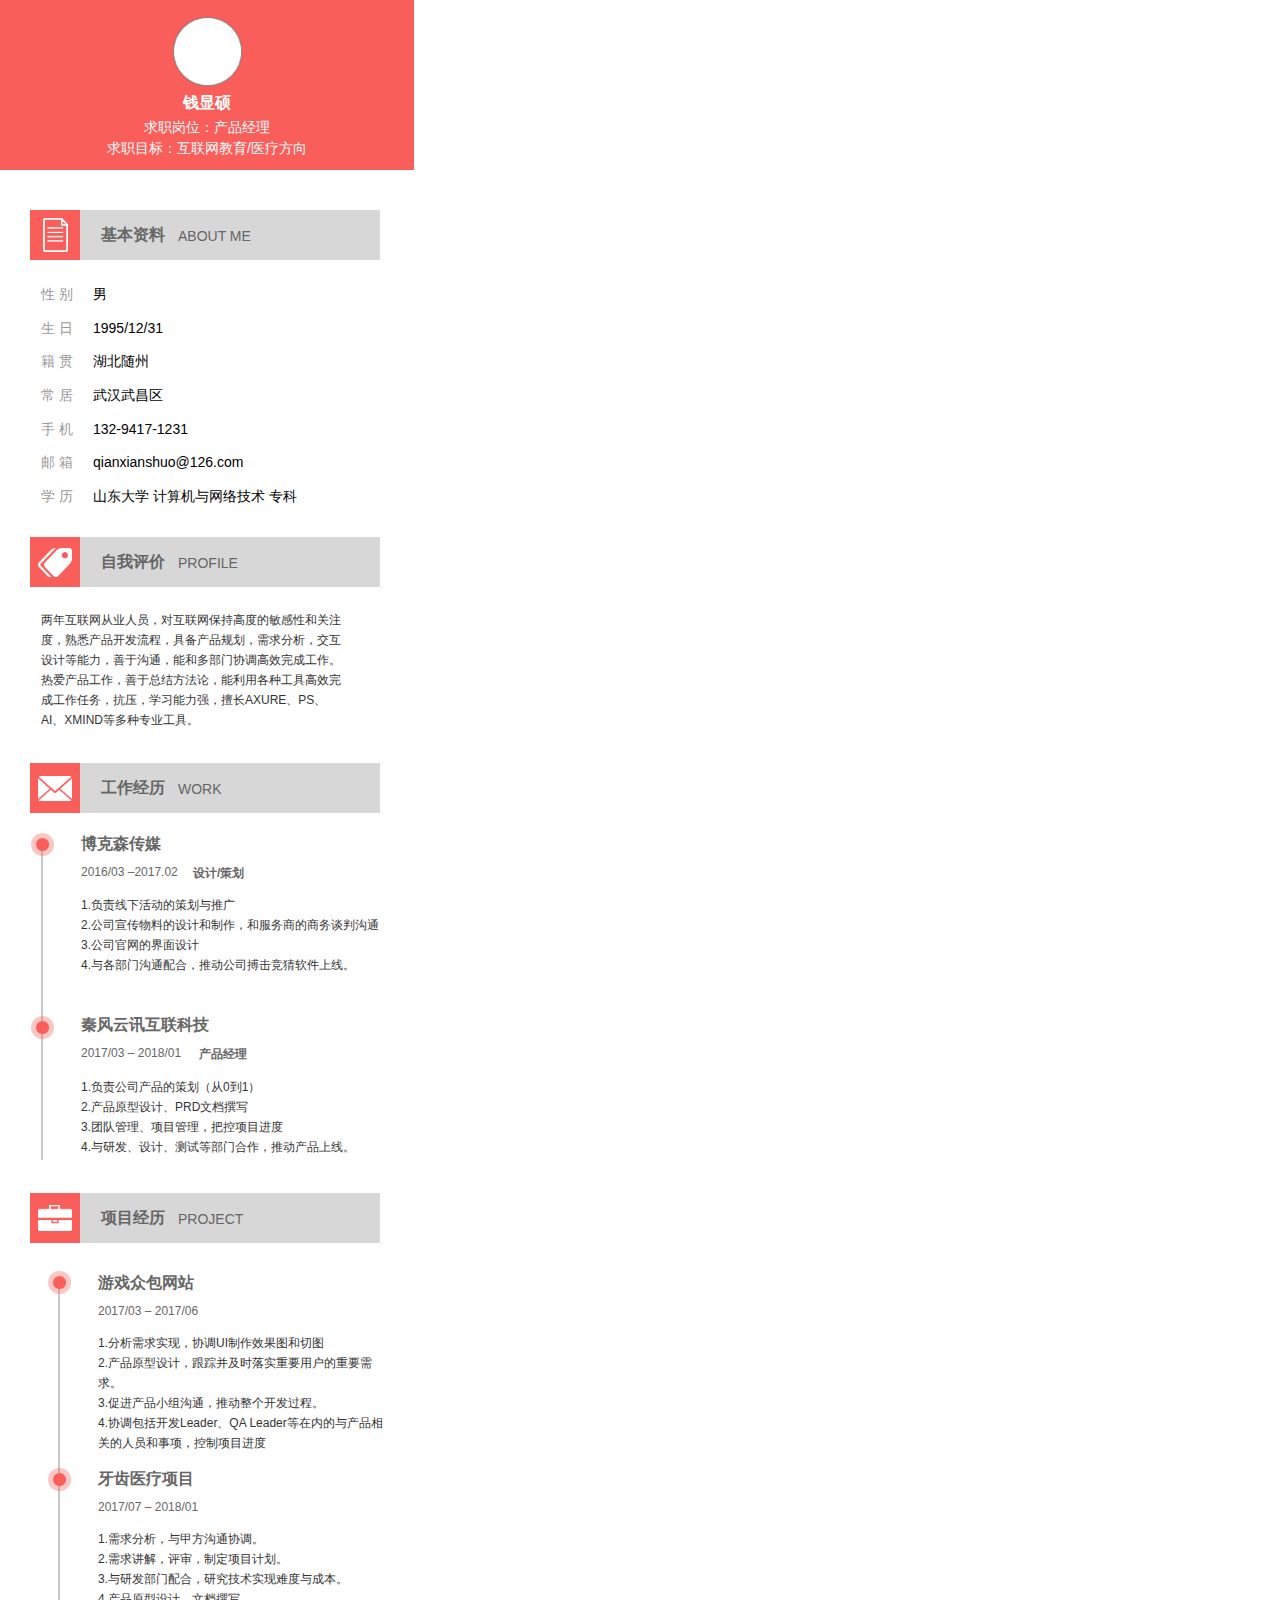
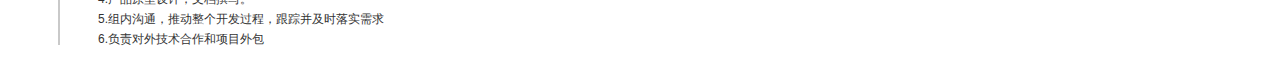
==== project.html @ e6182495 "wu" ====
﻿<!DOCTYPE html>
<html>
  <head>
    <title>project</title>
    <meta http-equiv="X-UA-Compatible" content="IE=edge"/>
    <meta http-equiv="content-type" content="text/html; charset=utf-8"/>
    <meta name="apple-mobile-web-app-capable" content="yes"/>
    <link href="resources/css/jquery-ui-themes.css" type="text/css" rel="stylesheet"/>
    <link href="resources/css/axure_rp_page.css" type="text/css" rel="stylesheet"/>
    <link href="data/styles.css" type="text/css" rel="stylesheet"/>
    <link href="files/project/styles.css" type="text/css" rel="stylesheet"/>
    <script src="resources/scripts/jquery-1.7.1.min.js"></script>
    <script src="resources/scripts/jquery-ui-1.8.10.custom.min.js"></script>
    <script src="resources/scripts/prototypePre.js"></script>
    <script src="data/document.js"></script>
    <script src="resources/scripts/prototypePost.js"></script>
    <script src="files/project/data.js"></script>
    <script type="text/javascript">
      $axure.utils.getTransparentGifPath = function() { return 'resources/images/transparent.gif'; };
      $axure.utils.getOtherPath = function() { return 'resources/Other.html'; };
      $axure.utils.getReloadPath = function() { return 'resources/reload.html'; };
    </script>
  </head>
  <body>
    <div id="base" class="">

      <!-- Unnamed (矩形) -->
      <div id="u0" class="ax_default box_3">
        <div id="u0_div" class=""></div>
        <!-- Unnamed () -->
        <div id="u1" class="text" style="display:none; visibility: hidden">
          <p><span></span></p>
        </div>
      </div>

      <!-- Unnamed (图片) -->
      <div id="u2" class="ax_default _图片">
        <img id="u2_img" class="img " src="images/project/u2.png"/>
        <!-- Unnamed () -->
        <div id="u3" class="text" style="display:none; visibility: hidden">
          <p><span></span></p>
        </div>
      </div>

      <!-- Unnamed (矩形) -->
      <div id="u4" class="ax_default label">
        <div id="u4_div" class=""></div>
        <!-- Unnamed () -->
        <div id="u5" class="text">
          <p><span>钱显硕</span></p>
        </div>
      </div>

      <!-- Unnamed (矩形) -->
      <div id="u6" class="ax_default label">
        <div id="u6_div" class=""></div>
        <!-- Unnamed () -->
        <div id="u7" class="text">
          <p><span>求职岗位：产品经理</span></p>
        </div>
      </div>

      <!-- Unnamed (矩形) -->
      <div id="u8" class="ax_default label">
        <div id="u8_div" class=""></div>
        <!-- Unnamed () -->
        <div id="u9" class="text">
          <p><span>求职目标：互联网教育/医疗方向</span></p>
        </div>
      </div>

      <!-- Unnamed (矩形) -->
      <div id="u10" class="ax_default box_3">
        <div id="u10_div" class=""></div>
        <!-- Unnamed () -->
        <div id="u11" class="text" style="display:none; visibility: hidden">
          <p><span></span></p>
        </div>
      </div>

      <!-- Unnamed (矩形) -->
      <div id="u12" class="ax_default box_3">
        <div id="u12_div" class=""></div>
        <!-- Unnamed () -->
        <div id="u13" class="text" style="display:none; visibility: hidden">
          <p><span></span></p>
        </div>
      </div>

      <!-- Unnamed (图片) -->
      <div id="u14" class="ax_default _图片">
        <img id="u14_img" class="img " src="images/project/u14.png"/>
        <!-- Unnamed () -->
        <div id="u15" class="text" style="display:none; visibility: hidden">
          <p><span></span></p>
        </div>
      </div>

      <!-- Unnamed (矩形) -->
      <div id="u16" class="ax_default _三级标题">
        <div id="u16_div" class=""></div>
        <!-- Unnamed () -->
        <div id="u17" class="text">
          <p><span>基本资料</span></p>
        </div>
      </div>

      <!-- Unnamed (矩形) -->
      <div id="u18" class="ax_default _三级标题">
        <div id="u18_div" class=""></div>
        <!-- Unnamed () -->
        <div id="u19" class="text">
          <p><span>ABOUT ME</span></p>
        </div>
      </div>

      <!-- Unnamed (组合) -->
      <div id="u20" class="ax_default" data-width="67" data-height="16">

        <!-- Unnamed (矩形) -->
        <div id="u21" class="ax_default label">
          <div id="u21_div" class=""></div>
          <!-- Unnamed () -->
          <div id="u22" class="text">
            <p><span>性 别</span></p>
          </div>
        </div>

        <!-- Unnamed (矩形) -->
        <div id="u23" class="ax_default label">
          <div id="u23_div" class=""></div>
          <!-- Unnamed () -->
          <div id="u24" class="text">
            <p><span>男</span></p>
          </div>
        </div>
      </div>

      <!-- Unnamed (组合) -->
      <div id="u25" class="ax_default" data-width="125" data-height="16">

        <!-- Unnamed (矩形) -->
        <div id="u26" class="ax_default label">
          <div id="u26_div" class=""></div>
          <!-- Unnamed () -->
          <div id="u27" class="text">
            <p><span>生 日</span></p>
          </div>
        </div>

        <!-- Unnamed (矩形) -->
        <div id="u28" class="ax_default label">
          <div id="u28_div" class=""></div>
          <!-- Unnamed () -->
          <div id="u29" class="text">
            <p><span>1995/12/31</span></p>
          </div>
        </div>
      </div>

      <!-- Unnamed (组合) -->
      <div id="u30" class="ax_default" data-width="109" data-height="16">

        <!-- Unnamed (矩形) -->
        <div id="u31" class="ax_default label">
          <div id="u31_div" class=""></div>
          <!-- Unnamed () -->
          <div id="u32" class="text">
            <p><span>籍 贯</span></p>
          </div>
        </div>

        <!-- Unnamed (矩形) -->
        <div id="u33" class="ax_default label">
          <div id="u33_div" class=""></div>
          <!-- Unnamed () -->
          <div id="u34" class="text">
            <p><span>湖北随州</span></p>
          </div>
        </div>
      </div>

      <!-- Unnamed (组合) -->
      <div id="u35" class="ax_default" data-width="123" data-height="16">

        <!-- Unnamed (矩形) -->
        <div id="u36" class="ax_default label">
          <div id="u36_div" class=""></div>
          <!-- Unnamed () -->
          <div id="u37" class="text">
            <p><span>常 居</span></p>
          </div>
        </div>

        <!-- Unnamed (矩形) -->
        <div id="u38" class="ax_default label">
          <div id="u38_div" class=""></div>
          <!-- Unnamed () -->
          <div id="u39" class="text">
            <p><span>武汉武昌区</span></p>
          </div>
        </div>
      </div>

      <!-- Unnamed (组合) -->
      <div id="u40" class="ax_default" data-width="151" data-height="16">

        <!-- Unnamed (矩形) -->
        <div id="u41" class="ax_default label">
          <div id="u41_div" class=""></div>
          <!-- Unnamed () -->
          <div id="u42" class="text">
            <p><span>手 机</span></p>
          </div>
        </div>

        <!-- Unnamed (矩形) -->
        <div id="u43" class="ax_default label">
          <div id="u43_div" class=""></div>
          <!-- Unnamed () -->
          <div id="u44" class="text">
            <p><span>132-9417-1231</span></p>
          </div>
        </div>
      </div>

      <!-- Unnamed (组合) -->
      <div id="u45" class="ax_default" data-width="204" data-height="16">

        <!-- Unnamed (矩形) -->
        <div id="u46" class="ax_default label">
          <div id="u46_div" class=""></div>
          <!-- Unnamed () -->
          <div id="u47" class="text">
            <p><span>邮 箱</span></p>
          </div>
        </div>

        <!-- Unnamed (矩形) -->
        <div id="u48" class="ax_default label">
          <div id="u48_div" class=""></div>
          <!-- Unnamed () -->
          <div id="u49" class="text">
            <p><span>qianxianshuo@126.com</span></p>
          </div>
        </div>
      </div>

      <!-- Unnamed (矩形) -->
      <div id="u50" class="ax_default box_3">
        <div id="u50_div" class=""></div>
        <!-- Unnamed () -->
        <div id="u51" class="text" style="display:none; visibility: hidden">
          <p><span></span></p>
        </div>
      </div>

      <!-- Unnamed (矩形) -->
      <div id="u52" class="ax_default box_3">
        <div id="u52_div" class=""></div>
        <!-- Unnamed () -->
        <div id="u53" class="text" style="display:none; visibility: hidden">
          <p><span></span></p>
        </div>
      </div>

      <!-- Unnamed (矩形) -->
      <div id="u54" class="ax_default _三级标题">
        <div id="u54_div" class=""></div>
        <!-- Unnamed () -->
        <div id="u55" class="text">
          <p><span>自我评价</span></p>
        </div>
      </div>

      <!-- Unnamed (矩形) -->
      <div id="u56" class="ax_default _三级标题">
        <div id="u56_div" class=""></div>
        <!-- Unnamed () -->
        <div id="u57" class="text">
          <p><span>PROFILE</span></p>
        </div>
      </div>

      <!-- Unnamed (组合) -->
      <div id="u58" class="ax_default" data-width="257" data-height="16">

        <!-- Unnamed (矩形) -->
        <div id="u59" class="ax_default label">
          <div id="u59_div" class=""></div>
          <!-- Unnamed () -->
          <div id="u60" class="text">
            <p><span>学 历 </span></p>
          </div>
        </div>

        <!-- Unnamed (矩形) -->
        <div id="u61" class="ax_default label">
          <div id="u61_div" class=""></div>
          <!-- Unnamed () -->
          <div id="u62" class="text">
            <p><span>山东大学 计算机与网络技术 专科</span></p>
          </div>
        </div>
      </div>

      <!-- Unnamed (图片) -->
      <div id="u63" class="ax_default _图片">
        <img id="u63_img" class="img " src="images/project/u63.png"/>
        <!-- Unnamed () -->
        <div id="u64" class="text" style="display:none; visibility: hidden">
          <p><span></span></p>
        </div>
      </div>

      <!-- Unnamed (矩形) -->
      <div id="u65" class="ax_default _文本段落">
        <div id="u65_div" class=""></div>
        <!-- Unnamed () -->
        <div id="u66" class="text">
          <p><span>两年互联网从业人员，对互联网保持高度的敏感性和关注度，熟悉产品开发流程，具备产品规划，需求分析，交互设计等能力，善于沟通，能和多部门协调高效完成工作。</span></p><p><span>热爱产品工作，善于总结方法论，能利用各种工具高效完成工作任务，抗压，学习能力强，擅长AXURE、PS、AI、XMIND等多种专业工具。</span></p>
        </div>
      </div>

      <!-- Unnamed (矩形) -->
      <div id="u67" class="ax_default box_3">
        <div id="u67_div" class=""></div>
        <!-- Unnamed () -->
        <div id="u68" class="text" style="display:none; visibility: hidden">
          <p><span></span></p>
        </div>
      </div>

      <!-- Unnamed (矩形) -->
      <div id="u69" class="ax_default box_3">
        <div id="u69_div" class=""></div>
        <!-- Unnamed () -->
        <div id="u70" class="text" style="display:none; visibility: hidden">
          <p><span></span></p>
        </div>
      </div>

      <!-- Unnamed (矩形) -->
      <div id="u71" class="ax_default _三级标题">
        <div id="u71_div" class=""></div>
        <!-- Unnamed () -->
        <div id="u72" class="text">
          <p><span>工作经历</span></p>
        </div>
      </div>

      <!-- Unnamed (矩形) -->
      <div id="u73" class="ax_default _三级标题">
        <div id="u73_div" class=""></div>
        <!-- Unnamed () -->
        <div id="u74" class="text">
          <p><span>WORK</span></p>
        </div>
      </div>

      <!-- Unnamed (图片) -->
      <div id="u75" class="ax_default _图片">
        <img id="u75_img" class="img " src="images/project/u75.png"/>
        <!-- Unnamed () -->
        <div id="u76" class="text" style="display:none; visibility: hidden">
          <p><span></span></p>
        </div>
      </div>

      <!-- Unnamed (垂直线) -->
      <div id="u77" class="ax_default line">
        <img id="u77_img" class="img " src="images/project/u77.png"/>
        <!-- Unnamed () -->
        <div id="u78" class="text" style="display:none; visibility: hidden">
          <p><span></span></p>
        </div>
      </div>

      <!-- Unnamed (椭圆形) -->
      <div id="u79" class="ax_default ellipse">
        <img id="u79_img" class="img " src="images/project/u79.png"/>
        <!-- Unnamed () -->
        <div id="u80" class="text" style="display:none; visibility: hidden">
          <p><span></span></p>
        </div>
      </div>

      <!-- Unnamed (椭圆形) -->
      <div id="u81" class="ax_default ellipse">
        <img id="u81_img" class="img " src="images/project/u81.png"/>
        <!-- Unnamed () -->
        <div id="u82" class="text" style="display:none; visibility: hidden">
          <p><span></span></p>
        </div>
      </div>

      <!-- Unnamed (矩形) -->
      <div id="u83" class="ax_default _三级标题">
        <div id="u83_div" class=""></div>
        <!-- Unnamed () -->
        <div id="u84" class="text">
          <p><span>博克森传媒</span></p>
        </div>
      </div>

      <!-- Unnamed (矩形) -->
      <div id="u85" class="ax_default _三级标题">
        <div id="u85_div" class=""></div>
        <!-- Unnamed () -->
        <div id="u86" class="text">
          <p><span>2016/03 –2017.02</span></p>
        </div>
      </div>

      <!-- Unnamed (矩形) -->
      <div id="u87" class="ax_default _三级标题">
        <div id="u87_div" class=""></div>
        <!-- Unnamed () -->
        <div id="u88" class="text">
          <p><span>设计/策划</span></p>
        </div>
      </div>

      <!-- Unnamed (矩形) -->
      <div id="u89" class="ax_default _文本段落">
        <div id="u89_div" class=""></div>
        <!-- Unnamed () -->
        <div id="u90" class="text">
          <p><span>1.负责线下活动的策划与推广</span></p><p><span>2.公司宣传物料的设计和制作，和服务商的商务谈判沟通</span></p><p><span>3.公司官网的界面设计</span></p><p><span>4.与各部门沟通配合，推动公司搏击竞猜软件上线。</span></p>
        </div>
      </div>

      <!-- Unnamed (椭圆形) -->
      <div id="u91" class="ax_default ellipse">
        <img id="u91_img" class="img " src="images/project/u79.png"/>
        <!-- Unnamed () -->
        <div id="u92" class="text" style="display:none; visibility: hidden">
          <p><span></span></p>
        </div>
      </div>

      <!-- Unnamed (椭圆形) -->
      <div id="u93" class="ax_default ellipse">
        <img id="u93_img" class="img " src="images/project/u81.png"/>
        <!-- Unnamed () -->
        <div id="u94" class="text" style="display:none; visibility: hidden">
          <p><span></span></p>
        </div>
      </div>

      <!-- Unnamed (矩形) -->
      <div id="u95" class="ax_default _三级标题">
        <div id="u95_div" class=""></div>
        <!-- Unnamed () -->
        <div id="u96" class="text">
          <p><span>秦风云讯互联科技</span></p>
        </div>
      </div>

      <!-- Unnamed (矩形) -->
      <div id="u97" class="ax_default _三级标题">
        <div id="u97_div" class=""></div>
        <!-- Unnamed () -->
        <div id="u98" class="text">
          <p><span>2017/03 – 2018/01 </span></p>
        </div>
      </div>

      <!-- Unnamed (矩形) -->
      <div id="u99" class="ax_default _三级标题">
        <div id="u99_div" class=""></div>
        <!-- Unnamed () -->
        <div id="u100" class="text">
          <p><span>产品经理</span></p>
        </div>
      </div>

      <!-- Unnamed (矩形) -->
      <div id="u101" class="ax_default _文本段落">
        <div id="u101_div" class=""></div>
        <!-- Unnamed () -->
        <div id="u102" class="text">
          <p><span>1.负责公司产品的策划（从0到1）</span></p><p><span>2.产品原型设计、PRD文档撰写</span></p><p><span>3.团队管理、项目管理，把控项目进度</span></p><p><span>4.与研发、设计、测试等部门合作，推动产品上线。</span></p>
        </div>
      </div>

      <!-- Unnamed (矩形) -->
      <div id="u103" class="ax_default box_3">
        <div id="u103_div" class=""></div>
        <!-- Unnamed () -->
        <div id="u104" class="text" style="display:none; visibility: hidden">
          <p><span></span></p>
        </div>
      </div>

      <!-- Unnamed (矩形) -->
      <div id="u105" class="ax_default box_3">
        <div id="u105_div" class=""></div>
        <!-- Unnamed () -->
        <div id="u106" class="text" style="display:none; visibility: hidden">
          <p><span></span></p>
        </div>
      </div>

      <!-- Unnamed (矩形) -->
      <div id="u107" class="ax_default _三级标题">
        <div id="u107_div" class=""></div>
        <!-- Unnamed () -->
        <div id="u108" class="text">
          <p><span>项目经历</span></p>
        </div>
      </div>

      <!-- Unnamed (矩形) -->
      <div id="u109" class="ax_default _三级标题">
        <div id="u109_div" class=""></div>
        <!-- Unnamed () -->
        <div id="u110" class="text">
          <p><span>PROJECT</span></p>
        </div>
      </div>

      <!-- Unnamed (图片) -->
      <div id="u111" class="ax_default _图片">
        <img id="u111_img" class="img " src="images/project/u111.png"/>
        <!-- Unnamed () -->
        <div id="u112" class="text" style="display:none; visibility: hidden">
          <p><span></span></p>
        </div>
      </div>

      <!-- Unnamed (垂直线) -->
      <div id="u113" class="ax_default line">
        <img id="u113_img" class="img " src="images/project/u113.png"/>
        <!-- Unnamed () -->
        <div id="u114" class="text" style="display:none; visibility: hidden">
          <p><span></span></p>
        </div>
      </div>

      <!-- Unnamed (椭圆形) -->
      <div id="u115" class="ax_default ellipse">
        <img id="u115_img" class="img " src="images/project/u79.png"/>
        <!-- Unnamed () -->
        <div id="u116" class="text" style="display:none; visibility: hidden">
          <p><span></span></p>
        </div>
      </div>

      <!-- Unnamed (椭圆形) -->
      <div id="u117" class="ax_default ellipse">
        <img id="u117_img" class="img " src="images/project/u79.png"/>
        <!-- Unnamed () -->
        <div id="u118" class="text" style="display:none; visibility: hidden">
          <p><span></span></p>
        </div>
      </div>

      <!-- Unnamed (椭圆形) -->
      <div id="u119" class="ax_default ellipse">
        <img id="u119_img" class="img " src="images/project/u81.png"/>
        <!-- Unnamed () -->
        <div id="u120" class="text" style="display:none; visibility: hidden">
          <p><span></span></p>
        </div>
      </div>

      <!-- Unnamed (矩形) -->
      <div id="u121" class="ax_default _三级标题">
        <div id="u121_div" class=""></div>
        <!-- Unnamed () -->
        <div id="u122" class="text">
          <p><span>游戏众包网站</span></p>
        </div>
      </div>

      <!-- Unnamed (矩形) -->
      <div id="u123" class="ax_default _三级标题">
        <div id="u123_div" class=""></div>
        <!-- Unnamed () -->
        <div id="u124" class="text">
          <p><span>2017/03 – 2017/06</span></p>
        </div>
      </div>

      <!-- Unnamed (矩形) -->
      <div id="u125" class="ax_default _文本段落">
        <div id="u125_div" class=""></div>
        <!-- Unnamed () -->
        <div id="u126" class="text">
          <p><span>1.分析需求实现，协调UI制作效果图和切图</span></p><p><span>2.产品原型设计，跟踪并及时落实重要用户的重要需求。</span></p><p><span>3.促进产品小组沟通，推动整个开发过程。</span></p><p><span>4.协调包括开发Leader、QA Leader等在内的与产品相关的人员和事项，控制项目进度</span></p>
        </div>
      </div>

      <!-- Unnamed (矩形) -->
      <div id="u127" class="ax_default _三级标题">
        <div id="u127_div" class=""></div>
        <!-- Unnamed () -->
        <div id="u128" class="text">
          <p><span>牙齿医疗项目</span></p>
        </div>
      </div>

      <!-- Unnamed (矩形) -->
      <div id="u129" class="ax_default _三级标题">
        <div id="u129_div" class=""></div>
        <!-- Unnamed () -->
        <div id="u130" class="text">
          <p><span>2017/07 – 2018/01</span></p>
        </div>
      </div>

      <!-- Unnamed (矩形) -->
      <div id="u131" class="ax_default _文本段落">
        <div id="u131_div" class=""></div>
        <!-- Unnamed () -->
        <div id="u132" class="text">
          <p><span>1.需求分析，与甲方沟通协调。</span></p><p><span>2.需求讲解，评审，制定项目计划。</span></p><p><span>3.与研发部门配合，研究技术实现难度与成本。</span></p><p><span>4.产品原型设计，文档撰写。</span></p><p><span>5.组内沟通，推动整个开发过程，跟踪并及时落实需求</span></p><p><span>6.负责对外技术合作和项目外包</span></p>
        </div>
      </div>

      <!-- Unnamed (椭圆形) -->
      <div id="u133" class="ax_default ellipse ax_default_unplaced" style="display:none; visibility: hidden">
        <img id="u133_img" class="img " src="resources/images/transparent.gif"/>
        <!-- Unnamed () -->
        <div id="u134" class="text" style="display:none; visibility: hidden">
          <p><span></span></p>
        </div>
      </div>

      <!-- Unnamed (椭圆形) -->
      <div id="u135" class="ax_default ellipse">
        <img id="u135_img" class="img " src="images/project/u81.png"/>
        <!-- Unnamed () -->
        <div id="u136" class="text" style="display:none; visibility: hidden">
          <p><span></span></p>
        </div>
      </div>
    </div>
  </body>
</html>
---- resources/css/axure_rp_page.css ----
﻿/* so the window resize fires within a frame in IE7 */
html, body {
    height: 100%;
}

a {
    color: inherit;
}

p {
    margin: 0px;
    text-rendering: optimizeLegibility;
    font-feature-settings: "kern" 1;
    -webkit-font-feature-settings: "kern";
    -moz-font-feature-settings: "kern";
    -moz-font-feature-settings: "kern=1";
    font-kerning: normal;
}

iframe {
    background: #FFFFFF;
}

/* to match IE with C, FF */
input {
    padding: 1px 0px 1px 0px;
    box-sizing: border-box;
    -moz-box-sizing: border-box;
}

textarea {
    margin: 0px;
    box-sizing: border-box;
    -moz-box-sizing: border-box;
}

div.intcases {
    font-family: arial; 
    font-size: 12px;
    text-align:left; 
    border:1px solid #AAA; 
    background:#FFF none repeat scroll 0% 0%; 
    z-index:9999; 
    visibility:hidden; 
    position:absolute;
    padding: 0px;
    border-radius: 3px;
    white-space: nowrap;
}

div.intcaselink {
    cursor: pointer;
    padding: 3px 8px 3px 8px;
    margin: 5px;
    background:#EEE none repeat scroll 0% 0%; 
    border:1px solid #AAA;
    border-radius: 3px;
}

div.refpageimage {
    position: absolute;
    left: 0px;
    top: 0px;
    font-size: 0px;
    width: 16px;
    height: 16px;
    cursor: pointer;
    background-image: url(images/newwindow.gif);
    background-repeat: no-repeat;
}

div.annnoteimage {
    position: absolute;
    left: 0px;
    top: 0px;
    font-size: 0px;
    /*width: 16px;
    height: 12px;*/
    cursor: help;
    /*background-image: url(images/note.gif);*/
    /*background-repeat: no-repeat;*/
    width: 13px;
    height: 12px;
    padding-top: 1px;
    text-align: center;
    background-color: #138CDD;
    -moz-box-shadow: 1px 1px 3px #aaa;
    -webkit-box-shadow: 1px 1px 3px #aaa;
    box-shadow: 1px 1px 3px #aaa;
}

div.annnoteline {
    display: inline-block;
    width: 9px;
    height: 1px;
    border-bottom: 1px solid white;
    margin-top: 1px;
}

div.annnotelabel {
    position: absolute;
    left: 0px;
    top: 0px;
    font-family: Helvetica,Arial;
    font-size: 10px;
    /*border: 1px solid rgb(166,221,242);*/
    cursor: help;
    /*background:rgb(0,157,217) none repeat scroll 0% 0%;*/ 
    padding: 1px 3px 1px 3px;
    white-space: nowrap;
    color: white;
    
    background-color: #138CDD;
    -moz-box-shadow: 1px 1px 3px #aaa;
    -webkit-box-shadow: 1px 1px 3px #aaa;
    box-shadow: 1px 1px 3px #aaa;
}

.annotation {
    font-size: 12px;
    padding-left: 2px;
    margin-bottom: 5px;
}

.annotationName {
    /*font-size: 13px;
    font-weight: bold;
    margin-bottom: 3px;
    white-space: nowrap;*/

    font-family: 'Trebuchet MS';
    font-size: 14px;
    font-weight: bold;
    margin-bottom: 5px;
    white-space: nowrap;
}

.annotationValue {
    font-family: Arial, Helvetica, Sans-Serif;
    font-size: 12px;
    color: #4a4a4a;
    line-height: 21px;
    margin-bottom: 20px;
}

.noteLink {
    text-decoration: inherit;
    color: inherit;
}

.noteLink:hover {
    background-color: white;
}

/* this is a fix for the issue where dialogs jump around and takes the text-align from the body */
.dialogFix {
    position:absolute;
    text-align:left;
    border: 1px solid #8f949a;
}


@keyframes pulsate {
  from {
    box-shadow: 0 0 10px #15d6ba;
  }
  to {
    box-shadow: 0 0 20px #15d6ba;
  }
}

@-webkit-keyframes pulsate {
  from {
    -webkit-box-shadow: 0 0 10px #15d6ba;
    box-shadow: 0 0 10px #15d6ba;
  }
  to {
    -webkit-box-shadow: 0 0 20px #15d6ba;
    box-shadow: 0 0 20px #15d6ba;
  }
}
 
@-moz-keyframes pulsate {
  from {
    -moz-box-shadow: 0 0 10px #15d6ba;
    box-shadow: 0 0 10px #15d6ba;
  }
  to {
    -moz-box-shadow: 0 0 20px #15d6ba;
    box-shadow: 0 0 20px #15d6ba;
  }
}

.legacyPulsateBorder {
    /*border: 5px solid #15d6ba;
    margin: -5px;*/
    -moz-box-shadow: 0 0 10px 3px #15d6ba;
    box-shadow: 0 0 10px 3px #15d6ba;
}

.pulsateBorder {
  animation-name: pulsate;
  animation-timing-function: ease-in-out;
  animation-duration: 0.9s;
  animation-iteration-count: infinite;
  animation-direction: alternate;
  
  -webkit-animation-name: pulsate;
  -webkit-animation-timing-function: ease-in-out;
  -webkit-animation-duration: 0.9s;
  -webkit-animation-iteration-count: infinite;
  -webkit-animation-direction: alternate;

  -moz-animation-name: pulsate;
  -moz-animation-timing-function: ease-in-out;
  -moz-animation-duration: 0.9s;
  -moz-animation-iteration-count: infinite;
  -moz-animation-direction: alternate;
}

.ax_default_hidden, .ax_default_unplaced{
    display: none;
    visibility: hidden;
}

.widgetNoteSelected {
    -moz-box-shadow: 0 0 10px 3px #138CDD;
    box-shadow: 0 0 10px 3px #138CDD;
    /*-moz-box-shadow: 0 0 20px #3915d6;
    box-shadow: 0 0 20px #3915d6;*/
    /*border: 3px solid #3915d6;*/
    /*margin: -3px;*/
}


.singleImg {
    display: none;
    visibility: hidden;
}
---- data/styles.css ----
﻿.ax_default {
  font-family:'Arial Normal', 'Arial';
  font-weight:400;
  font-style:normal;
  font-size:13px;
  color:#333333;
  text-align:center;
  line-height:normal;
}
.box_1 {
}
.box_2 {
}
.box_3 {
}
.ellipse {
}
._图片 {
}
.link_button {
  color:#169BD5;
}
._一级标题 {
  font-family:'Arial Normal', 'Arial';
  font-weight:bold;
  font-style:normal;
  font-size:32px;
  text-align:left;
}
._二级标题 {
  font-family:'Arial Normal', 'Arial';
  font-weight:bold;
  font-style:normal;
  font-size:24px;
  text-align:left;
}
._三级标题 {
  font-family:'Arial Normal', 'Arial';
  font-weight:bold;
  font-style:normal;
  font-size:18px;
  text-align:left;
}
._四级标题 {
  font-family:'Arial Normal', 'Arial';
  font-weight:bold;
  font-style:normal;
  font-size:14px;
  text-align:left;
}
._五级标题 {
  font-family:'Arial Normal', 'Arial';
  font-weight:bold;
  font-style:normal;
  text-align:left;
}
._六级标题 {
  font-family:'Arial Normal', 'Arial';
  font-weight:bold;
  font-style:normal;
  font-size:10px;
  text-align:left;
}
.label {
  font-size:14px;
  text-align:left;
}
._文本段落 {
  text-align:left;
}
.line {
}
---- files/project/styles.css ----
﻿body {
  margin:0px;
  background-image:none;
  position:static;
  left:auto;
  width:414px;
  margin-left:0;
  margin-right:0;
  text-align:left;
}
#base {
  position:absolute;
  z-index:0;
}
#u0_div {
  border-width:0px;
  position:absolute;
  left:0px;
  top:0px;
  width:414px;
  height:170px;
  background:inherit;
  background-color:rgba(249, 94, 90, 1);
  border:none;
  border-radius:0px;
  -moz-box-shadow:none;
  -webkit-box-shadow:none;
  box-shadow:none;
}
#u0 {
  border-width:0px;
  position:absolute;
  left:0px;
  top:0px;
  width:414px;
  height:170px;
}
#u1 {
  border-width:0px;
  position:absolute;
  left:2px;
  top:77px;
  width:410px;
  visibility:hidden;
  word-wrap:break-word;
}
#u2_img {
  border-width:0px;
  position:absolute;
  left:0px;
  top:0px;
  width:69px;
  height:69px;
}
#u2 {
  border-width:0px;
  position:absolute;
  left:173px;
  top:17px;
  width:69px;
  height:69px;
}
#u3 {
  border-width:0px;
  position:absolute;
  left:2px;
  top:26px;
  width:65px;
  visibility:hidden;
  word-wrap:break-word;
}
#u4_div {
  border-width:0px;
  position:absolute;
  left:0px;
  top:0px;
  width:49px;
  height:19px;
  background:inherit;
  background-color:rgba(255, 255, 255, 0);
  border:none;
  border-radius:0px;
  -moz-box-shadow:none;
  -webkit-box-shadow:none;
  box-shadow:none;
  font-family:'Arial Negreta', 'Arial Normal', 'Arial';
  font-weight:700;
  font-style:normal;
  font-size:16px;
  color:#FFFFFF;
}
#u4 {
  border-width:0px;
  position:absolute;
  left:183px;
  top:93px;
  width:49px;
  height:19px;
  font-family:'Arial Negreta', 'Arial Normal', 'Arial';
  font-weight:700;
  font-style:normal;
  font-size:16px;
  color:#FFFFFF;
}
#u5 {
  border-width:0px;
  position:absolute;
  left:0px;
  top:0px;
  width:49px;
  white-space:nowrap;
}
#u6_div {
  border-width:0px;
  position:absolute;
  left:0px;
  top:0px;
  width:127px;
  height:16px;
  background:inherit;
  background-color:rgba(255, 255, 255, 0);
  border:none;
  border-radius:0px;
  -moz-box-shadow:none;
  -webkit-box-shadow:none;
  box-shadow:none;
  color:#FFFFFF;
}
#u6 {
  border-width:0px;
  position:absolute;
  left:144px;
  top:119px;
  width:127px;
  height:16px;
  color:#FFFFFF;
}
#u7 {
  border-width:0px;
  position:absolute;
  left:0px;
  top:0px;
  width:127px;
  white-space:nowrap;
}
#u8_div {
  border-width:0px;
  position:absolute;
  left:0px;
  top:0px;
  width:201px;
  height:16px;
  background:inherit;
  background-color:rgba(255, 255, 255, 0);
  border:none;
  border-radius:0px;
  -moz-box-shadow:none;
  -webkit-box-shadow:none;
  box-shadow:none;
  color:#FFFFFF;
}
#u8 {
  border-width:0px;
  position:absolute;
  left:107px;
  top:140px;
  width:201px;
  height:16px;
  color:#FFFFFF;
}
#u9 {
  border-width:0px;
  position:absolute;
  left:0px;
  top:0px;
  width:201px;
  white-space:nowrap;
}
#u10_div {
  border-width:0px;
  position:absolute;
  left:0px;
  top:0px;
  width:350px;
  height:50px;
  background:inherit;
  background-color:rgba(215, 215, 215, 1);
  border:none;
  border-radius:0px;
  -moz-box-shadow:none;
  -webkit-box-shadow:none;
  box-shadow:none;
}
#u10 {
  border-width:0px;
  position:absolute;
  left:30px;
  top:210px;
  width:350px;
  height:50px;
}
#u11 {
  border-width:0px;
  position:absolute;
  left:2px;
  top:17px;
  width:346px;
  visibility:hidden;
  word-wrap:break-word;
}
#u12_div {
  border-width:0px;
  position:absolute;
  left:0px;
  top:0px;
  width:50px;
  height:50px;
  background:inherit;
  background-color:rgba(249, 94, 90, 1);
  border:none;
  border-radius:0px;
  -moz-box-shadow:none;
  -webkit-box-shadow:none;
  box-shadow:none;
}
#u12 {
  border-width:0px;
  position:absolute;
  left:30px;
  top:210px;
  width:50px;
  height:50px;
}
#u13 {
  border-width:0px;
  position:absolute;
  left:2px;
  top:17px;
  width:46px;
  visibility:hidden;
  word-wrap:break-word;
}
#u14_img {
  border-width:0px;
  position:absolute;
  left:0px;
  top:0px;
  width:25px;
  height:34px;
}
#u14 {
  border-width:0px;
  position:absolute;
  left:43px;
  top:218px;
  width:25px;
  height:34px;
}
#u15 {
  border-width:0px;
  position:absolute;
  left:2px;
  top:9px;
  width:21px;
  visibility:hidden;
  word-wrap:break-word;
}
#u16_div {
  border-width:0px;
  position:absolute;
  left:0px;
  top:0px;
  width:65px;
  height:21px;
  background:inherit;
  background-color:rgba(255, 255, 255, 0);
  border:none;
  border-radius:0px;
  -moz-box-shadow:none;
  -webkit-box-shadow:none;
  box-shadow:none;
  font-family:'微软雅黑 Bold', '微软雅黑 Regular', '微软雅黑';
  font-weight:700;
  font-style:normal;
  font-size:16px;
  color:#666666;
}
#u16 {
  border-width:0px;
  position:absolute;
  left:101px;
  top:225px;
  width:65px;
  height:21px;
  font-family:'微软雅黑 Bold', '微软雅黑 Regular', '微软雅黑';
  font-weight:700;
  font-style:normal;
  font-size:16px;
  color:#666666;
}
#u17 {
  border-width:0px;
  position:absolute;
  left:0px;
  top:0px;
  width:65px;
  white-space:nowrap;
}
#u18_div {
  border-width:0px;
  position:absolute;
  left:0px;
  top:0px;
  width:72px;
  height:16px;
  background:inherit;
  background-color:rgba(255, 255, 255, 0);
  border:none;
  border-radius:0px;
  -moz-box-shadow:none;
  -webkit-box-shadow:none;
  box-shadow:none;
  font-family:'Arial Normal', 'Arial';
  font-weight:400;
  font-style:normal;
  font-size:14px;
  color:#666666;
}
#u18 {
  border-width:0px;
  position:absolute;
  left:178px;
  top:228px;
  width:72px;
  height:16px;
  font-family:'Arial Normal', 'Arial';
  font-weight:400;
  font-style:normal;
  font-size:14px;
  color:#666666;
}
#u19 {
  border-width:0px;
  position:absolute;
  left:0px;
  top:0px;
  width:72px;
  white-space:nowrap;
}
#u20 {
  border-width:0px;
  position:absolute;
  left:0px;
  top:0px;
  width:0px;
  height:0px;
}
#u21_div {
  border-width:0px;
  position:absolute;
  left:0px;
  top:0px;
  width:33px;
  height:16px;
  background:inherit;
  background-color:rgba(255, 255, 255, 0);
  border:none;
  border-radius:0px;
  -moz-box-shadow:none;
  -webkit-box-shadow:none;
  box-shadow:none;
  color:#999999;
}
#u21 {
  border-width:0px;
  position:absolute;
  left:41px;
  top:286px;
  width:33px;
  height:16px;
  color:#999999;
}
#u22 {
  border-width:0px;
  position:absolute;
  left:0px;
  top:0px;
  width:33px;
  white-space:nowrap;
}
#u23_div {
  border-width:0px;
  position:absolute;
  left:0px;
  top:0px;
  width:15px;
  height:16px;
  background:inherit;
  background-color:rgba(255, 255, 255, 0);
  border:none;
  border-radius:0px;
  -moz-box-shadow:none;
  -webkit-box-shadow:none;
  box-shadow:none;
  color:#000000;
}
#u23 {
  border-width:0px;
  position:absolute;
  left:93px;
  top:286px;
  width:15px;
  height:16px;
  color:#000000;
}
#u24 {
  border-width:0px;
  position:absolute;
  left:0px;
  top:0px;
  width:15px;
  white-space:nowrap;
}
#u25 {
  border-width:0px;
  position:absolute;
  left:0px;
  top:0px;
  width:0px;
  height:0px;
}
#u26_div {
  border-width:0px;
  position:absolute;
  left:0px;
  top:0px;
  width:33px;
  height:16px;
  background:inherit;
  background-color:rgba(255, 255, 255, 0);
  border:none;
  border-radius:0px;
  -moz-box-shadow:none;
  -webkit-box-shadow:none;
  box-shadow:none;
  color:#999999;
}
#u26 {
  border-width:0px;
  position:absolute;
  left:41px;
  top:320px;
  width:33px;
  height:16px;
  color:#999999;
}
#u27 {
  border-width:0px;
  position:absolute;
  left:0px;
  top:0px;
  width:33px;
  white-space:nowrap;
}
#u28_div {
  border-width:0px;
  position:absolute;
  left:0px;
  top:0px;
  width:73px;
  height:16px;
  background:inherit;
  background-color:rgba(255, 255, 255, 0);
  border:none;
  border-radius:0px;
  -moz-box-shadow:none;
  -webkit-box-shadow:none;
  box-shadow:none;
  color:#000000;
}
#u28 {
  border-width:0px;
  position:absolute;
  left:93px;
  top:320px;
  width:73px;
  height:16px;
  color:#000000;
}
#u29 {
  border-width:0px;
  position:absolute;
  left:0px;
  top:0px;
  width:73px;
  white-space:nowrap;
}
#u30 {
  border-width:0px;
  position:absolute;
  left:0px;
  top:0px;
  width:0px;
  height:0px;
}
#u31_div {
  border-width:0px;
  position:absolute;
  left:0px;
  top:0px;
  width:33px;
  height:16px;
  background:inherit;
  background-color:rgba(255, 255, 255, 0);
  border:none;
  border-radius:0px;
  -moz-box-shadow:none;
  -webkit-box-shadow:none;
  box-shadow:none;
  color:#999999;
}
#u31 {
  border-width:0px;
  position:absolute;
  left:41px;
  top:353px;
  width:33px;
  height:16px;
  color:#999999;
}
#u32 {
  border-width:0px;
  position:absolute;
  left:0px;
  top:0px;
  width:33px;
  white-space:nowrap;
}
#u33_div {
  border-width:0px;
  position:absolute;
  left:0px;
  top:0px;
  width:57px;
  height:16px;
  background:inherit;
  background-color:rgba(255, 255, 255, 0);
  border:none;
  border-radius:0px;
  -moz-box-shadow:none;
  -webkit-box-shadow:none;
  box-shadow:none;
  color:#000000;
}
#u33 {
  border-width:0px;
  position:absolute;
  left:93px;
  top:353px;
  width:57px;
  height:16px;
  color:#000000;
}
#u34 {
  border-width:0px;
  position:absolute;
  left:0px;
  top:0px;
  width:57px;
  white-space:nowrap;
}
#u35 {
  border-width:0px;
  position:absolute;
  left:0px;
  top:0px;
  width:0px;
  height:0px;
}
#u36_div {
  border-width:0px;
  position:absolute;
  left:0px;
  top:0px;
  width:33px;
  height:16px;
  background:inherit;
  background-color:rgba(255, 255, 255, 0);
  border:none;
  border-radius:0px;
  -moz-box-shadow:none;
  -webkit-box-shadow:none;
  box-shadow:none;
  color:#999999;
}
#u36 {
  border-width:0px;
  position:absolute;
  left:41px;
  top:387px;
  width:33px;
  height:16px;
  color:#999999;
}
#u37 {
  border-width:0px;
  position:absolute;
  left:0px;
  top:0px;
  width:33px;
  white-space:nowrap;
}
#u38_div {
  border-width:0px;
  position:absolute;
  left:0px;
  top:0px;
  width:71px;
  height:16px;
  background:inherit;
  background-color:rgba(255, 255, 255, 0);
  border:none;
  border-radius:0px;
  -moz-box-shadow:none;
  -webkit-box-shadow:none;
  box-shadow:none;
  color:#000000;
}
#u38 {
  border-width:0px;
  position:absolute;
  left:93px;
  top:387px;
  width:71px;
  height:16px;
  color:#000000;
}
#u39 {
  border-width:0px;
  position:absolute;
  left:0px;
  top:0px;
  width:71px;
  white-space:nowrap;
}
#u40 {
  border-width:0px;
  position:absolute;
  left:0px;
  top:0px;
  width:0px;
  height:0px;
}
#u41_div {
  border-width:0px;
  position:absolute;
  left:0px;
  top:0px;
  width:33px;
  height:16px;
  background:inherit;
  background-color:rgba(255, 255, 255, 0);
  border:none;
  border-radius:0px;
  -moz-box-shadow:none;
  -webkit-box-shadow:none;
  box-shadow:none;
  color:#999999;
}
#u41 {
  border-width:0px;
  position:absolute;
  left:41px;
  top:421px;
  width:33px;
  height:16px;
  color:#999999;
}
#u42 {
  border-width:0px;
  position:absolute;
  left:0px;
  top:0px;
  width:33px;
  white-space:nowrap;
}
#u43_div {
  border-width:0px;
  position:absolute;
  left:0px;
  top:0px;
  width:99px;
  height:16px;
  background:inherit;
  background-color:rgba(255, 255, 255, 0);
  border:none;
  border-radius:0px;
  -moz-box-shadow:none;
  -webkit-box-shadow:none;
  box-shadow:none;
  color:#000000;
}
#u43 {
  border-width:0px;
  position:absolute;
  left:93px;
  top:421px;
  width:99px;
  height:16px;
  color:#000000;
}
#u44 {
  border-width:0px;
  position:absolute;
  left:0px;
  top:0px;
  width:99px;
  white-space:nowrap;
}
#u45 {
  border-width:0px;
  position:absolute;
  left:0px;
  top:0px;
  width:0px;
  height:0px;
}
#u46_div {
  border-width:0px;
  position:absolute;
  left:0px;
  top:0px;
  width:33px;
  height:16px;
  background:inherit;
  background-color:rgba(255, 255, 255, 0);
  border:none;
  border-radius:0px;
  -moz-box-shadow:none;
  -webkit-box-shadow:none;
  box-shadow:none;
  color:#999999;
}
#u46 {
  border-width:0px;
  position:absolute;
  left:41px;
  top:454px;
  width:33px;
  height:16px;
  color:#999999;
}
#u47 {
  border-width:0px;
  position:absolute;
  left:0px;
  top:0px;
  width:33px;
  white-space:nowrap;
}
#u48_div {
  border-width:0px;
  position:absolute;
  left:0px;
  top:0px;
  width:152px;
  height:16px;
  background:inherit;
  background-color:rgba(255, 255, 255, 0);
  border:none;
  border-radius:0px;
  -moz-box-shadow:none;
  -webkit-box-shadow:none;
  box-shadow:none;
  color:#000000;
}
#u48 {
  border-width:0px;
  position:absolute;
  left:93px;
  top:454px;
  width:152px;
  height:16px;
  color:#000000;
}
#u49 {
  border-width:0px;
  position:absolute;
  left:0px;
  top:0px;
  width:152px;
  white-space:nowrap;
}
#u50_div {
  border-width:0px;
  position:absolute;
  left:0px;
  top:0px;
  width:350px;
  height:50px;
  background:inherit;
  background-color:rgba(215, 215, 215, 1);
  border:none;
  border-radius:0px;
  -moz-box-shadow:none;
  -webkit-box-shadow:none;
  box-shadow:none;
}
#u50 {
  border-width:0px;
  position:absolute;
  left:30px;
  top:537px;
  width:350px;
  height:50px;
}
#u51 {
  border-width:0px;
  position:absolute;
  left:2px;
  top:17px;
  width:346px;
  visibility:hidden;
  word-wrap:break-word;
}
#u52_div {
  border-width:0px;
  position:absolute;
  left:0px;
  top:0px;
  width:50px;
  height:50px;
  background:inherit;
  background-color:rgba(249, 94, 90, 1);
  border:none;
  border-radius:0px;
  -moz-box-shadow:none;
  -webkit-box-shadow:none;
  box-shadow:none;
}
#u52 {
  border-width:0px;
  position:absolute;
  left:30px;
  top:537px;
  width:50px;
  height:50px;
}
#u53 {
  border-width:0px;
  position:absolute;
  left:2px;
  top:17px;
  width:46px;
  visibility:hidden;
  word-wrap:break-word;
}
#u54_div {
  border-width:0px;
  position:absolute;
  left:0px;
  top:0px;
  width:65px;
  height:21px;
  background:inherit;
  background-color:rgba(255, 255, 255, 0);
  border:none;
  border-radius:0px;
  -moz-box-shadow:none;
  -webkit-box-shadow:none;
  box-shadow:none;
  font-family:'微软雅黑 Bold', '微软雅黑 Regular', '微软雅黑';
  font-weight:700;
  font-style:normal;
  font-size:16px;
  color:#666666;
}
#u54 {
  border-width:0px;
  position:absolute;
  left:101px;
  top:552px;
  width:65px;
  height:21px;
  font-family:'微软雅黑 Bold', '微软雅黑 Regular', '微软雅黑';
  font-weight:700;
  font-style:normal;
  font-size:16px;
  color:#666666;
}
#u55 {
  border-width:0px;
  position:absolute;
  left:0px;
  top:0px;
  width:65px;
  white-space:nowrap;
}
#u56_div {
  border-width:0px;
  position:absolute;
  left:0px;
  top:0px;
  width:60px;
  height:16px;
  background:inherit;
  background-color:rgba(255, 255, 255, 0);
  border:none;
  border-radius:0px;
  -moz-box-shadow:none;
  -webkit-box-shadow:none;
  box-shadow:none;
  font-family:'Arial Normal', 'Arial';
  font-weight:400;
  font-style:normal;
  font-size:14px;
  color:#666666;
}
#u56 {
  border-width:0px;
  position:absolute;
  left:178px;
  top:555px;
  width:60px;
  height:16px;
  font-family:'Arial Normal', 'Arial';
  font-weight:400;
  font-style:normal;
  font-size:14px;
  color:#666666;
}
#u57 {
  border-width:0px;
  position:absolute;
  left:0px;
  top:0px;
  width:60px;
  white-space:nowrap;
}
#u58 {
  border-width:0px;
  position:absolute;
  left:0px;
  top:0px;
  width:0px;
  height:0px;
}
#u59_div {
  border-width:0px;
  position:absolute;
  left:0px;
  top:0px;
  width:33px;
  height:16px;
  background:inherit;
  background-color:rgba(255, 255, 255, 0);
  border:none;
  border-radius:0px;
  -moz-box-shadow:none;
  -webkit-box-shadow:none;
  box-shadow:none;
  color:#999999;
}
#u59 {
  border-width:0px;
  position:absolute;
  left:41px;
  top:488px;
  width:33px;
  height:16px;
  color:#999999;
}
#u60 {
  border-width:0px;
  position:absolute;
  left:0px;
  top:0px;
  width:33px;
  white-space:nowrap;
}
#u61_div {
  border-width:0px;
  position:absolute;
  left:0px;
  top:0px;
  width:205px;
  height:16px;
  background:inherit;
  background-color:rgba(255, 255, 255, 0);
  border:none;
  border-radius:0px;
  -moz-box-shadow:none;
  -webkit-box-shadow:none;
  box-shadow:none;
  color:#000000;
}
#u61 {
  border-width:0px;
  position:absolute;
  left:93px;
  top:488px;
  width:205px;
  height:16px;
  color:#000000;
}
#u62 {
  border-width:0px;
  position:absolute;
  left:0px;
  top:0px;
  width:205px;
  white-space:nowrap;
}
#u63_img {
  border-width:0px;
  position:absolute;
  left:0px;
  top:0px;
  width:34px;
  height:29px;
}
#u63 {
  border-width:0px;
  position:absolute;
  left:38px;
  top:548px;
  width:34px;
  height:29px;
}
#u64 {
  border-width:0px;
  position:absolute;
  left:2px;
  top:6px;
  width:30px;
  visibility:hidden;
  word-wrap:break-word;
}
#u65_div {
  border-width:0px;
  position:absolute;
  left:0px;
  top:0px;
  width:300px;
  height:120px;
  background:inherit;
  background-color:rgba(255, 255, 255, 0);
  border:none;
  border-radius:0px;
  -moz-box-shadow:none;
  -webkit-box-shadow:none;
  box-shadow:none;
  font-size:12px;
  line-height:20px;
}
#u65 {
  border-width:0px;
  position:absolute;
  left:41px;
  top:610px;
  width:300px;
  height:120px;
  font-size:12px;
  line-height:20px;
}
#u66 {
  border-width:0px;
  position:absolute;
  left:0px;
  top:0px;
  width:300px;
  word-wrap:break-word;
}
#u67_div {
  border-width:0px;
  position:absolute;
  left:0px;
  top:0px;
  width:350px;
  height:50px;
  background:inherit;
  background-color:rgba(215, 215, 215, 1);
  border:none;
  border-radius:0px;
  -moz-box-shadow:none;
  -webkit-box-shadow:none;
  box-shadow:none;
}
#u67 {
  border-width:0px;
  position:absolute;
  left:30px;
  top:763px;
  width:350px;
  height:50px;
}
#u68 {
  border-width:0px;
  position:absolute;
  left:2px;
  top:17px;
  width:346px;
  visibility:hidden;
  word-wrap:break-word;
}
#u69_div {
  border-width:0px;
  position:absolute;
  left:0px;
  top:0px;
  width:50px;
  height:50px;
  background:inherit;
  background-color:rgba(249, 94, 90, 1);
  border:none;
  border-radius:0px;
  -moz-box-shadow:none;
  -webkit-box-shadow:none;
  box-shadow:none;
}
#u69 {
  border-width:0px;
  position:absolute;
  left:30px;
  top:763px;
  width:50px;
  height:50px;
}
#u70 {
  border-width:0px;
  position:absolute;
  left:2px;
  top:17px;
  width:46px;
  visibility:hidden;
  word-wrap:break-word;
}
#u71_div {
  border-width:0px;
  position:absolute;
  left:0px;
  top:0px;
  width:65px;
  height:21px;
  background:inherit;
  background-color:rgba(255, 255, 255, 0);
  border:none;
  border-radius:0px;
  -moz-box-shadow:none;
  -webkit-box-shadow:none;
  box-shadow:none;
  font-family:'微软雅黑 Bold', '微软雅黑 Regular', '微软雅黑';
  font-weight:700;
  font-style:normal;
  font-size:16px;
  color:#666666;
}
#u71 {
  border-width:0px;
  position:absolute;
  left:101px;
  top:778px;
  width:65px;
  height:21px;
  font-family:'微软雅黑 Bold', '微软雅黑 Regular', '微软雅黑';
  font-weight:700;
  font-style:normal;
  font-size:16px;
  color:#666666;
}
#u72 {
  border-width:0px;
  position:absolute;
  left:0px;
  top:0px;
  width:65px;
  white-space:nowrap;
}
#u73_div {
  border-width:0px;
  position:absolute;
  left:0px;
  top:0px;
  width:44px;
  height:16px;
  background:inherit;
  background-color:rgba(255, 255, 255, 0);
  border:none;
  border-radius:0px;
  -moz-box-shadow:none;
  -webkit-box-shadow:none;
  box-shadow:none;
  font-family:'Arial Normal', 'Arial';
  font-weight:400;
  font-style:normal;
  font-size:14px;
  color:#666666;
}
#u73 {
  border-width:0px;
  position:absolute;
  left:178px;
  top:781px;
  width:44px;
  height:16px;
  font-family:'Arial Normal', 'Arial';
  font-weight:400;
  font-style:normal;
  font-size:14px;
  color:#666666;
}
#u74 {
  border-width:0px;
  position:absolute;
  left:0px;
  top:0px;
  width:44px;
  white-space:nowrap;
}
#u75_img {
  border-width:0px;
  position:absolute;
  left:0px;
  top:0px;
  width:34px;
  height:25px;
}
#u75 {
  border-width:0px;
  position:absolute;
  left:38px;
  top:776px;
  width:34px;
  height:25px;
}
#u76 {
  border-width:0px;
  position:absolute;
  left:2px;
  top:4px;
  width:30px;
  visibility:hidden;
  word-wrap:break-word;
}
#u77_img {
  border-width:0px;
  position:absolute;
  left:-1px;
  top:-1px;
  width:5px;
  height:317px;
}
#u77 {
  border-width:0px;
  position:absolute;
  left:41px;
  top:846px;
  width:2px;
  height:314px;
}
#u78 {
  border-width:0px;
  position:absolute;
  left:2px;
  top:149px;
  width:1px;
  visibility:hidden;
  word-wrap:break-word;
}
#u79_img {
  border-width:0px;
  position:absolute;
  left:0px;
  top:0px;
  width:25px;
  height:25px;
}
#u79 {
  border-width:0px;
  position:absolute;
  left:30px;
  top:832px;
  width:25px;
  height:25px;
  opacity:0.35;
}
#u80 {
  border-width:0px;
  position:absolute;
  left:2px;
  top:4px;
  width:21px;
  visibility:hidden;
  word-wrap:break-word;
}
#u81_img {
  border-width:0px;
  position:absolute;
  left:0px;
  top:0px;
  width:15px;
  height:15px;
}
#u81 {
  border-width:0px;
  position:absolute;
  left:35px;
  top:837px;
  width:15px;
  height:15px;
}
#u82 {
  border-width:0px;
  position:absolute;
  left:2px;
  top:0px;
  width:11px;
  visibility:hidden;
  word-wrap:break-word;
}
#u83_div {
  border-width:0px;
  position:absolute;
  left:0px;
  top:0px;
  width:81px;
  height:21px;
  background:inherit;
  background-color:rgba(255, 255, 255, 0);
  border:none;
  border-radius:0px;
  -moz-box-shadow:none;
  -webkit-box-shadow:none;
  box-shadow:none;
  font-family:'微软雅黑 Bold', '微软雅黑 Regular', '微软雅黑';
  font-weight:700;
  font-style:normal;
  font-size:16px;
  color:#666666;
}
#u83 {
  border-width:0px;
  position:absolute;
  left:81px;
  top:834px;
  width:81px;
  height:21px;
  font-family:'微软雅黑 Bold', '微软雅黑 Regular', '微软雅黑';
  font-weight:700;
  font-style:normal;
  font-size:16px;
  color:#666666;
}
#u84 {
  border-width:0px;
  position:absolute;
  left:0px;
  top:0px;
  width:81px;
  white-space:nowrap;
}
#u85_div {
  border-width:0px;
  position:absolute;
  left:0px;
  top:0px;
  width:101px;
  height:15px;
  background:inherit;
  background-color:rgba(255, 255, 255, 0);
  border:none;
  border-radius:0px;
  -moz-box-shadow:none;
  -webkit-box-shadow:none;
  box-shadow:none;
  font-family:'Arial Normal', 'Arial';
  font-weight:400;
  font-style:normal;
  font-size:12px;
  color:#666666;
}
#u85 {
  border-width:0px;
  position:absolute;
  left:81px;
  top:865px;
  width:101px;
  height:15px;
  font-family:'Arial Normal', 'Arial';
  font-weight:400;
  font-style:normal;
  font-size:12px;
  color:#666666;
}
#u86 {
  border-width:0px;
  position:absolute;
  left:0px;
  top:0px;
  width:101px;
  white-space:nowrap;
}
#u87_div {
  border-width:0px;
  position:absolute;
  left:0px;
  top:0px;
  width:52px;
  height:15px;
  background:inherit;
  background-color:rgba(255, 255, 255, 0);
  border:none;
  border-radius:0px;
  -moz-box-shadow:none;
  -webkit-box-shadow:none;
  box-shadow:none;
  font-family:'Arial Negreta', 'Arial Normal', 'Arial';
  font-weight:700;
  font-style:normal;
  font-size:12px;
  color:#666666;
}
#u87 {
  border-width:0px;
  position:absolute;
  left:193px;
  top:865px;
  width:52px;
  height:15px;
  font-family:'Arial Negreta', 'Arial Normal', 'Arial';
  font-weight:700;
  font-style:normal;
  font-size:12px;
  color:#666666;
}
#u88 {
  border-width:0px;
  position:absolute;
  left:0px;
  top:0px;
  width:52px;
  white-space:nowrap;
}
#u89_div {
  border-width:0px;
  position:absolute;
  left:0px;
  top:0px;
  width:299px;
  height:97px;
  background:inherit;
  background-color:rgba(255, 255, 255, 0);
  border:none;
  border-radius:0px;
  -moz-box-shadow:none;
  -webkit-box-shadow:none;
  box-shadow:none;
  font-size:12px;
  line-height:20px;
}
#u89 {
  border-width:0px;
  position:absolute;
  left:81px;
  top:895px;
  width:299px;
  height:97px;
  font-size:12px;
  line-height:20px;
}
#u90 {
  border-width:0px;
  position:absolute;
  left:0px;
  top:0px;
  width:299px;
  word-wrap:break-word;
}
#u91_img {
  border-width:0px;
  position:absolute;
  left:0px;
  top:0px;
  width:25px;
  height:25px;
}
#u91 {
  border-width:0px;
  position:absolute;
  left:30px;
  top:1015px;
  width:25px;
  height:25px;
  opacity:0.35;
}
#u92 {
  border-width:0px;
  position:absolute;
  left:2px;
  top:4px;
  width:21px;
  visibility:hidden;
  word-wrap:break-word;
}
#u93_img {
  border-width:0px;
  position:absolute;
  left:0px;
  top:0px;
  width:15px;
  height:15px;
}
#u93 {
  border-width:0px;
  position:absolute;
  left:35px;
  top:1020px;
  width:15px;
  height:15px;
}
#u94 {
  border-width:0px;
  position:absolute;
  left:2px;
  top:0px;
  width:11px;
  visibility:hidden;
  word-wrap:break-word;
}
#u95_div {
  border-width:0px;
  position:absolute;
  left:0px;
  top:0px;
  width:129px;
  height:21px;
  background:inherit;
  background-color:rgba(255, 255, 255, 0);
  border:none;
  border-radius:0px;
  -moz-box-shadow:none;
  -webkit-box-shadow:none;
  box-shadow:none;
  font-family:'微软雅黑 Bold', '微软雅黑 Regular', '微软雅黑';
  font-weight:700;
  font-style:normal;
  font-size:16px;
  color:#666666;
}
#u95 {
  border-width:0px;
  position:absolute;
  left:81px;
  top:1015px;
  width:129px;
  height:21px;
  font-family:'微软雅黑 Bold', '微软雅黑 Regular', '微软雅黑';
  font-weight:700;
  font-style:normal;
  font-size:16px;
  color:#666666;
}
#u96 {
  border-width:0px;
  position:absolute;
  left:0px;
  top:0px;
  width:129px;
  white-space:nowrap;
}
#u97_div {
  border-width:0px;
  position:absolute;
  left:0px;
  top:0px;
  width:104px;
  height:15px;
  background:inherit;
  background-color:rgba(255, 255, 255, 0);
  border:none;
  border-radius:0px;
  -moz-box-shadow:none;
  -webkit-box-shadow:none;
  box-shadow:none;
  font-family:'Arial Normal', 'Arial';
  font-weight:400;
  font-style:normal;
  font-size:12px;
  color:#666666;
}
#u97 {
  border-width:0px;
  position:absolute;
  left:81px;
  top:1046px;
  width:104px;
  height:15px;
  font-family:'Arial Normal', 'Arial';
  font-weight:400;
  font-style:normal;
  font-size:12px;
  color:#666666;
}
#u98 {
  border-width:0px;
  position:absolute;
  left:0px;
  top:0px;
  width:104px;
  white-space:nowrap;
}
#u99_div {
  border-width:0px;
  position:absolute;
  left:0px;
  top:0px;
  width:49px;
  height:15px;
  background:inherit;
  background-color:rgba(255, 255, 255, 0);
  border:none;
  border-radius:0px;
  -moz-box-shadow:none;
  -webkit-box-shadow:none;
  box-shadow:none;
  font-family:'Arial Negreta', 'Arial Normal', 'Arial';
  font-weight:700;
  font-style:normal;
  font-size:12px;
  color:#666666;
}
#u99 {
  border-width:0px;
  position:absolute;
  left:199px;
  top:1046px;
  width:49px;
  height:15px;
  font-family:'Arial Negreta', 'Arial Normal', 'Arial';
  font-weight:700;
  font-style:normal;
  font-size:12px;
  color:#666666;
}
#u100 {
  border-width:0px;
  position:absolute;
  left:0px;
  top:0px;
  width:49px;
  white-space:nowrap;
}
#u101_div {
  border-width:0px;
  position:absolute;
  left:0px;
  top:0px;
  width:299px;
  height:83px;
  background:inherit;
  background-color:rgba(255, 255, 255, 0);
  border:none;
  border-radius:0px;
  -moz-box-shadow:none;
  -webkit-box-shadow:none;
  box-shadow:none;
  font-size:12px;
  line-height:20px;
}
#u101 {
  border-width:0px;
  position:absolute;
  left:81px;
  top:1077px;
  width:299px;
  height:83px;
  font-size:12px;
  line-height:20px;
}
#u102 {
  border-width:0px;
  position:absolute;
  left:0px;
  top:0px;
  width:299px;
  word-wrap:break-word;
}
#u103_div {
  border-width:0px;
  position:absolute;
  left:0px;
  top:0px;
  width:350px;
  height:50px;
  background:inherit;
  background-color:rgba(215, 215, 215, 1);
  border:none;
  border-radius:0px;
  -moz-box-shadow:none;
  -webkit-box-shadow:none;
  box-shadow:none;
}
#u103 {
  border-width:0px;
  position:absolute;
  left:30px;
  top:1193px;
  width:350px;
  height:50px;
}
#u104 {
  border-width:0px;
  position:absolute;
  left:2px;
  top:17px;
  width:346px;
  visibility:hidden;
  word-wrap:break-word;
}
#u105_div {
  border-width:0px;
  position:absolute;
  left:0px;
  top:0px;
  width:50px;
  height:50px;
  background:inherit;
  background-color:rgba(249, 94, 90, 1);
  border:none;
  border-radius:0px;
  -moz-box-shadow:none;
  -webkit-box-shadow:none;
  box-shadow:none;
}
#u105 {
  border-width:0px;
  position:absolute;
  left:30px;
  top:1193px;
  width:50px;
  height:50px;
}
#u106 {
  border-width:0px;
  position:absolute;
  left:2px;
  top:17px;
  width:46px;
  visibility:hidden;
  word-wrap:break-word;
}
#u107_div {
  border-width:0px;
  position:absolute;
  left:0px;
  top:0px;
  width:65px;
  height:21px;
  background:inherit;
  background-color:rgba(255, 255, 255, 0);
  border:none;
  border-radius:0px;
  -moz-box-shadow:none;
  -webkit-box-shadow:none;
  box-shadow:none;
  font-family:'微软雅黑 Bold', '微软雅黑 Regular', '微软雅黑';
  font-weight:700;
  font-style:normal;
  font-size:16px;
  color:#666666;
}
#u107 {
  border-width:0px;
  position:absolute;
  left:101px;
  top:1208px;
  width:65px;
  height:21px;
  font-family:'微软雅黑 Bold', '微软雅黑 Regular', '微软雅黑';
  font-weight:700;
  font-style:normal;
  font-size:16px;
  color:#666666;
}
#u108 {
  border-width:0px;
  position:absolute;
  left:0px;
  top:0px;
  width:65px;
  white-space:nowrap;
}
#u109_div {
  border-width:0px;
  position:absolute;
  left:0px;
  top:0px;
  width:65px;
  height:16px;
  background:inherit;
  background-color:rgba(255, 255, 255, 0);
  border:none;
  border-radius:0px;
  -moz-box-shadow:none;
  -webkit-box-shadow:none;
  box-shadow:none;
  font-family:'Arial Normal', 'Arial';
  font-weight:400;
  font-style:normal;
  font-size:14px;
  color:#666666;
}
#u109 {
  border-width:0px;
  position:absolute;
  left:178px;
  top:1211px;
  width:65px;
  height:16px;
  font-family:'Arial Normal', 'Arial';
  font-weight:400;
  font-style:normal;
  font-size:14px;
  color:#666666;
}
#u110 {
  border-width:0px;
  position:absolute;
  left:0px;
  top:0px;
  width:65px;
  white-space:nowrap;
}
#u111_img {
  border-width:0px;
  position:absolute;
  left:0px;
  top:0px;
  width:34px;
  height:26px;
}
#u111 {
  border-width:0px;
  position:absolute;
  left:38px;
  top:1205px;
  width:34px;
  height:26px;
}
#u112 {
  border-width:0px;
  position:absolute;
  left:2px;
  top:5px;
  width:30px;
  visibility:hidden;
  word-wrap:break-word;
}
#u113_img {
  border-width:0px;
  position:absolute;
  left:-1px;
  top:-1px;
  width:5px;
  height:364px;
}
#u113 {
  border-width:0px;
  position:absolute;
  left:58px;
  top:1284px;
  width:2px;
  height:361px;
}
#u114 {
  border-width:0px;
  position:absolute;
  left:2px;
  top:172px;
  width:1px;
  visibility:hidden;
  word-wrap:break-word;
}
#u115_img {
  border-width:0px;
  position:absolute;
  left:0px;
  top:0px;
  width:25px;
  height:25px;
}
#u115 {
  border-width:0px;
  position:absolute;
  left:47px;
  top:1270px;
  width:25px;
  height:25px;
  opacity:0.35;
}
#u116 {
  border-width:0px;
  position:absolute;
  left:2px;
  top:4px;
  width:21px;
  visibility:hidden;
  word-wrap:break-word;
}
#u117_img {
  border-width:0px;
  position:absolute;
  left:0px;
  top:0px;
  width:25px;
  height:25px;
}
#u117 {
  border-width:0px;
  position:absolute;
  left:47px;
  top:1467px;
  width:25px;
  height:25px;
  opacity:0.35;
}
#u118 {
  border-width:0px;
  position:absolute;
  left:2px;
  top:4px;
  width:21px;
  visibility:hidden;
  word-wrap:break-word;
}
#u119_img {
  border-width:0px;
  position:absolute;
  left:0px;
  top:0px;
  width:15px;
  height:15px;
}
#u119 {
  border-width:0px;
  position:absolute;
  left:52px;
  top:1472px;
  width:15px;
  height:15px;
}
#u120 {
  border-width:0px;
  position:absolute;
  left:2px;
  top:0px;
  width:11px;
  visibility:hidden;
  word-wrap:break-word;
}
#u121_div {
  border-width:0px;
  position:absolute;
  left:0px;
  top:0px;
  width:97px;
  height:21px;
  background:inherit;
  background-color:rgba(255, 255, 255, 0);
  border:none;
  border-radius:0px;
  -moz-box-shadow:none;
  -webkit-box-shadow:none;
  box-shadow:none;
  font-family:'微软雅黑 Bold', '微软雅黑 Regular', '微软雅黑';
  font-weight:700;
  font-style:normal;
  font-size:16px;
  color:#666666;
}
#u121 {
  border-width:0px;
  position:absolute;
  left:98px;
  top:1273px;
  width:97px;
  height:21px;
  font-family:'微软雅黑 Bold', '微软雅黑 Regular', '微软雅黑';
  font-weight:700;
  font-style:normal;
  font-size:16px;
  color:#666666;
}
#u122 {
  border-width:0px;
  position:absolute;
  left:0px;
  top:0px;
  width:97px;
  white-space:nowrap;
}
#u123_div {
  border-width:0px;
  position:absolute;
  left:0px;
  top:0px;
  width:104px;
  height:15px;
  background:inherit;
  background-color:rgba(255, 255, 255, 0);
  border:none;
  border-radius:0px;
  -moz-box-shadow:none;
  -webkit-box-shadow:none;
  box-shadow:none;
  font-family:'Arial Normal', 'Arial';
  font-weight:400;
  font-style:normal;
  font-size:12px;
  color:#666666;
}
#u123 {
  border-width:0px;
  position:absolute;
  left:98px;
  top:1304px;
  width:104px;
  height:15px;
  font-family:'Arial Normal', 'Arial';
  font-weight:400;
  font-style:normal;
  font-size:12px;
  color:#666666;
}
#u124 {
  border-width:0px;
  position:absolute;
  left:0px;
  top:0px;
  width:104px;
  white-space:nowrap;
}
#u125_div {
  border-width:0px;
  position:absolute;
  left:0px;
  top:0px;
  width:289px;
  height:121px;
  background:inherit;
  background-color:rgba(255, 255, 255, 0);
  border:none;
  border-radius:0px;
  -moz-box-shadow:none;
  -webkit-box-shadow:none;
  box-shadow:none;
  font-size:12px;
  line-height:20px;
}
#u125 {
  border-width:0px;
  position:absolute;
  left:98px;
  top:1333px;
  width:289px;
  height:121px;
  font-size:12px;
  line-height:20px;
}
#u126 {
  border-width:0px;
  position:absolute;
  left:0px;
  top:0px;
  width:289px;
  word-wrap:break-word;
}
#u127_div {
  border-width:0px;
  position:absolute;
  left:0px;
  top:0px;
  width:97px;
  height:21px;
  background:inherit;
  background-color:rgba(255, 255, 255, 0);
  border:none;
  border-radius:0px;
  -moz-box-shadow:none;
  -webkit-box-shadow:none;
  box-shadow:none;
  font-family:'微软雅黑 Bold', '微软雅黑 Regular', '微软雅黑';
  font-weight:700;
  font-style:normal;
  font-size:16px;
  color:#666666;
}
#u127 {
  border-width:0px;
  position:absolute;
  left:98px;
  top:1469px;
  width:97px;
  height:21px;
  font-family:'微软雅黑 Bold', '微软雅黑 Regular', '微软雅黑';
  font-weight:700;
  font-style:normal;
  font-size:16px;
  color:#666666;
}
#u128 {
  border-width:0px;
  position:absolute;
  left:0px;
  top:0px;
  width:97px;
  white-space:nowrap;
}
#u129_div {
  border-width:0px;
  position:absolute;
  left:0px;
  top:0px;
  width:104px;
  height:15px;
  background:inherit;
  background-color:rgba(255, 255, 255, 0);
  border:none;
  border-radius:0px;
  -moz-box-shadow:none;
  -webkit-box-shadow:none;
  box-shadow:none;
  font-family:'Arial Normal', 'Arial';
  font-weight:400;
  font-style:normal;
  font-size:12px;
  color:#666666;
}
#u129 {
  border-width:0px;
  position:absolute;
  left:98px;
  top:1500px;
  width:104px;
  height:15px;
  font-family:'Arial Normal', 'Arial';
  font-weight:400;
  font-style:normal;
  font-size:12px;
  color:#666666;
}
#u130 {
  border-width:0px;
  position:absolute;
  left:0px;
  top:0px;
  width:104px;
  white-space:nowrap;
}
#u131_div {
  border-width:0px;
  position:absolute;
  left:0px;
  top:0px;
  width:289px;
  height:152px;
  background:inherit;
  background-color:rgba(255, 255, 255, 0);
  border:none;
  border-radius:0px;
  -moz-box-shadow:none;
  -webkit-box-shadow:none;
  box-shadow:none;
  font-size:12px;
  line-height:20px;
}
#u131 {
  border-width:0px;
  position:absolute;
  left:98px;
  top:1529px;
  width:289px;
  height:152px;
  font-size:12px;
  line-height:20px;
}
#u132 {
  border-width:0px;
  position:absolute;
  left:0px;
  top:0px;
  width:289px;
  word-wrap:break-word;
}
#u133_img {
  border-width:0px;
  position:absolute;
  left:0px;
  top:0px;
  width:15px;
  height:15px;
}
#u133 {
  border-width:0px;
  position:absolute;
  left:45px;
  top:1482px;
  width:15px;
  height:15px;
}
#u134 {
  border-width:0px;
  position:absolute;
  left:2px;
  top:0px;
  width:11px;
  visibility:hidden;
  word-wrap:break-word;
}
#u135_img {
  border-width:0px;
  position:absolute;
  left:0px;
  top:0px;
  width:15px;
  height:15px;
}
#u135 {
  border-width:0px;
  position:absolute;
  left:52px;
  top:1275px;
  width:15px;
  height:15px;
}
#u136 {
  border-width:0px;
  position:absolute;
  left:2px;
  top:0px;
  width:11px;
  visibility:hidden;
  word-wrap:break-word;
}
body.a {  background-color:rgba(255, 255, 255, 1);
  background-image:none;
  position:static;
  left:auto;
  width:414px;
  margin-left:0;
  margin-right:0;
  text-align:left;
}
#u0.a {
}
#u0_div.a {
  border-width:0px;
  position:absolute;
  left:0px;
  top:0px;
  width:414px;
  height:170px;
  background:inherit;
  background-color:rgba(249, 94, 90, 1);
  border:none;
  border-radius:0px;
  -moz-box-shadow:none;
  -webkit-box-shadow:none;
  box-shadow:none;
}
#u1.a {
}
#u2.a {
}
#u2_img.a {
}
#u3.a {
}
#u4.a {
}
#u4_div.a {
  border-width:0px;
  position:absolute;
  left:0px;
  top:0px;
  width:49px;
  height:19px;
  background:inherit;
  background-color:rgba(255, 255, 255, 0);
  border:none;
  border-radius:0px;
  -moz-box-shadow:none;
  -webkit-box-shadow:none;
  box-shadow:none;
  font-family:'Arial Negreta', 'Arial Normal', 'Arial';
  font-weight:700;
  font-style:normal;
  font-size:16px;
  color:#FFFFFF;
}
#u5.a {
}
#u6.a {
}
#u6_div.a {
  border-width:0px;
  position:absolute;
  left:0px;
  top:0px;
  width:127px;
  height:16px;
  background:inherit;
  background-color:rgba(255, 255, 255, 0);
  border:none;
  border-radius:0px;
  -moz-box-shadow:none;
  -webkit-box-shadow:none;
  box-shadow:none;
  color:#FFFFFF;
}
#u7.a {
}
#u8.a {
}
#u8_div.a {
  border-width:0px;
  position:absolute;
  left:0px;
  top:0px;
  width:201px;
  height:16px;
  background:inherit;
  background-color:rgba(255, 255, 255, 0);
  border:none;
  border-radius:0px;
  -moz-box-shadow:none;
  -webkit-box-shadow:none;
  box-shadow:none;
  color:#FFFFFF;
}
#u9.a {
}
#u10.a {
}
#u10_div.a {
  border-width:0px;
  position:absolute;
  left:0px;
  top:0px;
  width:350px;
  height:50px;
  background:inherit;
  background-color:rgba(215, 215, 215, 1);
  border:none;
  border-radius:0px;
  -moz-box-shadow:none;
  -webkit-box-shadow:none;
  box-shadow:none;
}
#u11.a {
}
#u12.a {
}
#u12_div.a {
  border-width:0px;
  position:absolute;
  left:0px;
  top:0px;
  width:50px;
  height:50px;
  background:inherit;
  background-color:rgba(249, 94, 90, 1);
  border:none;
  border-radius:0px;
  -moz-box-shadow:none;
  -webkit-box-shadow:none;
  box-shadow:none;
}
#u13.a {
}
#u14.a {
}
#u14_img.a {
}
#u15.a {
}
#u16.a {
}
#u16_div.a {
  border-width:0px;
  position:absolute;
  left:0px;
  top:0px;
  width:65px;
  height:21px;
  background:inherit;
  background-color:rgba(255, 255, 255, 0);
  border:none;
  border-radius:0px;
  -moz-box-shadow:none;
  -webkit-box-shadow:none;
  box-shadow:none;
  font-family:'微软雅黑 Bold', '微软雅黑 Regular', '微软雅黑';
  font-weight:700;
  font-style:normal;
  font-size:16px;
  color:#666666;
}
#u17.a {
}
#u18.a {
}
#u18_div.a {
  border-width:0px;
  position:absolute;
  left:0px;
  top:0px;
  width:72px;
  height:16px;
  background:inherit;
  background-color:rgba(255, 255, 255, 0);
  border:none;
  border-radius:0px;
  -moz-box-shadow:none;
  -webkit-box-shadow:none;
  box-shadow:none;
  font-family:'Arial Normal', 'Arial';
  font-weight:400;
  font-style:normal;
  font-size:14px;
  color:#666666;
}
#u19.a {
}
#u21.a {
}
#u21_div.a {
  border-width:0px;
  position:absolute;
  left:0px;
  top:0px;
  width:33px;
  height:16px;
  background:inherit;
  background-color:rgba(255, 255, 255, 0);
  border:none;
  border-radius:0px;
  -moz-box-shadow:none;
  -webkit-box-shadow:none;
  box-shadow:none;
  color:#999999;
}
#u22.a {
}
#u23.a {
}
#u23_div.a {
  border-width:0px;
  position:absolute;
  left:0px;
  top:0px;
  width:15px;
  height:16px;
  background:inherit;
  background-color:rgba(255, 255, 255, 0);
  border:none;
  border-radius:0px;
  -moz-box-shadow:none;
  -webkit-box-shadow:none;
  box-shadow:none;
  color:#000000;
}
#u24.a {
}
#u26.a {
}
#u26_div.a {
  border-width:0px;
  position:absolute;
  left:0px;
  top:0px;
  width:33px;
  height:16px;
  background:inherit;
  background-color:rgba(255, 255, 255, 0);
  border:none;
  border-radius:0px;
  -moz-box-shadow:none;
  -webkit-box-shadow:none;
  box-shadow:none;
  color:#999999;
}
#u27.a {
}
#u28.a {
}
#u28_div.a {
  border-width:0px;
  position:absolute;
  left:0px;
  top:0px;
  width:73px;
  height:16px;
  background:inherit;
  background-color:rgba(255, 255, 255, 0);
  border:none;
  border-radius:0px;
  -moz-box-shadow:none;
  -webkit-box-shadow:none;
  box-shadow:none;
  color:#000000;
}
#u29.a {
}
#u31.a {
}
#u31_div.a {
  border-width:0px;
  position:absolute;
  left:0px;
  top:0px;
  width:33px;
  height:16px;
  background:inherit;
  background-color:rgba(255, 255, 255, 0);
  border:none;
  border-radius:0px;
  -moz-box-shadow:none;
  -webkit-box-shadow:none;
  box-shadow:none;
  color:#999999;
}
#u32.a {
}
#u33.a {
}
#u33_div.a {
  border-width:0px;
  position:absolute;
  left:0px;
  top:0px;
  width:57px;
  height:16px;
  background:inherit;
  background-color:rgba(255, 255, 255, 0);
  border:none;
  border-radius:0px;
  -moz-box-shadow:none;
  -webkit-box-shadow:none;
  box-shadow:none;
  color:#000000;
}
#u34.a {
}
#u36.a {
}
#u36_div.a {
  border-width:0px;
  position:absolute;
  left:0px;
  top:0px;
  width:33px;
  height:16px;
  background:inherit;
  background-color:rgba(255, 255, 255, 0);
  border:none;
  border-radius:0px;
  -moz-box-shadow:none;
  -webkit-box-shadow:none;
  box-shadow:none;
  color:#999999;
}
#u37.a {
}
#u38.a {
}
#u38_div.a {
  border-width:0px;
  position:absolute;
  left:0px;
  top:0px;
  width:71px;
  height:16px;
  background:inherit;
  background-color:rgba(255, 255, 255, 0);
  border:none;
  border-radius:0px;
  -moz-box-shadow:none;
  -webkit-box-shadow:none;
  box-shadow:none;
  color:#000000;
}
#u39.a {
}
#u41.a {
}
#u41_div.a {
  border-width:0px;
  position:absolute;
  left:0px;
  top:0px;
  width:33px;
  height:16px;
  background:inherit;
  background-color:rgba(255, 255, 255, 0);
  border:none;
  border-radius:0px;
  -moz-box-shadow:none;
  -webkit-box-shadow:none;
  box-shadow:none;
  color:#999999;
}
#u42.a {
}
#u43.a {
}
#u43_div.a {
  border-width:0px;
  position:absolute;
  left:0px;
  top:0px;
  width:99px;
  height:16px;
  background:inherit;
  background-color:rgba(255, 255, 255, 0);
  border:none;
  border-radius:0px;
  -moz-box-shadow:none;
  -webkit-box-shadow:none;
  box-shadow:none;
  color:#000000;
}
#u44.a {
}
#u46.a {
}
#u46_div.a {
  border-width:0px;
  position:absolute;
  left:0px;
  top:0px;
  width:33px;
  height:16px;
  background:inherit;
  background-color:rgba(255, 255, 255, 0);
  border:none;
  border-radius:0px;
  -moz-box-shadow:none;
  -webkit-box-shadow:none;
  box-shadow:none;
  color:#999999;
}
#u47.a {
}
#u48.a {
}
#u48_div.a {
  border-width:0px;
  position:absolute;
  left:0px;
  top:0px;
  width:152px;
  height:16px;
  background:inherit;
  background-color:rgba(255, 255, 255, 0);
  border:none;
  border-radius:0px;
  -moz-box-shadow:none;
  -webkit-box-shadow:none;
  box-shadow:none;
  color:#000000;
}
#u49.a {
}
#u50.a {
}
#u50_div.a {
  border-width:0px;
  position:absolute;
  left:0px;
  top:0px;
  width:350px;
  height:50px;
  background:inherit;
  background-color:rgba(215, 215, 215, 1);
  border:none;
  border-radius:0px;
  -moz-box-shadow:none;
  -webkit-box-shadow:none;
  box-shadow:none;
}
#u51.a {
}
#u52.a {
}
#u52_div.a {
  border-width:0px;
  position:absolute;
  left:0px;
  top:0px;
  width:50px;
  height:50px;
  background:inherit;
  background-color:rgba(249, 94, 90, 1);
  border:none;
  border-radius:0px;
  -moz-box-shadow:none;
  -webkit-box-shadow:none;
  box-shadow:none;
}
#u53.a {
}
#u54.a {
}
#u54_div.a {
  border-width:0px;
  position:absolute;
  left:0px;
  top:0px;
  width:65px;
  height:21px;
  background:inherit;
  background-color:rgba(255, 255, 255, 0);
  border:none;
  border-radius:0px;
  -moz-box-shadow:none;
  -webkit-box-shadow:none;
  box-shadow:none;
  font-family:'微软雅黑 Bold', '微软雅黑 Regular', '微软雅黑';
  font-weight:700;
  font-style:normal;
  font-size:16px;
  color:#666666;
}
#u55.a {
}
#u56.a {
}
#u56_div.a {
  border-width:0px;
  position:absolute;
  left:0px;
  top:0px;
  width:60px;
  height:16px;
  background:inherit;
  background-color:rgba(255, 255, 255, 0);
  border:none;
  border-radius:0px;
  -moz-box-shadow:none;
  -webkit-box-shadow:none;
  box-shadow:none;
  font-family:'Arial Normal', 'Arial';
  font-weight:400;
  font-style:normal;
  font-size:14px;
  color:#666666;
}
#u57.a {
}
#u59.a {
}
#u59_div.a {
  border-width:0px;
  position:absolute;
  left:0px;
  top:0px;
  width:33px;
  height:16px;
  background:inherit;
  background-color:rgba(255, 255, 255, 0);
  border:none;
  border-radius:0px;
  -moz-box-shadow:none;
  -webkit-box-shadow:none;
  box-shadow:none;
  color:#999999;
}
#u60.a {
}
#u61.a {
}
#u61_div.a {
  border-width:0px;
  position:absolute;
  left:0px;
  top:0px;
  width:205px;
  height:16px;
  background:inherit;
  background-color:rgba(255, 255, 255, 0);
  border:none;
  border-radius:0px;
  -moz-box-shadow:none;
  -webkit-box-shadow:none;
  box-shadow:none;
  color:#000000;
}
#u62.a {
}
#u63.a {
}
#u63_img.a {
}
#u64.a {
}
#u65.a {
}
#u65_div.a {
  border-width:0px;
  position:absolute;
  left:0px;
  top:0px;
  width:300px;
  height:120px;
  background:inherit;
  background-color:rgba(255, 255, 255, 0);
  border:none;
  border-radius:0px;
  -moz-box-shadow:none;
  -webkit-box-shadow:none;
  box-shadow:none;
  font-size:12px;
  line-height:20px;
}
#u66.a {
}
#u67.a {
}
#u67_div.a {
  border-width:0px;
  position:absolute;
  left:0px;
  top:0px;
  width:350px;
  height:50px;
  background:inherit;
  background-color:rgba(215, 215, 215, 1);
  border:none;
  border-radius:0px;
  -moz-box-shadow:none;
  -webkit-box-shadow:none;
  box-shadow:none;
}
#u68.a {
}
#u69.a {
}
#u69_div.a {
  border-width:0px;
  position:absolute;
  left:0px;
  top:0px;
  width:50px;
  height:50px;
  background:inherit;
  background-color:rgba(249, 94, 90, 1);
  border:none;
  border-radius:0px;
  -moz-box-shadow:none;
  -webkit-box-shadow:none;
  box-shadow:none;
}
#u70.a {
}
#u71.a {
}
#u71_div.a {
  border-width:0px;
  position:absolute;
  left:0px;
  top:0px;
  width:65px;
  height:21px;
  background:inherit;
  background-color:rgba(255, 255, 255, 0);
  border:none;
  border-radius:0px;
  -moz-box-shadow:none;
  -webkit-box-shadow:none;
  box-shadow:none;
  font-family:'微软雅黑 Bold', '微软雅黑 Regular', '微软雅黑';
  font-weight:700;
  font-style:normal;
  font-size:16px;
  color:#666666;
}
#u72.a {
}
#u73.a {
}
#u73_div.a {
  border-width:0px;
  position:absolute;
  left:0px;
  top:0px;
  width:44px;
  height:16px;
  background:inherit;
  background-color:rgba(255, 255, 255, 0);
  border:none;
  border-radius:0px;
  -moz-box-shadow:none;
  -webkit-box-shadow:none;
  box-shadow:none;
  font-family:'Arial Normal', 'Arial';
  font-weight:400;
  font-style:normal;
  font-size:14px;
  color:#666666;
}
#u74.a {
}
#u75.a {
}
#u75_img.a {
}
#u76.a {
}
#u77.a {
}
#u77_img.a {
}
#u78.a {
}
#u79.a {
}
#u79_img.a {
}
#u80.a {
}
#u81.a {
}
#u81_img.a {
}
#u82.a {
}
#u83.a {
}
#u83_div.a {
  border-width:0px;
  position:absolute;
  left:0px;
  top:0px;
  width:81px;
  height:21px;
  background:inherit;
  background-color:rgba(255, 255, 255, 0);
  border:none;
  border-radius:0px;
  -moz-box-shadow:none;
  -webkit-box-shadow:none;
  box-shadow:none;
  font-family:'微软雅黑 Bold', '微软雅黑 Regular', '微软雅黑';
  font-weight:700;
  font-style:normal;
  font-size:16px;
  color:#666666;
}
#u84.a {
}
#u85.a {
}
#u85_div.a {
  border-width:0px;
  position:absolute;
  left:0px;
  top:0px;
  width:101px;
  height:15px;
  background:inherit;
  background-color:rgba(255, 255, 255, 0);
  border:none;
  border-radius:0px;
  -moz-box-shadow:none;
  -webkit-box-shadow:none;
  box-shadow:none;
  font-family:'Arial Normal', 'Arial';
  font-weight:400;
  font-style:normal;
  font-size:12px;
  color:#666666;
}
#u86.a {
}
#u87.a {
}
#u87_div.a {
  border-width:0px;
  position:absolute;
  left:0px;
  top:0px;
  width:52px;
  height:15px;
  background:inherit;
  background-color:rgba(255, 255, 255, 0);
  border:none;
  border-radius:0px;
  -moz-box-shadow:none;
  -webkit-box-shadow:none;
  box-shadow:none;
  font-family:'Arial Negreta', 'Arial Normal', 'Arial';
  font-weight:700;
  font-style:normal;
  font-size:12px;
  color:#666666;
}
#u88.a {
}
#u89.a {
}
#u89_div.a {
  border-width:0px;
  position:absolute;
  left:0px;
  top:0px;
  width:299px;
  height:97px;
  background:inherit;
  background-color:rgba(255, 255, 255, 0);
  border:none;
  border-radius:0px;
  -moz-box-shadow:none;
  -webkit-box-shadow:none;
  box-shadow:none;
  font-size:12px;
  line-height:20px;
}
#u90.a {
}
#u91.a {
}
#u91_img.a {
}
#u92.a {
}
#u93.a {
}
#u93_img.a {
}
#u94.a {
}
#u95.a {
}
#u95_div.a {
  border-width:0px;
  position:absolute;
  left:0px;
  top:0px;
  width:129px;
  height:21px;
  background:inherit;
  background-color:rgba(255, 255, 255, 0);
  border:none;
  border-radius:0px;
  -moz-box-shadow:none;
  -webkit-box-shadow:none;
  box-shadow:none;
  font-family:'微软雅黑 Bold', '微软雅黑 Regular', '微软雅黑';
  font-weight:700;
  font-style:normal;
  font-size:16px;
  color:#666666;
}
#u96.a {
}
#u97.a {
}
#u97_div.a {
  border-width:0px;
  position:absolute;
  left:0px;
  top:0px;
  width:104px;
  height:15px;
  background:inherit;
  background-color:rgba(255, 255, 255, 0);
  border:none;
  border-radius:0px;
  -moz-box-shadow:none;
  -webkit-box-shadow:none;
  box-shadow:none;
  font-family:'Arial Normal', 'Arial';
  font-weight:400;
  font-style:normal;
  font-size:12px;
  color:#666666;
}
#u98.a {
}
#u99.a {
}
#u99_div.a {
  border-width:0px;
  position:absolute;
  left:0px;
  top:0px;
  width:49px;
  height:15px;
  background:inherit;
  background-color:rgba(255, 255, 255, 0);
  border:none;
  border-radius:0px;
  -moz-box-shadow:none;
  -webkit-box-shadow:none;
  box-shadow:none;
  font-family:'Arial Negreta', 'Arial Normal', 'Arial';
  font-weight:700;
  font-style:normal;
  font-size:12px;
  color:#666666;
}
#u100.a {
}
#u101.a {
}
#u101_div.a {
  border-width:0px;
  position:absolute;
  left:0px;
  top:0px;
  width:299px;
  height:83px;
  background:inherit;
  background-color:rgba(255, 255, 255, 0);
  border:none;
  border-radius:0px;
  -moz-box-shadow:none;
  -webkit-box-shadow:none;
  box-shadow:none;
  font-size:12px;
  line-height:20px;
}
#u102.a {
}
#u103.a {
}
#u103_div.a {
  border-width:0px;
  position:absolute;
  left:0px;
  top:0px;
  width:350px;
  height:50px;
  background:inherit;
  background-color:rgba(215, 215, 215, 1);
  border:none;
  border-radius:0px;
  -moz-box-shadow:none;
  -webkit-box-shadow:none;
  box-shadow:none;
}
#u104.a {
}
#u105.a {
}
#u105_div.a {
  border-width:0px;
  position:absolute;
  left:0px;
  top:0px;
  width:50px;
  height:50px;
  background:inherit;
  background-color:rgba(249, 94, 90, 1);
  border:none;
  border-radius:0px;
  -moz-box-shadow:none;
  -webkit-box-shadow:none;
  box-shadow:none;
}
#u106.a {
}
#u107.a {
}
#u107_div.a {
  border-width:0px;
  position:absolute;
  left:0px;
  top:0px;
  width:65px;
  height:21px;
  background:inherit;
  background-color:rgba(255, 255, 255, 0);
  border:none;
  border-radius:0px;
  -moz-box-shadow:none;
  -webkit-box-shadow:none;
  box-shadow:none;
  font-family:'微软雅黑 Bold', '微软雅黑 Regular', '微软雅黑';
  font-weight:700;
  font-style:normal;
  font-size:16px;
  color:#666666;
}
#u108.a {
}
#u109.a {
}
#u109_div.a {
  border-width:0px;
  position:absolute;
  left:0px;
  top:0px;
  width:65px;
  height:16px;
  background:inherit;
  background-color:rgba(255, 255, 255, 0);
  border:none;
  border-radius:0px;
  -moz-box-shadow:none;
  -webkit-box-shadow:none;
  box-shadow:none;
  font-family:'Arial Normal', 'Arial';
  font-weight:400;
  font-style:normal;
  font-size:14px;
  color:#666666;
}
#u110.a {
}
#u111.a {
}
#u111_img.a {
}
#u112.a {
}
#u113.a {
  left:41px;
}
#u113_img.a {
}
#u114.a {
}
#u115.a {
  left:30px;
}
#u115_img.a {
}
#u116.a {
}
#u117.a {
  left:30px;
}
#u117_img.a {
}
#u118.a {
}
#u119.a {
  left:35px;
}
#u119_img.a {
}
#u120.a {
}
#u121.a {
  left:81px;
}
#u121_div.a {
  border-width:0px;
  position:absolute;
  left:0px;
  top:0px;
  width:97px;
  height:21px;
  background:inherit;
  background-color:rgba(255, 255, 255, 0);
  border:none;
  border-radius:0px;
  -moz-box-shadow:none;
  -webkit-box-shadow:none;
  box-shadow:none;
  font-family:'微软雅黑 Bold', '微软雅黑 Regular', '微软雅黑';
  font-weight:700;
  font-style:normal;
  font-size:16px;
  color:#666666;
}
#u122.a {
}
#u123.a {
  left:81px;
}
#u123_div.a {
  border-width:0px;
  position:absolute;
  left:0px;
  top:0px;
  width:104px;
  height:15px;
  background:inherit;
  background-color:rgba(255, 255, 255, 0);
  border:none;
  border-radius:0px;
  -moz-box-shadow:none;
  -webkit-box-shadow:none;
  box-shadow:none;
  font-family:'Arial Normal', 'Arial';
  font-weight:400;
  font-style:normal;
  font-size:12px;
  color:#666666;
}
#u124.a {
}
#u125.a {
  left:81px;
}
#u125_div.a {
  border-width:0px;
  position:absolute;
  left:0px;
  top:0px;
  width:289px;
  height:121px;
  background:inherit;
  background-color:rgba(255, 255, 255, 0);
  border:none;
  border-radius:0px;
  -moz-box-shadow:none;
  -webkit-box-shadow:none;
  box-shadow:none;
  font-size:12px;
  line-height:20px;
}
#u126.a {
}
#u127.a {
  left:81px;
}
#u127_div.a {
  border-width:0px;
  position:absolute;
  left:0px;
  top:0px;
  width:97px;
  height:21px;
  background:inherit;
  background-color:rgba(255, 255, 255, 0);
  border:none;
  border-radius:0px;
  -moz-box-shadow:none;
  -webkit-box-shadow:none;
  box-shadow:none;
  font-family:'微软雅黑 Bold', '微软雅黑 Regular', '微软雅黑';
  font-weight:700;
  font-style:normal;
  font-size:16px;
  color:#666666;
}
#u128.a {
}
#u129.a {
  left:81px;
}
#u129_div.a {
  border-width:0px;
  position:absolute;
  left:0px;
  top:0px;
  width:104px;
  height:15px;
  background:inherit;
  background-color:rgba(255, 255, 255, 0);
  border:none;
  border-radius:0px;
  -moz-box-shadow:none;
  -webkit-box-shadow:none;
  box-shadow:none;
  font-family:'Arial Normal', 'Arial';
  font-weight:400;
  font-style:normal;
  font-size:12px;
  color:#666666;
}
#u130.a {
}
#u131.a {
  left:81px;
}
#u131_div.a {
  border-width:0px;
  position:absolute;
  left:0px;
  top:0px;
  width:289px;
  height:152px;
  background:inherit;
  background-color:rgba(255, 255, 255, 0);
  border:none;
  border-radius:0px;
  -moz-box-shadow:none;
  -webkit-box-shadow:none;
  box-shadow:none;
  font-size:12px;
  line-height:20px;
}
#u132.a {
}
#u133.a {
  left:35px;
  top:1275px;
}
#u133_img.a {
}
#u134.a {
}
#u135.a {
}
#u135_img.a {
}
#u136.a {
}
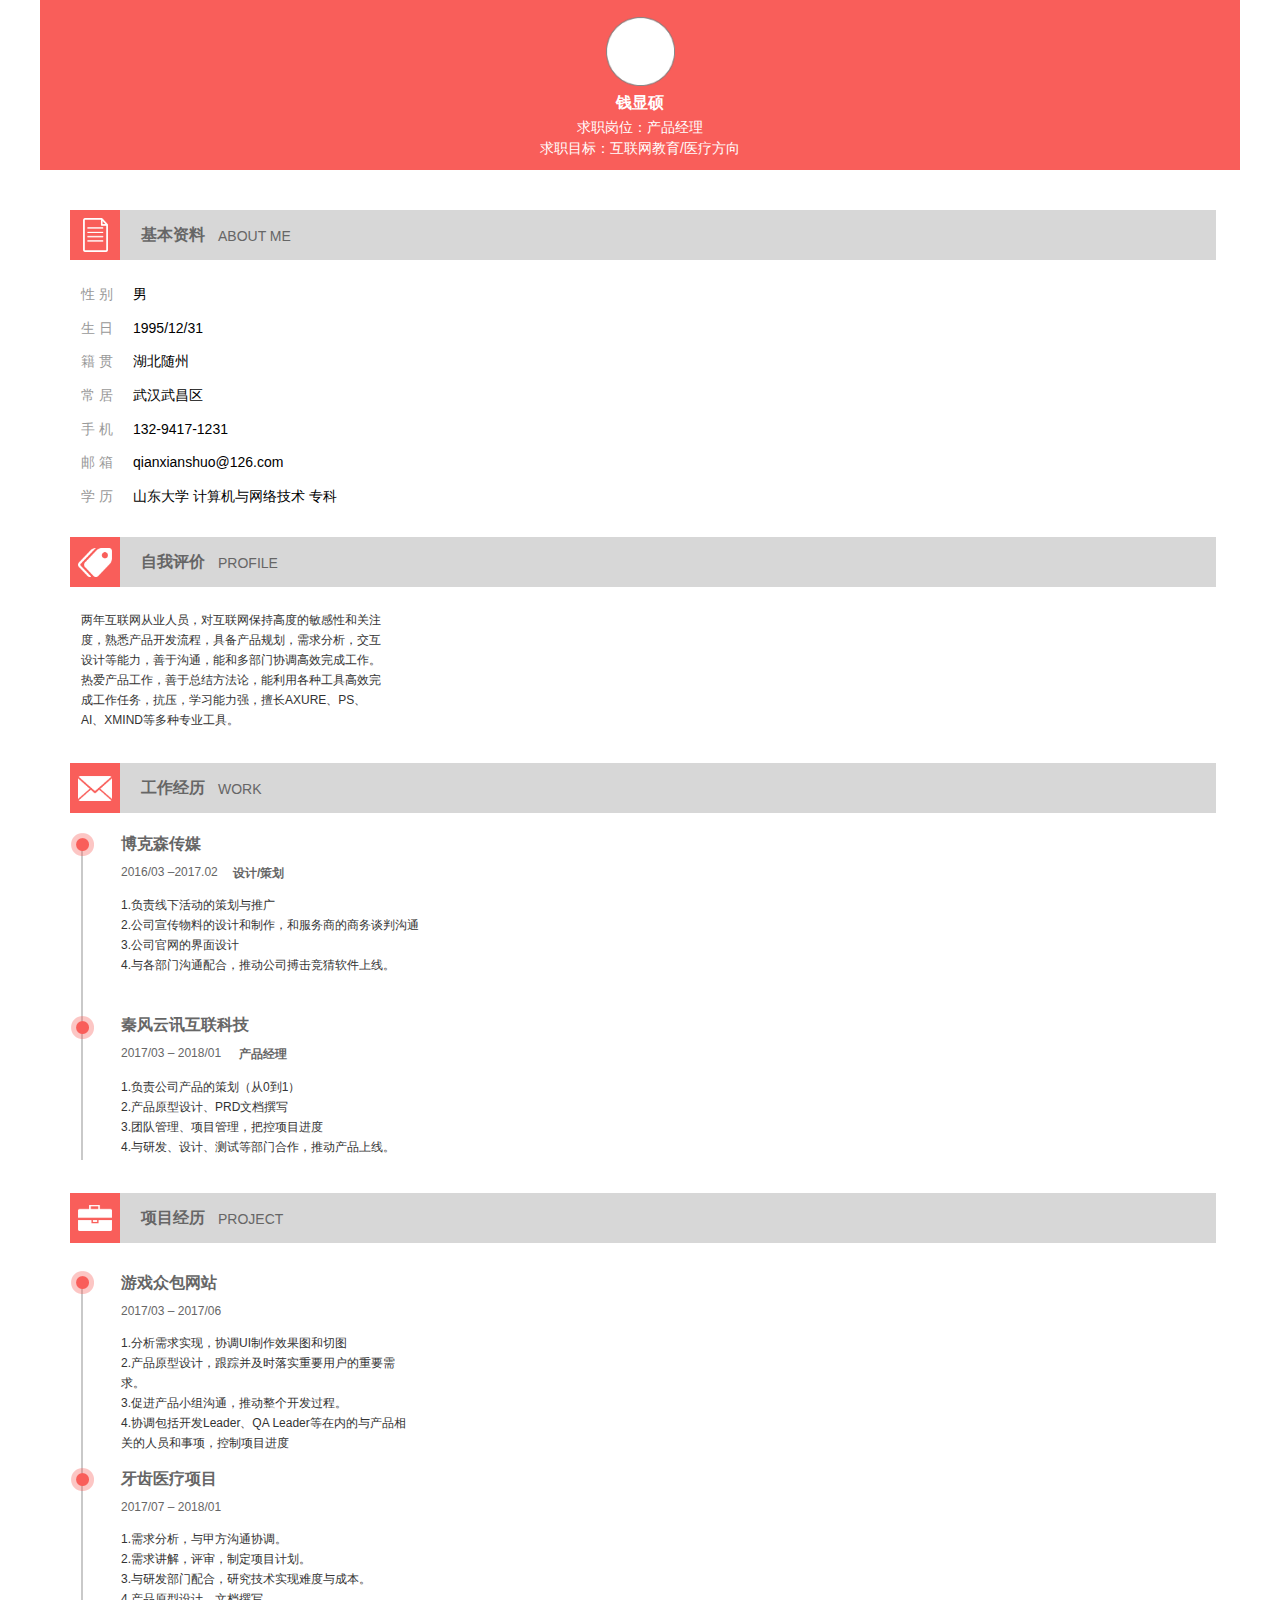
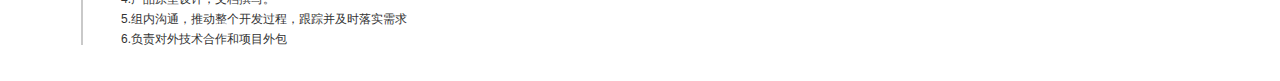
==== commit 25fa1b28: "02" ====
--- a/project.html
+++ b/project.html
@@ -33,606 +33,610 @@
         </div>
       </div>
 
+      <!-- Unnamed (组合) -->
+      <div id="u2" class="ax_default" data-width="201" data-height="139">
+
+        <!-- Unnamed (图片) -->
+        <div id="u3" class="ax_default _图片">
+          <img id="u3_img" class="img " src="images/project/u3.png"/>
+          <!-- Unnamed () -->
+          <div id="u4" class="text" style="display:none; visibility: hidden">
+            <p><span></span></p>
+          </div>
+        </div>
+
+        <!-- Unnamed (矩形) -->
+        <div id="u5" class="ax_default label">
+          <div id="u5_div" class=""></div>
+          <!-- Unnamed () -->
+          <div id="u6" class="text">
+            <p><span>钱显硕</span></p>
+          </div>
+        </div>
+
+        <!-- Unnamed (矩形) -->
+        <div id="u7" class="ax_default label">
+          <div id="u7_div" class=""></div>
+          <!-- Unnamed () -->
+          <div id="u8" class="text">
+            <p><span>求职岗位：产品经理</span></p>
+          </div>
+        </div>
+
+        <!-- Unnamed (矩形) -->
+        <div id="u9" class="ax_default label">
+          <div id="u9_div" class=""></div>
+          <!-- Unnamed () -->
+          <div id="u10" class="text">
+            <p><span>求职目标：互联网教育/医疗方向</span></p>
+          </div>
+        </div>
+      </div>
+
+      <!-- Unnamed (矩形) -->
+      <div id="u11" class="ax_default box_3">
+        <div id="u11_div" class=""></div>
+        <!-- Unnamed () -->
+        <div id="u12" class="text" style="display:none; visibility: hidden">
+          <p><span></span></p>
+        </div>
+      </div>
+
+      <!-- Unnamed (矩形) -->
+      <div id="u13" class="ax_default box_3">
+        <div id="u13_div" class=""></div>
+        <!-- Unnamed () -->
+        <div id="u14" class="text" style="display:none; visibility: hidden">
+          <p><span></span></p>
+        </div>
+      </div>
+
       <!-- Unnamed (图片) -->
-      <div id="u2" class="ax_default _图片">
-        <img id="u2_img" class="img " src="images/project/u2.png"/>
-        <!-- Unnamed () -->
-        <div id="u3" class="text" style="display:none; visibility: hidden">
-          <p><span></span></p>
-        </div>
-      </div>
-
-      <!-- Unnamed (矩形) -->
-      <div id="u4" class="ax_default label">
-        <div id="u4_div" class=""></div>
-        <!-- Unnamed () -->
-        <div id="u5" class="text">
-          <p><span>钱显硕</span></p>
-        </div>
-      </div>
-
-      <!-- Unnamed (矩形) -->
-      <div id="u6" class="ax_default label">
-        <div id="u6_div" class=""></div>
-        <!-- Unnamed () -->
-        <div id="u7" class="text">
-          <p><span>求职岗位：产品经理</span></p>
-        </div>
-      </div>
-
-      <!-- Unnamed (矩形) -->
-      <div id="u8" class="ax_default label">
-        <div id="u8_div" class=""></div>
-        <!-- Unnamed () -->
-        <div id="u9" class="text">
-          <p><span>求职目标：互联网教育/医疗方向</span></p>
-        </div>
-      </div>
-
-      <!-- Unnamed (矩形) -->
-      <div id="u10" class="ax_default box_3">
-        <div id="u10_div" class=""></div>
-        <!-- Unnamed () -->
-        <div id="u11" class="text" style="display:none; visibility: hidden">
-          <p><span></span></p>
-        </div>
-      </div>
-
-      <!-- Unnamed (矩形) -->
-      <div id="u12" class="ax_default box_3">
-        <div id="u12_div" class=""></div>
-        <!-- Unnamed () -->
-        <div id="u13" class="text" style="display:none; visibility: hidden">
-          <p><span></span></p>
+      <div id="u15" class="ax_default _图片">
+        <img id="u15_img" class="img " src="images/project/u15.png"/>
+        <!-- Unnamed () -->
+        <div id="u16" class="text" style="display:none; visibility: hidden">
+          <p><span></span></p>
+        </div>
+      </div>
+
+      <!-- Unnamed (矩形) -->
+      <div id="u17" class="ax_default _三级标题">
+        <div id="u17_div" class=""></div>
+        <!-- Unnamed () -->
+        <div id="u18" class="text">
+          <p><span>基本资料</span></p>
+        </div>
+      </div>
+
+      <!-- Unnamed (矩形) -->
+      <div id="u19" class="ax_default _三级标题">
+        <div id="u19_div" class=""></div>
+        <!-- Unnamed () -->
+        <div id="u20" class="text">
+          <p><span>ABOUT ME</span></p>
+        </div>
+      </div>
+
+      <!-- Unnamed (组合) -->
+      <div id="u21" class="ax_default" data-width="67" data-height="16">
+
+        <!-- Unnamed (矩形) -->
+        <div id="u22" class="ax_default label">
+          <div id="u22_div" class=""></div>
+          <!-- Unnamed () -->
+          <div id="u23" class="text">
+            <p><span>性 别</span></p>
+          </div>
+        </div>
+
+        <!-- Unnamed (矩形) -->
+        <div id="u24" class="ax_default label">
+          <div id="u24_div" class=""></div>
+          <!-- Unnamed () -->
+          <div id="u25" class="text">
+            <p><span>男</span></p>
+          </div>
+        </div>
+      </div>
+
+      <!-- Unnamed (组合) -->
+      <div id="u26" class="ax_default" data-width="125" data-height="16">
+
+        <!-- Unnamed (矩形) -->
+        <div id="u27" class="ax_default label">
+          <div id="u27_div" class=""></div>
+          <!-- Unnamed () -->
+          <div id="u28" class="text">
+            <p><span>生 日</span></p>
+          </div>
+        </div>
+
+        <!-- Unnamed (矩形) -->
+        <div id="u29" class="ax_default label">
+          <div id="u29_div" class=""></div>
+          <!-- Unnamed () -->
+          <div id="u30" class="text">
+            <p><span>1995/12/31</span></p>
+          </div>
+        </div>
+      </div>
+
+      <!-- Unnamed (组合) -->
+      <div id="u31" class="ax_default" data-width="109" data-height="16">
+
+        <!-- Unnamed (矩形) -->
+        <div id="u32" class="ax_default label">
+          <div id="u32_div" class=""></div>
+          <!-- Unnamed () -->
+          <div id="u33" class="text">
+            <p><span>籍 贯</span></p>
+          </div>
+        </div>
+
+        <!-- Unnamed (矩形) -->
+        <div id="u34" class="ax_default label">
+          <div id="u34_div" class=""></div>
+          <!-- Unnamed () -->
+          <div id="u35" class="text">
+            <p><span>湖北随州</span></p>
+          </div>
+        </div>
+      </div>
+
+      <!-- Unnamed (组合) -->
+      <div id="u36" class="ax_default" data-width="123" data-height="16">
+
+        <!-- Unnamed (矩形) -->
+        <div id="u37" class="ax_default label">
+          <div id="u37_div" class=""></div>
+          <!-- Unnamed () -->
+          <div id="u38" class="text">
+            <p><span>常 居</span></p>
+          </div>
+        </div>
+
+        <!-- Unnamed (矩形) -->
+        <div id="u39" class="ax_default label">
+          <div id="u39_div" class=""></div>
+          <!-- Unnamed () -->
+          <div id="u40" class="text">
+            <p><span>武汉武昌区</span></p>
+          </div>
+        </div>
+      </div>
+
+      <!-- Unnamed (组合) -->
+      <div id="u41" class="ax_default" data-width="151" data-height="16">
+
+        <!-- Unnamed (矩形) -->
+        <div id="u42" class="ax_default label">
+          <div id="u42_div" class=""></div>
+          <!-- Unnamed () -->
+          <div id="u43" class="text">
+            <p><span>手 机</span></p>
+          </div>
+        </div>
+
+        <!-- Unnamed (矩形) -->
+        <div id="u44" class="ax_default label">
+          <div id="u44_div" class=""></div>
+          <!-- Unnamed () -->
+          <div id="u45" class="text">
+            <p><span>132-9417-1231</span></p>
+          </div>
+        </div>
+      </div>
+
+      <!-- Unnamed (组合) -->
+      <div id="u46" class="ax_default" data-width="204" data-height="16">
+
+        <!-- Unnamed (矩形) -->
+        <div id="u47" class="ax_default label">
+          <div id="u47_div" class=""></div>
+          <!-- Unnamed () -->
+          <div id="u48" class="text">
+            <p><span>邮 箱</span></p>
+          </div>
+        </div>
+
+        <!-- Unnamed (矩形) -->
+        <div id="u49" class="ax_default label">
+          <div id="u49_div" class=""></div>
+          <!-- Unnamed () -->
+          <div id="u50" class="text">
+            <p><span>qianxianshuo@126.com</span></p>
+          </div>
+        </div>
+      </div>
+
+      <!-- Unnamed (矩形) -->
+      <div id="u51" class="ax_default box_3">
+        <div id="u51_div" class=""></div>
+        <!-- Unnamed () -->
+        <div id="u52" class="text" style="display:none; visibility: hidden">
+          <p><span></span></p>
+        </div>
+      </div>
+
+      <!-- Unnamed (矩形) -->
+      <div id="u53" class="ax_default box_3">
+        <div id="u53_div" class=""></div>
+        <!-- Unnamed () -->
+        <div id="u54" class="text" style="display:none; visibility: hidden">
+          <p><span></span></p>
+        </div>
+      </div>
+
+      <!-- Unnamed (矩形) -->
+      <div id="u55" class="ax_default _三级标题">
+        <div id="u55_div" class=""></div>
+        <!-- Unnamed () -->
+        <div id="u56" class="text">
+          <p><span>自我评价</span></p>
+        </div>
+      </div>
+
+      <!-- Unnamed (矩形) -->
+      <div id="u57" class="ax_default _三级标题">
+        <div id="u57_div" class=""></div>
+        <!-- Unnamed () -->
+        <div id="u58" class="text">
+          <p><span>PROFILE</span></p>
+        </div>
+      </div>
+
+      <!-- Unnamed (组合) -->
+      <div id="u59" class="ax_default" data-width="257" data-height="16">
+
+        <!-- Unnamed (矩形) -->
+        <div id="u60" class="ax_default label">
+          <div id="u60_div" class=""></div>
+          <!-- Unnamed () -->
+          <div id="u61" class="text">
+            <p><span>学 历 </span></p>
+          </div>
+        </div>
+
+        <!-- Unnamed (矩形) -->
+        <div id="u62" class="ax_default label">
+          <div id="u62_div" class=""></div>
+          <!-- Unnamed () -->
+          <div id="u63" class="text">
+            <p><span>山东大学 计算机与网络技术 专科</span></p>
+          </div>
         </div>
       </div>
 
       <!-- Unnamed (图片) -->
-      <div id="u14" class="ax_default _图片">
-        <img id="u14_img" class="img " src="images/project/u14.png"/>
-        <!-- Unnamed () -->
-        <div id="u15" class="text" style="display:none; visibility: hidden">
-          <p><span></span></p>
-        </div>
-      </div>
-
-      <!-- Unnamed (矩形) -->
-      <div id="u16" class="ax_default _三级标题">
-        <div id="u16_div" class=""></div>
-        <!-- Unnamed () -->
-        <div id="u17" class="text">
-          <p><span>基本资料</span></p>
-        </div>
-      </div>
-
-      <!-- Unnamed (矩形) -->
-      <div id="u18" class="ax_default _三级标题">
-        <div id="u18_div" class=""></div>
-        <!-- Unnamed () -->
-        <div id="u19" class="text">
-          <p><span>ABOUT ME</span></p>
-        </div>
-      </div>
-
-      <!-- Unnamed (组合) -->
-      <div id="u20" class="ax_default" data-width="67" data-height="16">
-
-        <!-- Unnamed (矩形) -->
-        <div id="u21" class="ax_default label">
-          <div id="u21_div" class=""></div>
-          <!-- Unnamed () -->
-          <div id="u22" class="text">
-            <p><span>性 别</span></p>
-          </div>
-        </div>
-
-        <!-- Unnamed (矩形) -->
-        <div id="u23" class="ax_default label">
-          <div id="u23_div" class=""></div>
-          <!-- Unnamed () -->
-          <div id="u24" class="text">
-            <p><span>男</span></p>
-          </div>
-        </div>
-      </div>
-
-      <!-- Unnamed (组合) -->
-      <div id="u25" class="ax_default" data-width="125" data-height="16">
-
-        <!-- Unnamed (矩形) -->
-        <div id="u26" class="ax_default label">
-          <div id="u26_div" class=""></div>
-          <!-- Unnamed () -->
-          <div id="u27" class="text">
-            <p><span>生 日</span></p>
-          </div>
-        </div>
-
-        <!-- Unnamed (矩形) -->
-        <div id="u28" class="ax_default label">
-          <div id="u28_div" class=""></div>
-          <!-- Unnamed () -->
-          <div id="u29" class="text">
-            <p><span>1995/12/31</span></p>
-          </div>
-        </div>
-      </div>
-
-      <!-- Unnamed (组合) -->
-      <div id="u30" class="ax_default" data-width="109" data-height="16">
-
-        <!-- Unnamed (矩形) -->
-        <div id="u31" class="ax_default label">
-          <div id="u31_div" class=""></div>
-          <!-- Unnamed () -->
-          <div id="u32" class="text">
-            <p><span>籍 贯</span></p>
-          </div>
-        </div>
-
-        <!-- Unnamed (矩形) -->
-        <div id="u33" class="ax_default label">
-          <div id="u33_div" class=""></div>
-          <!-- Unnamed () -->
-          <div id="u34" class="text">
-            <p><span>湖北随州</span></p>
-          </div>
-        </div>
-      </div>
-
-      <!-- Unnamed (组合) -->
-      <div id="u35" class="ax_default" data-width="123" data-height="16">
-
-        <!-- Unnamed (矩形) -->
-        <div id="u36" class="ax_default label">
-          <div id="u36_div" class=""></div>
-          <!-- Unnamed () -->
-          <div id="u37" class="text">
-            <p><span>常 居</span></p>
-          </div>
-        </div>
-
-        <!-- Unnamed (矩形) -->
-        <div id="u38" class="ax_default label">
-          <div id="u38_div" class=""></div>
-          <!-- Unnamed () -->
-          <div id="u39" class="text">
-            <p><span>武汉武昌区</span></p>
-          </div>
-        </div>
-      </div>
-
-      <!-- Unnamed (组合) -->
-      <div id="u40" class="ax_default" data-width="151" data-height="16">
-
-        <!-- Unnamed (矩形) -->
-        <div id="u41" class="ax_default label">
-          <div id="u41_div" class=""></div>
-          <!-- Unnamed () -->
-          <div id="u42" class="text">
-            <p><span>手 机</span></p>
-          </div>
-        </div>
-
-        <!-- Unnamed (矩形) -->
-        <div id="u43" class="ax_default label">
-          <div id="u43_div" class=""></div>
-          <!-- Unnamed () -->
-          <div id="u44" class="text">
-            <p><span>132-9417-1231</span></p>
-          </div>
-        </div>
-      </div>
-
-      <!-- Unnamed (组合) -->
-      <div id="u45" class="ax_default" data-width="204" data-height="16">
-
-        <!-- Unnamed (矩形) -->
-        <div id="u46" class="ax_default label">
-          <div id="u46_div" class=""></div>
-          <!-- Unnamed () -->
-          <div id="u47" class="text">
-            <p><span>邮 箱</span></p>
-          </div>
-        </div>
-
-        <!-- Unnamed (矩形) -->
-        <div id="u48" class="ax_default label">
-          <div id="u48_div" class=""></div>
-          <!-- Unnamed () -->
-          <div id="u49" class="text">
-            <p><span>qianxianshuo@126.com</span></p>
-          </div>
-        </div>
-      </div>
-
-      <!-- Unnamed (矩形) -->
-      <div id="u50" class="ax_default box_3">
-        <div id="u50_div" class=""></div>
-        <!-- Unnamed () -->
-        <div id="u51" class="text" style="display:none; visibility: hidden">
-          <p><span></span></p>
-        </div>
-      </div>
-
-      <!-- Unnamed (矩形) -->
-      <div id="u52" class="ax_default box_3">
-        <div id="u52_div" class=""></div>
-        <!-- Unnamed () -->
-        <div id="u53" class="text" style="display:none; visibility: hidden">
-          <p><span></span></p>
-        </div>
-      </div>
-
-      <!-- Unnamed (矩形) -->
-      <div id="u54" class="ax_default _三级标题">
-        <div id="u54_div" class=""></div>
-        <!-- Unnamed () -->
-        <div id="u55" class="text">
-          <p><span>自我评价</span></p>
-        </div>
-      </div>
-
-      <!-- Unnamed (矩形) -->
-      <div id="u56" class="ax_default _三级标题">
-        <div id="u56_div" class=""></div>
-        <!-- Unnamed () -->
-        <div id="u57" class="text">
-          <p><span>PROFILE</span></p>
-        </div>
-      </div>
-
-      <!-- Unnamed (组合) -->
-      <div id="u58" class="ax_default" data-width="257" data-height="16">
-
-        <!-- Unnamed (矩形) -->
-        <div id="u59" class="ax_default label">
-          <div id="u59_div" class=""></div>
-          <!-- Unnamed () -->
-          <div id="u60" class="text">
-            <p><span>学 历 </span></p>
-          </div>
-        </div>
-
-        <!-- Unnamed (矩形) -->
-        <div id="u61" class="ax_default label">
-          <div id="u61_div" class=""></div>
-          <!-- Unnamed () -->
-          <div id="u62" class="text">
-            <p><span>山东大学 计算机与网络技术 专科</span></p>
-          </div>
+      <div id="u64" class="ax_default _图片">
+        <img id="u64_img" class="img " src="images/project/u64.png"/>
+        <!-- Unnamed () -->
+        <div id="u65" class="text" style="display:none; visibility: hidden">
+          <p><span></span></p>
+        </div>
+      </div>
+
+      <!-- Unnamed (矩形) -->
+      <div id="u66" class="ax_default _文本段落">
+        <div id="u66_div" class=""></div>
+        <!-- Unnamed () -->
+        <div id="u67" class="text">
+          <p><span>两年互联网从业人员，对互联网保持高度的敏感性和关注度，熟悉产品开发流程，具备产品规划，需求分析，交互设计等能力，善于沟通，能和多部门协调高效完成工作。</span></p><p><span>热爱产品工作，善于总结方法论，能利用各种工具高效完成工作任务，抗压，学习能力强，擅长AXURE、PS、AI、XMIND等多种专业工具。</span></p>
+        </div>
+      </div>
+
+      <!-- Unnamed (矩形) -->
+      <div id="u68" class="ax_default box_3">
+        <div id="u68_div" class=""></div>
+        <!-- Unnamed () -->
+        <div id="u69" class="text" style="display:none; visibility: hidden">
+          <p><span></span></p>
+        </div>
+      </div>
+
+      <!-- Unnamed (矩形) -->
+      <div id="u70" class="ax_default box_3">
+        <div id="u70_div" class=""></div>
+        <!-- Unnamed () -->
+        <div id="u71" class="text" style="display:none; visibility: hidden">
+          <p><span></span></p>
+        </div>
+      </div>
+
+      <!-- Unnamed (矩形) -->
+      <div id="u72" class="ax_default _三级标题">
+        <div id="u72_div" class=""></div>
+        <!-- Unnamed () -->
+        <div id="u73" class="text">
+          <p><span>工作经历</span></p>
+        </div>
+      </div>
+
+      <!-- Unnamed (矩形) -->
+      <div id="u74" class="ax_default _三级标题">
+        <div id="u74_div" class=""></div>
+        <!-- Unnamed () -->
+        <div id="u75" class="text">
+          <p><span>WORK</span></p>
         </div>
       </div>
 
       <!-- Unnamed (图片) -->
-      <div id="u63" class="ax_default _图片">
-        <img id="u63_img" class="img " src="images/project/u63.png"/>
-        <!-- Unnamed () -->
-        <div id="u64" class="text" style="display:none; visibility: hidden">
-          <p><span></span></p>
-        </div>
-      </div>
-
-      <!-- Unnamed (矩形) -->
-      <div id="u65" class="ax_default _文本段落">
-        <div id="u65_div" class=""></div>
-        <!-- Unnamed () -->
-        <div id="u66" class="text">
-          <p><span>两年互联网从业人员，对互联网保持高度的敏感性和关注度，熟悉产品开发流程，具备产品规划，需求分析，交互设计等能力，善于沟通，能和多部门协调高效完成工作。</span></p><p><span>热爱产品工作，善于总结方法论，能利用各种工具高效完成工作任务，抗压，学习能力强，擅长AXURE、PS、AI、XMIND等多种专业工具。</span></p>
-        </div>
-      </div>
-
-      <!-- Unnamed (矩形) -->
-      <div id="u67" class="ax_default box_3">
-        <div id="u67_div" class=""></div>
-        <!-- Unnamed () -->
-        <div id="u68" class="text" style="display:none; visibility: hidden">
-          <p><span></span></p>
-        </div>
-      </div>
-
-      <!-- Unnamed (矩形) -->
-      <div id="u69" class="ax_default box_3">
-        <div id="u69_div" class=""></div>
-        <!-- Unnamed () -->
-        <div id="u70" class="text" style="display:none; visibility: hidden">
-          <p><span></span></p>
-        </div>
-      </div>
-
-      <!-- Unnamed (矩形) -->
-      <div id="u71" class="ax_default _三级标题">
-        <div id="u71_div" class=""></div>
-        <!-- Unnamed () -->
-        <div id="u72" class="text">
-          <p><span>工作经历</span></p>
-        </div>
-      </div>
-
-      <!-- Unnamed (矩形) -->
-      <div id="u73" class="ax_default _三级标题">
-        <div id="u73_div" class=""></div>
-        <!-- Unnamed () -->
-        <div id="u74" class="text">
-          <p><span>WORK</span></p>
+      <div id="u76" class="ax_default _图片">
+        <img id="u76_img" class="img " src="images/project/u76.png"/>
+        <!-- Unnamed () -->
+        <div id="u77" class="text" style="display:none; visibility: hidden">
+          <p><span></span></p>
+        </div>
+      </div>
+
+      <!-- Unnamed (垂直线) -->
+      <div id="u78" class="ax_default line">
+        <img id="u78_img" class="img " src="images/project/u78.png"/>
+        <!-- Unnamed () -->
+        <div id="u79" class="text" style="display:none; visibility: hidden">
+          <p><span></span></p>
+        </div>
+      </div>
+
+      <!-- Unnamed (椭圆形) -->
+      <div id="u80" class="ax_default ellipse">
+        <img id="u80_img" class="img " src="images/project/u80.png"/>
+        <!-- Unnamed () -->
+        <div id="u81" class="text" style="display:none; visibility: hidden">
+          <p><span></span></p>
+        </div>
+      </div>
+
+      <!-- Unnamed (椭圆形) -->
+      <div id="u82" class="ax_default ellipse">
+        <img id="u82_img" class="img " src="images/project/u82.png"/>
+        <!-- Unnamed () -->
+        <div id="u83" class="text" style="display:none; visibility: hidden">
+          <p><span></span></p>
+        </div>
+      </div>
+
+      <!-- Unnamed (矩形) -->
+      <div id="u84" class="ax_default _三级标题">
+        <div id="u84_div" class=""></div>
+        <!-- Unnamed () -->
+        <div id="u85" class="text">
+          <p><span>博克森传媒</span></p>
+        </div>
+      </div>
+
+      <!-- Unnamed (矩形) -->
+      <div id="u86" class="ax_default _三级标题">
+        <div id="u86_div" class=""></div>
+        <!-- Unnamed () -->
+        <div id="u87" class="text">
+          <p><span>2016/03 –2017.02</span></p>
+        </div>
+      </div>
+
+      <!-- Unnamed (矩形) -->
+      <div id="u88" class="ax_default _三级标题">
+        <div id="u88_div" class=""></div>
+        <!-- Unnamed () -->
+        <div id="u89" class="text">
+          <p><span>设计/策划</span></p>
+        </div>
+      </div>
+
+      <!-- Unnamed (矩形) -->
+      <div id="u90" class="ax_default _文本段落">
+        <div id="u90_div" class=""></div>
+        <!-- Unnamed () -->
+        <div id="u91" class="text">
+          <p><span>1.负责线下活动的策划与推广</span></p><p><span>2.公司宣传物料的设计和制作，和服务商的商务谈判沟通</span></p><p><span>3.公司官网的界面设计</span></p><p><span>4.与各部门沟通配合，推动公司搏击竞猜软件上线。</span></p>
+        </div>
+      </div>
+
+      <!-- Unnamed (椭圆形) -->
+      <div id="u92" class="ax_default ellipse">
+        <img id="u92_img" class="img " src="images/project/u80.png"/>
+        <!-- Unnamed () -->
+        <div id="u93" class="text" style="display:none; visibility: hidden">
+          <p><span></span></p>
+        </div>
+      </div>
+
+      <!-- Unnamed (椭圆形) -->
+      <div id="u94" class="ax_default ellipse">
+        <img id="u94_img" class="img " src="images/project/u82.png"/>
+        <!-- Unnamed () -->
+        <div id="u95" class="text" style="display:none; visibility: hidden">
+          <p><span></span></p>
+        </div>
+      </div>
+
+      <!-- Unnamed (矩形) -->
+      <div id="u96" class="ax_default _三级标题">
+        <div id="u96_div" class=""></div>
+        <!-- Unnamed () -->
+        <div id="u97" class="text">
+          <p><span>秦风云讯互联科技</span></p>
+        </div>
+      </div>
+
+      <!-- Unnamed (矩形) -->
+      <div id="u98" class="ax_default _三级标题">
+        <div id="u98_div" class=""></div>
+        <!-- Unnamed () -->
+        <div id="u99" class="text">
+          <p><span>2017/03 – 2018/01 </span></p>
+        </div>
+      </div>
+
+      <!-- Unnamed (矩形) -->
+      <div id="u100" class="ax_default _三级标题">
+        <div id="u100_div" class=""></div>
+        <!-- Unnamed () -->
+        <div id="u101" class="text">
+          <p><span>产品经理</span></p>
+        </div>
+      </div>
+
+      <!-- Unnamed (矩形) -->
+      <div id="u102" class="ax_default _文本段落">
+        <div id="u102_div" class=""></div>
+        <!-- Unnamed () -->
+        <div id="u103" class="text">
+          <p><span>1.负责公司产品的策划（从0到1）</span></p><p><span>2.产品原型设计、PRD文档撰写</span></p><p><span>3.团队管理、项目管理，把控项目进度</span></p><p><span>4.与研发、设计、测试等部门合作，推动产品上线。</span></p>
+        </div>
+      </div>
+
+      <!-- Unnamed (矩形) -->
+      <div id="u104" class="ax_default box_3">
+        <div id="u104_div" class=""></div>
+        <!-- Unnamed () -->
+        <div id="u105" class="text" style="display:none; visibility: hidden">
+          <p><span></span></p>
+        </div>
+      </div>
+
+      <!-- Unnamed (矩形) -->
+      <div id="u106" class="ax_default box_3">
+        <div id="u106_div" class=""></div>
+        <!-- Unnamed () -->
+        <div id="u107" class="text" style="display:none; visibility: hidden">
+          <p><span></span></p>
+        </div>
+      </div>
+
+      <!-- Unnamed (矩形) -->
+      <div id="u108" class="ax_default _三级标题">
+        <div id="u108_div" class=""></div>
+        <!-- Unnamed () -->
+        <div id="u109" class="text">
+          <p><span>项目经历</span></p>
+        </div>
+      </div>
+
+      <!-- Unnamed (矩形) -->
+      <div id="u110" class="ax_default _三级标题">
+        <div id="u110_div" class=""></div>
+        <!-- Unnamed () -->
+        <div id="u111" class="text">
+          <p><span>PROJECT</span></p>
         </div>
       </div>
 
       <!-- Unnamed (图片) -->
-      <div id="u75" class="ax_default _图片">
-        <img id="u75_img" class="img " src="images/project/u75.png"/>
-        <!-- Unnamed () -->
-        <div id="u76" class="text" style="display:none; visibility: hidden">
+      <div id="u112" class="ax_default _图片">
+        <img id="u112_img" class="img " src="images/project/u112.png"/>
+        <!-- Unnamed () -->
+        <div id="u113" class="text" style="display:none; visibility: hidden">
           <p><span></span></p>
         </div>
       </div>
 
       <!-- Unnamed (垂直线) -->
-      <div id="u77" class="ax_default line">
-        <img id="u77_img" class="img " src="images/project/u77.png"/>
-        <!-- Unnamed () -->
-        <div id="u78" class="text" style="display:none; visibility: hidden">
-          <p><span></span></p>
-        </div>
-      </div>
-
-      <!-- Unnamed (椭圆形) -->
-      <div id="u79" class="ax_default ellipse">
-        <img id="u79_img" class="img " src="images/project/u79.png"/>
-        <!-- Unnamed () -->
-        <div id="u80" class="text" style="display:none; visibility: hidden">
-          <p><span></span></p>
-        </div>
-      </div>
-
-      <!-- Unnamed (椭圆形) -->
-      <div id="u81" class="ax_default ellipse">
-        <img id="u81_img" class="img " src="images/project/u81.png"/>
-        <!-- Unnamed () -->
-        <div id="u82" class="text" style="display:none; visibility: hidden">
-          <p><span></span></p>
-        </div>
-      </div>
-
-      <!-- Unnamed (矩形) -->
-      <div id="u83" class="ax_default _三级标题">
-        <div id="u83_div" class=""></div>
-        <!-- Unnamed () -->
-        <div id="u84" class="text">
-          <p><span>博克森传媒</span></p>
-        </div>
-      </div>
-
-      <!-- Unnamed (矩形) -->
-      <div id="u85" class="ax_default _三级标题">
-        <div id="u85_div" class=""></div>
-        <!-- Unnamed () -->
-        <div id="u86" class="text">
-          <p><span>2016/03 –2017.02</span></p>
-        </div>
-      </div>
-
-      <!-- Unnamed (矩形) -->
-      <div id="u87" class="ax_default _三级标题">
-        <div id="u87_div" class=""></div>
-        <!-- Unnamed () -->
-        <div id="u88" class="text">
-          <p><span>设计/策划</span></p>
-        </div>
-      </div>
-
-      <!-- Unnamed (矩形) -->
-      <div id="u89" class="ax_default _文本段落">
-        <div id="u89_div" class=""></div>
-        <!-- Unnamed () -->
-        <div id="u90" class="text">
-          <p><span>1.负责线下活动的策划与推广</span></p><p><span>2.公司宣传物料的设计和制作，和服务商的商务谈判沟通</span></p><p><span>3.公司官网的界面设计</span></p><p><span>4.与各部门沟通配合，推动公司搏击竞猜软件上线。</span></p>
-        </div>
-      </div>
-
-      <!-- Unnamed (椭圆形) -->
-      <div id="u91" class="ax_default ellipse">
-        <img id="u91_img" class="img " src="images/project/u79.png"/>
-        <!-- Unnamed () -->
-        <div id="u92" class="text" style="display:none; visibility: hidden">
-          <p><span></span></p>
-        </div>
-      </div>
-
-      <!-- Unnamed (椭圆形) -->
-      <div id="u93" class="ax_default ellipse">
-        <img id="u93_img" class="img " src="images/project/u81.png"/>
-        <!-- Unnamed () -->
-        <div id="u94" class="text" style="display:none; visibility: hidden">
-          <p><span></span></p>
-        </div>
-      </div>
-
-      <!-- Unnamed (矩形) -->
-      <div id="u95" class="ax_default _三级标题">
-        <div id="u95_div" class=""></div>
-        <!-- Unnamed () -->
-        <div id="u96" class="text">
-          <p><span>秦风云讯互联科技</span></p>
-        </div>
-      </div>
-
-      <!-- Unnamed (矩形) -->
-      <div id="u97" class="ax_default _三级标题">
-        <div id="u97_div" class=""></div>
-        <!-- Unnamed () -->
-        <div id="u98" class="text">
-          <p><span>2017/03 – 2018/01 </span></p>
-        </div>
-      </div>
-
-      <!-- Unnamed (矩形) -->
-      <div id="u99" class="ax_default _三级标题">
-        <div id="u99_div" class=""></div>
-        <!-- Unnamed () -->
-        <div id="u100" class="text">
-          <p><span>产品经理</span></p>
-        </div>
-      </div>
-
-      <!-- Unnamed (矩形) -->
-      <div id="u101" class="ax_default _文本段落">
-        <div id="u101_div" class=""></div>
-        <!-- Unnamed () -->
-        <div id="u102" class="text">
-          <p><span>1.负责公司产品的策划（从0到1）</span></p><p><span>2.产品原型设计、PRD文档撰写</span></p><p><span>3.团队管理、项目管理，把控项目进度</span></p><p><span>4.与研发、设计、测试等部门合作，推动产品上线。</span></p>
-        </div>
-      </div>
-
-      <!-- Unnamed (矩形) -->
-      <div id="u103" class="ax_default box_3">
-        <div id="u103_div" class=""></div>
-        <!-- Unnamed () -->
-        <div id="u104" class="text" style="display:none; visibility: hidden">
-          <p><span></span></p>
-        </div>
-      </div>
-
-      <!-- Unnamed (矩形) -->
-      <div id="u105" class="ax_default box_3">
-        <div id="u105_div" class=""></div>
-        <!-- Unnamed () -->
-        <div id="u106" class="text" style="display:none; visibility: hidden">
-          <p><span></span></p>
-        </div>
-      </div>
-
-      <!-- Unnamed (矩形) -->
-      <div id="u107" class="ax_default _三级标题">
-        <div id="u107_div" class=""></div>
-        <!-- Unnamed () -->
-        <div id="u108" class="text">
-          <p><span>项目经历</span></p>
-        </div>
-      </div>
-
-      <!-- Unnamed (矩形) -->
-      <div id="u109" class="ax_default _三级标题">
-        <div id="u109_div" class=""></div>
-        <!-- Unnamed () -->
-        <div id="u110" class="text">
-          <p><span>PROJECT</span></p>
-        </div>
-      </div>
-
-      <!-- Unnamed (图片) -->
-      <div id="u111" class="ax_default _图片">
-        <img id="u111_img" class="img " src="images/project/u111.png"/>
-        <!-- Unnamed () -->
-        <div id="u112" class="text" style="display:none; visibility: hidden">
-          <p><span></span></p>
-        </div>
-      </div>
-
-      <!-- Unnamed (垂直线) -->
-      <div id="u113" class="ax_default line">
-        <img id="u113_img" class="img " src="images/project/u113.png"/>
-        <!-- Unnamed () -->
-        <div id="u114" class="text" style="display:none; visibility: hidden">
-          <p><span></span></p>
-        </div>
-      </div>
-
-      <!-- Unnamed (椭圆形) -->
-      <div id="u115" class="ax_default ellipse">
-        <img id="u115_img" class="img " src="images/project/u79.png"/>
-        <!-- Unnamed () -->
-        <div id="u116" class="text" style="display:none; visibility: hidden">
-          <p><span></span></p>
-        </div>
-      </div>
-
-      <!-- Unnamed (椭圆形) -->
-      <div id="u117" class="ax_default ellipse">
-        <img id="u117_img" class="img " src="images/project/u79.png"/>
-        <!-- Unnamed () -->
-        <div id="u118" class="text" style="display:none; visibility: hidden">
-          <p><span></span></p>
-        </div>
-      </div>
-
-      <!-- Unnamed (椭圆形) -->
-      <div id="u119" class="ax_default ellipse">
-        <img id="u119_img" class="img " src="images/project/u81.png"/>
-        <!-- Unnamed () -->
-        <div id="u120" class="text" style="display:none; visibility: hidden">
-          <p><span></span></p>
-        </div>
-      </div>
-
-      <!-- Unnamed (矩形) -->
-      <div id="u121" class="ax_default _三级标题">
-        <div id="u121_div" class=""></div>
-        <!-- Unnamed () -->
-        <div id="u122" class="text">
+      <div id="u114" class="ax_default line">
+        <img id="u114_img" class="img " src="images/project/u114.png"/>
+        <!-- Unnamed () -->
+        <div id="u115" class="text" style="display:none; visibility: hidden">
+          <p><span></span></p>
+        </div>
+      </div>
+
+      <!-- Unnamed (椭圆形) -->
+      <div id="u116" class="ax_default ellipse">
+        <img id="u116_img" class="img " src="images/project/u80.png"/>
+        <!-- Unnamed () -->
+        <div id="u117" class="text" style="display:none; visibility: hidden">
+          <p><span></span></p>
+        </div>
+      </div>
+
+      <!-- Unnamed (椭圆形) -->
+      <div id="u118" class="ax_default ellipse">
+        <img id="u118_img" class="img " src="images/project/u80.png"/>
+        <!-- Unnamed () -->
+        <div id="u119" class="text" style="display:none; visibility: hidden">
+          <p><span></span></p>
+        </div>
+      </div>
+
+      <!-- Unnamed (椭圆形) -->
+      <div id="u120" class="ax_default ellipse">
+        <img id="u120_img" class="img " src="images/project/u82.png"/>
+        <!-- Unnamed () -->
+        <div id="u121" class="text" style="display:none; visibility: hidden">
+          <p><span></span></p>
+        </div>
+      </div>
+
+      <!-- Unnamed (矩形) -->
+      <div id="u122" class="ax_default _三级标题">
+        <div id="u122_div" class=""></div>
+        <!-- Unnamed () -->
+        <div id="u123" class="text">
           <p><span>游戏众包网站</span></p>
         </div>
       </div>
 
       <!-- Unnamed (矩形) -->
-      <div id="u123" class="ax_default _三级标题">
-        <div id="u123_div" class=""></div>
-        <!-- Unnamed () -->
-        <div id="u124" class="text">
+      <div id="u124" class="ax_default _三级标题">
+        <div id="u124_div" class=""></div>
+        <!-- Unnamed () -->
+        <div id="u125" class="text">
           <p><span>2017/03 – 2017/06</span></p>
         </div>
       </div>
 
       <!-- Unnamed (矩形) -->
-      <div id="u125" class="ax_default _文本段落">
-        <div id="u125_div" class=""></div>
-        <!-- Unnamed () -->
-        <div id="u126" class="text">
+      <div id="u126" class="ax_default _文本段落">
+        <div id="u126_div" class=""></div>
+        <!-- Unnamed () -->
+        <div id="u127" class="text">
           <p><span>1.分析需求实现，协调UI制作效果图和切图</span></p><p><span>2.产品原型设计，跟踪并及时落实重要用户的重要需求。</span></p><p><span>3.促进产品小组沟通，推动整个开发过程。</span></p><p><span>4.协调包括开发Leader、QA Leader等在内的与产品相关的人员和事项，控制项目进度</span></p>
         </div>
       </div>
 
       <!-- Unnamed (矩形) -->
-      <div id="u127" class="ax_default _三级标题">
-        <div id="u127_div" class=""></div>
-        <!-- Unnamed () -->
-        <div id="u128" class="text">
+      <div id="u128" class="ax_default _三级标题">
+        <div id="u128_div" class=""></div>
+        <!-- Unnamed () -->
+        <div id="u129" class="text">
           <p><span>牙齿医疗项目</span></p>
         </div>
       </div>
 
       <!-- Unnamed (矩形) -->
-      <div id="u129" class="ax_default _三级标题">
-        <div id="u129_div" class=""></div>
-        <!-- Unnamed () -->
-        <div id="u130" class="text">
+      <div id="u130" class="ax_default _三级标题">
+        <div id="u130_div" class=""></div>
+        <!-- Unnamed () -->
+        <div id="u131" class="text">
           <p><span>2017/07 – 2018/01</span></p>
         </div>
       </div>
 
       <!-- Unnamed (矩形) -->
-      <div id="u131" class="ax_default _文本段落">
-        <div id="u131_div" class=""></div>
-        <!-- Unnamed () -->
-        <div id="u132" class="text">
+      <div id="u132" class="ax_default _文本段落">
+        <div id="u132_div" class=""></div>
+        <!-- Unnamed () -->
+        <div id="u133" class="text">
           <p><span>1.需求分析，与甲方沟通协调。</span></p><p><span>2.需求讲解，评审，制定项目计划。</span></p><p><span>3.与研发部门配合，研究技术实现难度与成本。</span></p><p><span>4.产品原型设计，文档撰写。</span></p><p><span>5.组内沟通，推动整个开发过程，跟踪并及时落实需求</span></p><p><span>6.负责对外技术合作和项目外包</span></p>
         </div>
       </div>
 
       <!-- Unnamed (椭圆形) -->
-      <div id="u133" class="ax_default ellipse ax_default_unplaced" style="display:none; visibility: hidden">
-        <img id="u133_img" class="img " src="resources/images/transparent.gif"/>
-        <!-- Unnamed () -->
-        <div id="u134" class="text" style="display:none; visibility: hidden">
-          <p><span></span></p>
-        </div>
-      </div>
-
-      <!-- Unnamed (椭圆形) -->
-      <div id="u135" class="ax_default ellipse">
-        <img id="u135_img" class="img " src="images/project/u81.png"/>
-        <!-- Unnamed () -->
-        <div id="u136" class="text" style="display:none; visibility: hidden">
+      <div id="u134" class="ax_default ellipse ax_default_unplaced" style="display:none; visibility: hidden">
+        <img id="u134_img" class="img " src="resources/images/transparent.gif"/>
+        <!-- Unnamed () -->
+        <div id="u135" class="text" style="display:none; visibility: hidden">
+          <p><span></span></p>
+        </div>
+      </div>
+
+      <!-- Unnamed (椭圆形) -->
+      <div id="u136" class="ax_default ellipse">
+        <img id="u136_img" class="img " src="images/project/u82.png"/>
+        <!-- Unnamed () -->
+        <div id="u137" class="text" style="display:none; visibility: hidden">
           <p><span></span></p>
         </div>
       </div>
--- a/files/project/styles.css
+++ b/files/project/styles.css
@@ -1,11 +1,11 @@
 ﻿body {
   margin:0px;
   background-image:none;
-  position:static;
-  left:auto;
-  width:414px;
-  margin-left:0;
-  margin-right:0;
+  position:relative;
+  left:-0px;
+  width:1200px;
+  margin-left:auto;
+  margin-right:auto;
   text-align:left;
 }
 #base {
@@ -17,7 +17,7 @@
   position:absolute;
   left:0px;
   top:0px;
-  width:414px;
+  width:1200px;
   height:170px;
   background:inherit;
   background-color:rgba(249, 94, 90, 1);
@@ -32,7 +32,7 @@
   position:absolute;
   left:0px;
   top:0px;
-  width:414px;
+  width:1200px;
   height:170px;
 }
 #u1 {
@@ -40,11 +40,19 @@
   position:absolute;
   left:2px;
   top:77px;
-  width:410px;
+  width:1196px;
   visibility:hidden;
   word-wrap:break-word;
 }
-#u2_img {
+#u2 {
+  border-width:0px;
+  position:absolute;
+  left:0px;
+  top:0px;
+  width:0px;
+  height:0px;
+}
+#u3_img {
   border-width:0px;
   position:absolute;
   left:0px;
@@ -52,15 +60,15 @@
   width:69px;
   height:69px;
 }
-#u2 {
-  border-width:0px;
-  position:absolute;
-  left:173px;
+#u3 {
+  border-width:0px;
+  position:absolute;
+  left:566px;
   top:17px;
   width:69px;
   height:69px;
 }
-#u3 {
+#u4 {
   border-width:0px;
   position:absolute;
   left:2px;
@@ -69,7 +77,7 @@
   visibility:hidden;
   word-wrap:break-word;
 }
-#u4_div {
+#u5_div {
   border-width:0px;
   position:absolute;
   left:0px;
@@ -89,10 +97,10 @@
   font-size:16px;
   color:#FFFFFF;
 }
-#u4 {
-  border-width:0px;
-  position:absolute;
-  left:183px;
+#u5 {
+  border-width:0px;
+  position:absolute;
+  left:576px;
   top:93px;
   width:49px;
   height:19px;
@@ -102,7 +110,7 @@
   font-size:16px;
   color:#FFFFFF;
 }
-#u5 {
+#u6 {
   border-width:0px;
   position:absolute;
   left:0px;
@@ -110,7 +118,7 @@
   width:49px;
   white-space:nowrap;
 }
-#u6_div {
+#u7_div {
   border-width:0px;
   position:absolute;
   left:0px;
@@ -126,16 +134,16 @@
   box-shadow:none;
   color:#FFFFFF;
 }
-#u6 {
-  border-width:0px;
-  position:absolute;
-  left:144px;
+#u7 {
+  border-width:0px;
+  position:absolute;
+  left:537px;
   top:119px;
   width:127px;
   height:16px;
   color:#FFFFFF;
 }
-#u7 {
+#u8 {
   border-width:0px;
   position:absolute;
   left:0px;
@@ -143,7 +151,7 @@
   width:127px;
   white-space:nowrap;
 }
-#u8_div {
+#u9_div {
   border-width:0px;
   position:absolute;
   left:0px;
@@ -159,16 +167,16 @@
   box-shadow:none;
   color:#FFFFFF;
 }
-#u8 {
-  border-width:0px;
-  position:absolute;
-  left:107px;
+#u9 {
+  border-width:0px;
+  position:absolute;
+  left:500px;
   top:140px;
   width:201px;
   height:16px;
   color:#FFFFFF;
 }
-#u9 {
+#u10 {
   border-width:0px;
   position:absolute;
   left:0px;
@@ -176,12 +184,12 @@
   width:201px;
   white-space:nowrap;
 }
-#u10_div {
-  border-width:0px;
-  position:absolute;
-  left:0px;
-  top:0px;
-  width:350px;
+#u11_div {
+  border-width:0px;
+  position:absolute;
+  left:0px;
+  top:0px;
+  width:1146px;
   height:50px;
   background:inherit;
   background-color:rgba(215, 215, 215, 1);
@@ -191,24 +199,24 @@
   -webkit-box-shadow:none;
   box-shadow:none;
 }
-#u10 {
+#u11 {
   border-width:0px;
   position:absolute;
   left:30px;
   top:210px;
-  width:350px;
+  width:1146px;
   height:50px;
 }
-#u11 {
+#u12 {
   border-width:0px;
   position:absolute;
   left:2px;
   top:17px;
-  width:346px;
+  width:1142px;
   visibility:hidden;
   word-wrap:break-word;
 }
-#u12_div {
+#u13_div {
   border-width:0px;
   position:absolute;
   left:0px;
@@ -223,7 +231,7 @@
   -webkit-box-shadow:none;
   box-shadow:none;
 }
-#u12 {
+#u13 {
   border-width:0px;
   position:absolute;
   left:30px;
@@ -231,7 +239,7 @@
   width:50px;
   height:50px;
 }
-#u13 {
+#u14 {
   border-width:0px;
   position:absolute;
   left:2px;
@@ -240,7 +248,7 @@
   visibility:hidden;
   word-wrap:break-word;
 }
-#u14_img {
+#u15_img {
   border-width:0px;
   position:absolute;
   left:0px;
@@ -248,7 +256,7 @@
   width:25px;
   height:34px;
 }
-#u14 {
+#u15 {
   border-width:0px;
   position:absolute;
   left:43px;
@@ -256,7 +264,7 @@
   width:25px;
   height:34px;
 }
-#u15 {
+#u16 {
   border-width:0px;
   position:absolute;
   left:2px;
@@ -265,7 +273,7 @@
   visibility:hidden;
   word-wrap:break-word;
 }
-#u16_div {
+#u17_div {
   border-width:0px;
   position:absolute;
   left:0px;
@@ -285,7 +293,7 @@
   font-size:16px;
   color:#666666;
 }
-#u16 {
+#u17 {
   border-width:0px;
   position:absolute;
   left:101px;
@@ -298,7 +306,7 @@
   font-size:16px;
   color:#666666;
 }
-#u17 {
+#u18 {
   border-width:0px;
   position:absolute;
   left:0px;
@@ -306,7 +314,7 @@
   width:65px;
   white-space:nowrap;
 }
-#u18_div {
+#u19_div {
   border-width:0px;
   position:absolute;
   left:0px;
@@ -326,7 +334,7 @@
   font-size:14px;
   color:#666666;
 }
-#u18 {
+#u19 {
   border-width:0px;
   position:absolute;
   left:178px;
@@ -339,7 +347,7 @@
   font-size:14px;
   color:#666666;
 }
-#u19 {
+#u20 {
   border-width:0px;
   position:absolute;
   left:0px;
@@ -347,7 +355,7 @@
   width:72px;
   white-space:nowrap;
 }
-#u20 {
+#u21 {
   border-width:0px;
   position:absolute;
   left:0px;
@@ -355,7 +363,7 @@
   width:0px;
   height:0px;
 }
-#u21_div {
+#u22_div {
   border-width:0px;
   position:absolute;
   left:0px;
@@ -371,7 +379,7 @@
   box-shadow:none;
   color:#999999;
 }
-#u21 {
+#u22 {
   border-width:0px;
   position:absolute;
   left:41px;
@@ -380,7 +388,7 @@
   height:16px;
   color:#999999;
 }
-#u22 {
+#u23 {
   border-width:0px;
   position:absolute;
   left:0px;
@@ -388,7 +396,7 @@
   width:33px;
   white-space:nowrap;
 }
-#u23_div {
+#u24_div {
   border-width:0px;
   position:absolute;
   left:0px;
@@ -404,7 +412,7 @@
   box-shadow:none;
   color:#000000;
 }
-#u23 {
+#u24 {
   border-width:0px;
   position:absolute;
   left:93px;
@@ -413,7 +421,7 @@
   height:16px;
   color:#000000;
 }
-#u24 {
+#u25 {
   border-width:0px;
   position:absolute;
   left:0px;
@@ -421,7 +429,7 @@
   width:15px;
   white-space:nowrap;
 }
-#u25 {
+#u26 {
   border-width:0px;
   position:absolute;
   left:0px;
@@ -429,7 +437,7 @@
   width:0px;
   height:0px;
 }
-#u26_div {
+#u27_div {
   border-width:0px;
   position:absolute;
   left:0px;
@@ -445,7 +453,7 @@
   box-shadow:none;
   color:#999999;
 }
-#u26 {
+#u27 {
   border-width:0px;
   position:absolute;
   left:41px;
@@ -454,7 +462,7 @@
   height:16px;
   color:#999999;
 }
-#u27 {
+#u28 {
   border-width:0px;
   position:absolute;
   left:0px;
@@ -462,7 +470,7 @@
   width:33px;
   white-space:nowrap;
 }
-#u28_div {
+#u29_div {
   border-width:0px;
   position:absolute;
   left:0px;
@@ -478,7 +486,7 @@
   box-shadow:none;
   color:#000000;
 }
-#u28 {
+#u29 {
   border-width:0px;
   position:absolute;
   left:93px;
@@ -487,7 +495,7 @@
   height:16px;
   color:#000000;
 }
-#u29 {
+#u30 {
   border-width:0px;
   position:absolute;
   left:0px;
@@ -495,7 +503,7 @@
   width:73px;
   white-space:nowrap;
 }
-#u30 {
+#u31 {
   border-width:0px;
   position:absolute;
   left:0px;
@@ -503,7 +511,7 @@
   width:0px;
   height:0px;
 }
-#u31_div {
+#u32_div {
   border-width:0px;
   position:absolute;
   left:0px;
@@ -519,7 +527,7 @@
   box-shadow:none;
   color:#999999;
 }
-#u31 {
+#u32 {
   border-width:0px;
   position:absolute;
   left:41px;
@@ -528,7 +536,7 @@
   height:16px;
   color:#999999;
 }
-#u32 {
+#u33 {
   border-width:0px;
   position:absolute;
   left:0px;
@@ -536,7 +544,7 @@
   width:33px;
   white-space:nowrap;
 }
-#u33_div {
+#u34_div {
   border-width:0px;
   position:absolute;
   left:0px;
@@ -552,7 +560,7 @@
   box-shadow:none;
   color:#000000;
 }
-#u33 {
+#u34 {
   border-width:0px;
   position:absolute;
   left:93px;
@@ -561,7 +569,7 @@
   height:16px;
   color:#000000;
 }
-#u34 {
+#u35 {
   border-width:0px;
   position:absolute;
   left:0px;
@@ -569,7 +577,7 @@
   width:57px;
   white-space:nowrap;
 }
-#u35 {
+#u36 {
   border-width:0px;
   position:absolute;
   left:0px;
@@ -577,7 +585,7 @@
   width:0px;
   height:0px;
 }
-#u36_div {
+#u37_div {
   border-width:0px;
   position:absolute;
   left:0px;
@@ -593,7 +601,7 @@
   box-shadow:none;
   color:#999999;
 }
-#u36 {
+#u37 {
   border-width:0px;
   position:absolute;
   left:41px;
@@ -602,7 +610,7 @@
   height:16px;
   color:#999999;
 }
-#u37 {
+#u38 {
   border-width:0px;
   position:absolute;
   left:0px;
@@ -610,7 +618,7 @@
   width:33px;
   white-space:nowrap;
 }
-#u38_div {
+#u39_div {
   border-width:0px;
   position:absolute;
   left:0px;
@@ -626,7 +634,7 @@
   box-shadow:none;
   color:#000000;
 }
-#u38 {
+#u39 {
   border-width:0px;
   position:absolute;
   left:93px;
@@ -635,7 +643,7 @@
   height:16px;
   color:#000000;
 }
-#u39 {
+#u40 {
   border-width:0px;
   position:absolute;
   left:0px;
@@ -643,7 +651,7 @@
   width:71px;
   white-space:nowrap;
 }
-#u40 {
+#u41 {
   border-width:0px;
   position:absolute;
   left:0px;
@@ -651,7 +659,7 @@
   width:0px;
   height:0px;
 }
-#u41_div {
+#u42_div {
   border-width:0px;
   position:absolute;
   left:0px;
@@ -667,7 +675,7 @@
   box-shadow:none;
   color:#999999;
 }
-#u41 {
+#u42 {
   border-width:0px;
   position:absolute;
   left:41px;
@@ -676,7 +684,7 @@
   height:16px;
   color:#999999;
 }
-#u42 {
+#u43 {
   border-width:0px;
   position:absolute;
   left:0px;
@@ -684,7 +692,7 @@
   width:33px;
   white-space:nowrap;
 }
-#u43_div {
+#u44_div {
   border-width:0px;
   position:absolute;
   left:0px;
@@ -700,7 +708,7 @@
   box-shadow:none;
   color:#000000;
 }
-#u43 {
+#u44 {
   border-width:0px;
   position:absolute;
   left:93px;
@@ -709,7 +717,7 @@
   height:16px;
   color:#000000;
 }
-#u44 {
+#u45 {
   border-width:0px;
   position:absolute;
   left:0px;
@@ -717,7 +725,7 @@
   width:99px;
   white-space:nowrap;
 }
-#u45 {
+#u46 {
   border-width:0px;
   position:absolute;
   left:0px;
@@ -725,7 +733,7 @@
   width:0px;
   height:0px;
 }
-#u46_div {
+#u47_div {
   border-width:0px;
   position:absolute;
   left:0px;
@@ -741,7 +749,7 @@
   box-shadow:none;
   color:#999999;
 }
-#u46 {
+#u47 {
   border-width:0px;
   position:absolute;
   left:41px;
@@ -750,7 +758,7 @@
   height:16px;
   color:#999999;
 }
-#u47 {
+#u48 {
   border-width:0px;
   position:absolute;
   left:0px;
@@ -758,7 +766,7 @@
   width:33px;
   white-space:nowrap;
 }
-#u48_div {
+#u49_div {
   border-width:0px;
   position:absolute;
   left:0px;
@@ -774,7 +782,7 @@
   box-shadow:none;
   color:#000000;
 }
-#u48 {
+#u49 {
   border-width:0px;
   position:absolute;
   left:93px;
@@ -783,7 +791,7 @@
   height:16px;
   color:#000000;
 }
-#u49 {
+#u50 {
   border-width:0px;
   position:absolute;
   left:0px;
@@ -791,12 +799,12 @@
   width:152px;
   white-space:nowrap;
 }
-#u50_div {
-  border-width:0px;
-  position:absolute;
-  left:0px;
-  top:0px;
-  width:350px;
+#u51_div {
+  border-width:0px;
+  position:absolute;
+  left:0px;
+  top:0px;
+  width:1146px;
   height:50px;
   background:inherit;
   background-color:rgba(215, 215, 215, 1);
@@ -806,24 +814,24 @@
   -webkit-box-shadow:none;
   box-shadow:none;
 }
-#u50 {
+#u51 {
   border-width:0px;
   position:absolute;
   left:30px;
   top:537px;
-  width:350px;
+  width:1146px;
   height:50px;
 }
-#u51 {
+#u52 {
   border-width:0px;
   position:absolute;
   left:2px;
   top:17px;
-  width:346px;
+  width:1142px;
   visibility:hidden;
   word-wrap:break-word;
 }
-#u52_div {
+#u53_div {
   border-width:0px;
   position:absolute;
   left:0px;
@@ -838,7 +846,7 @@
   -webkit-box-shadow:none;
   box-shadow:none;
 }
-#u52 {
+#u53 {
   border-width:0px;
   position:absolute;
   left:30px;
@@ -846,7 +854,7 @@
   width:50px;
   height:50px;
 }
-#u53 {
+#u54 {
   border-width:0px;
   position:absolute;
   left:2px;
@@ -855,7 +863,7 @@
   visibility:hidden;
   word-wrap:break-word;
 }
-#u54_div {
+#u55_div {
   border-width:0px;
   position:absolute;
   left:0px;
@@ -875,7 +883,7 @@
   font-size:16px;
   color:#666666;
 }
-#u54 {
+#u55 {
   border-width:0px;
   position:absolute;
   left:101px;
@@ -888,7 +896,7 @@
   font-size:16px;
   color:#666666;
 }
-#u55 {
+#u56 {
   border-width:0px;
   position:absolute;
   left:0px;
@@ -896,7 +904,7 @@
   width:65px;
   white-space:nowrap;
 }
-#u56_div {
+#u57_div {
   border-width:0px;
   position:absolute;
   left:0px;
@@ -916,7 +924,7 @@
   font-size:14px;
   color:#666666;
 }
-#u56 {
+#u57 {
   border-width:0px;
   position:absolute;
   left:178px;
@@ -929,7 +937,7 @@
   font-size:14px;
   color:#666666;
 }
-#u57 {
+#u58 {
   border-width:0px;
   position:absolute;
   left:0px;
@@ -937,7 +945,7 @@
   width:60px;
   white-space:nowrap;
 }
-#u58 {
+#u59 {
   border-width:0px;
   position:absolute;
   left:0px;
@@ -945,7 +953,7 @@
   width:0px;
   height:0px;
 }
-#u59_div {
+#u60_div {
   border-width:0px;
   position:absolute;
   left:0px;
@@ -961,7 +969,7 @@
   box-shadow:none;
   color:#999999;
 }
-#u59 {
+#u60 {
   border-width:0px;
   position:absolute;
   left:41px;
@@ -970,7 +978,7 @@
   height:16px;
   color:#999999;
 }
-#u60 {
+#u61 {
   border-width:0px;
   position:absolute;
   left:0px;
@@ -978,7 +986,7 @@
   width:33px;
   white-space:nowrap;
 }
-#u61_div {
+#u62_div {
   border-width:0px;
   position:absolute;
   left:0px;
@@ -994,7 +1002,7 @@
   box-shadow:none;
   color:#000000;
 }
-#u61 {
+#u62 {
   border-width:0px;
   position:absolute;
   left:93px;
@@ -1003,7 +1011,7 @@
   height:16px;
   color:#000000;
 }
-#u62 {
+#u63 {
   border-width:0px;
   position:absolute;
   left:0px;
@@ -1011,7 +1019,7 @@
   width:205px;
   white-space:nowrap;
 }
-#u63_img {
+#u64_img {
   border-width:0px;
   position:absolute;
   left:0px;
@@ -1019,7 +1027,7 @@
   width:34px;
   height:29px;
 }
-#u63 {
+#u64 {
   border-width:0px;
   position:absolute;
   left:38px;
@@ -1027,7 +1035,7 @@
   width:34px;
   height:29px;
 }
-#u64 {
+#u65 {
   border-width:0px;
   position:absolute;
   left:2px;
@@ -1036,7 +1044,7 @@
   visibility:hidden;
   word-wrap:break-word;
 }
-#u65_div {
+#u66_div {
   border-width:0px;
   position:absolute;
   left:0px;
@@ -1053,7 +1061,7 @@
   font-size:12px;
   line-height:20px;
 }
-#u65 {
+#u66 {
   border-width:0px;
   position:absolute;
   left:41px;
@@ -1063,7 +1071,7 @@
   font-size:12px;
   line-height:20px;
 }
-#u66 {
+#u67 {
   border-width:0px;
   position:absolute;
   left:0px;
@@ -1071,12 +1079,12 @@
   width:300px;
   word-wrap:break-word;
 }
-#u67_div {
-  border-width:0px;
-  position:absolute;
-  left:0px;
-  top:0px;
-  width:350px;
+#u68_div {
+  border-width:0px;
+  position:absolute;
+  left:0px;
+  top:0px;
+  width:1146px;
   height:50px;
   background:inherit;
   background-color:rgba(215, 215, 215, 1);
@@ -1086,24 +1094,24 @@
   -webkit-box-shadow:none;
   box-shadow:none;
 }
-#u67 {
+#u68 {
   border-width:0px;
   position:absolute;
   left:30px;
   top:763px;
-  width:350px;
+  width:1146px;
   height:50px;
 }
-#u68 {
+#u69 {
   border-width:0px;
   position:absolute;
   left:2px;
   top:17px;
-  width:346px;
+  width:1142px;
   visibility:hidden;
   word-wrap:break-word;
 }
-#u69_div {
+#u70_div {
   border-width:0px;
   position:absolute;
   left:0px;
@@ -1118,7 +1126,7 @@
   -webkit-box-shadow:none;
   box-shadow:none;
 }
-#u69 {
+#u70 {
   border-width:0px;
   position:absolute;
   left:30px;
@@ -1126,7 +1134,7 @@
   width:50px;
   height:50px;
 }
-#u70 {
+#u71 {
   border-width:0px;
   position:absolute;
   left:2px;
@@ -1135,7 +1143,7 @@
   visibility:hidden;
   word-wrap:break-word;
 }
-#u71_div {
+#u72_div {
   border-width:0px;
   position:absolute;
   left:0px;
@@ -1155,7 +1163,7 @@
   font-size:16px;
   color:#666666;
 }
-#u71 {
+#u72 {
   border-width:0px;
   position:absolute;
   left:101px;
@@ -1168,7 +1176,7 @@
   font-size:16px;
   color:#666666;
 }
-#u72 {
+#u73 {
   border-width:0px;
   position:absolute;
   left:0px;
@@ -1176,7 +1184,7 @@
   width:65px;
   white-space:nowrap;
 }
-#u73_div {
+#u74_div {
   border-width:0px;
   position:absolute;
   left:0px;
@@ -1196,7 +1204,7 @@
   font-size:14px;
   color:#666666;
 }
-#u73 {
+#u74 {
   border-width:0px;
   position:absolute;
   left:178px;
@@ -1209,7 +1217,7 @@
   font-size:14px;
   color:#666666;
 }
-#u74 {
+#u75 {
   border-width:0px;
   position:absolute;
   left:0px;
@@ -1217,7 +1225,7 @@
   width:44px;
   white-space:nowrap;
 }
-#u75_img {
+#u76_img {
   border-width:0px;
   position:absolute;
   left:0px;
@@ -1225,7 +1233,7 @@
   width:34px;
   height:25px;
 }
-#u75 {
+#u76 {
   border-width:0px;
   position:absolute;
   left:38px;
@@ -1233,7 +1241,7 @@
   width:34px;
   height:25px;
 }
-#u76 {
+#u77 {
   border-width:0px;
   position:absolute;
   left:2px;
@@ -1242,7 +1250,7 @@
   visibility:hidden;
   word-wrap:break-word;
 }
-#u77_img {
+#u78_img {
   border-width:0px;
   position:absolute;
   left:-1px;
@@ -1250,7 +1258,7 @@
   width:5px;
   height:317px;
 }
-#u77 {
+#u78 {
   border-width:0px;
   position:absolute;
   left:41px;
@@ -1258,7 +1266,7 @@
   width:2px;
   height:314px;
 }
-#u78 {
+#u79 {
   border-width:0px;
   position:absolute;
   left:2px;
@@ -1267,7 +1275,7 @@
   visibility:hidden;
   word-wrap:break-word;
 }
-#u79_img {
+#u80_img {
   border-width:0px;
   position:absolute;
   left:0px;
@@ -1275,7 +1283,7 @@
   width:25px;
   height:25px;
 }
-#u79 {
+#u80 {
   border-width:0px;
   position:absolute;
   left:30px;
@@ -1284,7 +1292,7 @@
   height:25px;
   opacity:0.35;
 }
-#u80 {
+#u81 {
   border-width:0px;
   position:absolute;
   left:2px;
@@ -1293,7 +1301,7 @@
   visibility:hidden;
   word-wrap:break-word;
 }
-#u81_img {
+#u82_img {
   border-width:0px;
   position:absolute;
   left:0px;
@@ -1301,7 +1309,7 @@
   width:15px;
   height:15px;
 }
-#u81 {
+#u82 {
   border-width:0px;
   position:absolute;
   left:35px;
@@ -1309,7 +1317,7 @@
   width:15px;
   height:15px;
 }
-#u82 {
+#u83 {
   border-width:0px;
   position:absolute;
   left:2px;
@@ -1318,7 +1326,7 @@
   visibility:hidden;
   word-wrap:break-word;
 }
-#u83_div {
+#u84_div {
   border-width:0px;
   position:absolute;
   left:0px;
@@ -1338,7 +1346,7 @@
   font-size:16px;
   color:#666666;
 }
-#u83 {
+#u84 {
   border-width:0px;
   position:absolute;
   left:81px;
@@ -1351,7 +1359,7 @@
   font-size:16px;
   color:#666666;
 }
-#u84 {
+#u85 {
   border-width:0px;
   position:absolute;
   left:0px;
@@ -1359,7 +1367,7 @@
   width:81px;
   white-space:nowrap;
 }
-#u85_div {
+#u86_div {
   border-width:0px;
   position:absolute;
   left:0px;
@@ -1379,7 +1387,7 @@
   font-size:12px;
   color:#666666;
 }
-#u85 {
+#u86 {
   border-width:0px;
   position:absolute;
   left:81px;
@@ -1392,7 +1400,7 @@
   font-size:12px;
   color:#666666;
 }
-#u86 {
+#u87 {
   border-width:0px;
   position:absolute;
   left:0px;
@@ -1400,7 +1408,7 @@
   width:101px;
   white-space:nowrap;
 }
-#u87_div {
+#u88_div {
   border-width:0px;
   position:absolute;
   left:0px;
@@ -1420,7 +1428,7 @@
   font-size:12px;
   color:#666666;
 }
-#u87 {
+#u88 {
   border-width:0px;
   position:absolute;
   left:193px;
@@ -1433,7 +1441,7 @@
   font-size:12px;
   color:#666666;
 }
-#u88 {
+#u89 {
   border-width:0px;
   position:absolute;
   left:0px;
@@ -1441,7 +1449,7 @@
   width:52px;
   white-space:nowrap;
 }
-#u89_div {
+#u90_div {
   border-width:0px;
   position:absolute;
   left:0px;
@@ -1458,7 +1466,7 @@
   font-size:12px;
   line-height:20px;
 }
-#u89 {
+#u90 {
   border-width:0px;
   position:absolute;
   left:81px;
@@ -1468,7 +1476,7 @@
   font-size:12px;
   line-height:20px;
 }
-#u90 {
+#u91 {
   border-width:0px;
   position:absolute;
   left:0px;
@@ -1476,7 +1484,7 @@
   width:299px;
   word-wrap:break-word;
 }
-#u91_img {
+#u92_img {
   border-width:0px;
   position:absolute;
   left:0px;
@@ -1484,7 +1492,7 @@
   width:25px;
   height:25px;
 }
-#u91 {
+#u92 {
   border-width:0px;
   position:absolute;
   left:30px;
@@ -1493,7 +1501,7 @@
   height:25px;
   opacity:0.35;
 }
-#u92 {
+#u93 {
   border-width:0px;
   position:absolute;
   left:2px;
@@ -1502,7 +1510,7 @@
   visibility:hidden;
   word-wrap:break-word;
 }
-#u93_img {
+#u94_img {
   border-width:0px;
   position:absolute;
   left:0px;
@@ -1510,7 +1518,7 @@
   width:15px;
   height:15px;
 }
-#u93 {
+#u94 {
   border-width:0px;
   position:absolute;
   left:35px;
@@ -1518,7 +1526,7 @@
   width:15px;
   height:15px;
 }
-#u94 {
+#u95 {
   border-width:0px;
   position:absolute;
   left:2px;
@@ -1527,7 +1535,7 @@
   visibility:hidden;
   word-wrap:break-word;
 }
-#u95_div {
+#u96_div {
   border-width:0px;
   position:absolute;
   left:0px;
@@ -1547,7 +1555,7 @@
   font-size:16px;
   color:#666666;
 }
-#u95 {
+#u96 {
   border-width:0px;
   position:absolute;
   left:81px;
@@ -1560,7 +1568,7 @@
   font-size:16px;
   color:#666666;
 }
-#u96 {
+#u97 {
   border-width:0px;
   position:absolute;
   left:0px;
@@ -1568,7 +1576,7 @@
   width:129px;
   white-space:nowrap;
 }
-#u97_div {
+#u98_div {
   border-width:0px;
   position:absolute;
   left:0px;
@@ -1588,7 +1596,7 @@
   font-size:12px;
   color:#666666;
 }
-#u97 {
+#u98 {
   border-width:0px;
   position:absolute;
   left:81px;
@@ -1601,7 +1609,7 @@
   font-size:12px;
   color:#666666;
 }
-#u98 {
+#u99 {
   border-width:0px;
   position:absolute;
   left:0px;
@@ -1609,7 +1617,7 @@
   width:104px;
   white-space:nowrap;
 }
-#u99_div {
+#u100_div {
   border-width:0px;
   position:absolute;
   left:0px;
@@ -1629,7 +1637,7 @@
   font-size:12px;
   color:#666666;
 }
-#u99 {
+#u100 {
   border-width:0px;
   position:absolute;
   left:199px;
@@ -1642,7 +1650,7 @@
   font-size:12px;
   color:#666666;
 }
-#u100 {
+#u101 {
   border-width:0px;
   position:absolute;
   left:0px;
@@ -1650,7 +1658,7 @@
   width:49px;
   white-space:nowrap;
 }
-#u101_div {
+#u102_div {
   border-width:0px;
   position:absolute;
   left:0px;
@@ -1667,7 +1675,7 @@
   font-size:12px;
   line-height:20px;
 }
-#u101 {
+#u102 {
   border-width:0px;
   position:absolute;
   left:81px;
@@ -1677,7 +1685,7 @@
   font-size:12px;
   line-height:20px;
 }
-#u102 {
+#u103 {
   border-width:0px;
   position:absolute;
   left:0px;
@@ -1685,12 +1693,12 @@
   width:299px;
   word-wrap:break-word;
 }
-#u103_div {
-  border-width:0px;
-  position:absolute;
-  left:0px;
-  top:0px;
-  width:350px;
+#u104_div {
+  border-width:0px;
+  position:absolute;
+  left:0px;
+  top:0px;
+  width:1146px;
   height:50px;
   background:inherit;
   background-color:rgba(215, 215, 215, 1);
@@ -1700,24 +1708,24 @@
   -webkit-box-shadow:none;
   box-shadow:none;
 }
-#u103 {
+#u104 {
   border-width:0px;
   position:absolute;
   left:30px;
   top:1193px;
-  width:350px;
+  width:1146px;
   height:50px;
 }
-#u104 {
+#u105 {
   border-width:0px;
   position:absolute;
   left:2px;
   top:17px;
-  width:346px;
+  width:1142px;
   visibility:hidden;
   word-wrap:break-word;
 }
-#u105_div {
+#u106_div {
   border-width:0px;
   position:absolute;
   left:0px;
@@ -1732,7 +1740,7 @@
   -webkit-box-shadow:none;
   box-shadow:none;
 }
-#u105 {
+#u106 {
   border-width:0px;
   position:absolute;
   left:30px;
@@ -1740,7 +1748,7 @@
   width:50px;
   height:50px;
 }
-#u106 {
+#u107 {
   border-width:0px;
   position:absolute;
   left:2px;
@@ -1749,7 +1757,7 @@
   visibility:hidden;
   word-wrap:break-word;
 }
-#u107_div {
+#u108_div {
   border-width:0px;
   position:absolute;
   left:0px;
@@ -1769,7 +1777,7 @@
   font-size:16px;
   color:#666666;
 }
-#u107 {
+#u108 {
   border-width:0px;
   position:absolute;
   left:101px;
@@ -1782,7 +1790,7 @@
   font-size:16px;
   color:#666666;
 }
-#u108 {
+#u109 {
   border-width:0px;
   position:absolute;
   left:0px;
@@ -1790,7 +1798,7 @@
   width:65px;
   white-space:nowrap;
 }
-#u109_div {
+#u110_div {
   border-width:0px;
   position:absolute;
   left:0px;
@@ -1810,7 +1818,7 @@
   font-size:14px;
   color:#666666;
 }
-#u109 {
+#u110 {
   border-width:0px;
   position:absolute;
   left:178px;
@@ -1823,7 +1831,7 @@
   font-size:14px;
   color:#666666;
 }
-#u110 {
+#u111 {
   border-width:0px;
   position:absolute;
   left:0px;
@@ -1831,7 +1839,7 @@
   width:65px;
   white-space:nowrap;
 }
-#u111_img {
+#u112_img {
   border-width:0px;
   position:absolute;
   left:0px;
@@ -1839,7 +1847,7 @@
   width:34px;
   height:26px;
 }
-#u111 {
+#u112 {
   border-width:0px;
   position:absolute;
   left:38px;
@@ -1847,7 +1855,7 @@
   width:34px;
   height:26px;
 }
-#u112 {
+#u113 {
   border-width:0px;
   position:absolute;
   left:2px;
@@ -1856,7 +1864,7 @@
   visibility:hidden;
   word-wrap:break-word;
 }
-#u113_img {
+#u114_img {
   border-width:0px;
   position:absolute;
   left:-1px;
@@ -1864,15 +1872,15 @@
   width:5px;
   height:364px;
 }
-#u113 {
-  border-width:0px;
-  position:absolute;
-  left:58px;
+#u114 {
+  border-width:0px;
+  position:absolute;
+  left:41px;
   top:1284px;
   width:2px;
   height:361px;
 }
-#u114 {
+#u115 {
   border-width:0px;
   position:absolute;
   left:2px;
@@ -1881,7 +1889,7 @@
   visibility:hidden;
   word-wrap:break-word;
 }
-#u115_img {
+#u116_img {
   border-width:0px;
   position:absolute;
   left:0px;
@@ -1889,16 +1897,16 @@
   width:25px;
   height:25px;
 }
-#u115 {
-  border-width:0px;
-  position:absolute;
-  left:47px;
+#u116 {
+  border-width:0px;
+  position:absolute;
+  left:30px;
   top:1270px;
   width:25px;
   height:25px;
   opacity:0.35;
 }
-#u116 {
+#u117 {
   border-width:0px;
   position:absolute;
   left:2px;
@@ -1907,7 +1915,7 @@
   visibility:hidden;
   word-wrap:break-word;
 }
-#u117_img {
+#u118_img {
   border-width:0px;
   position:absolute;
   left:0px;
@@ -1915,16 +1923,16 @@
   width:25px;
   height:25px;
 }
-#u117 {
-  border-width:0px;
-  position:absolute;
-  left:47px;
+#u118 {
+  border-width:0px;
+  position:absolute;
+  left:30px;
   top:1467px;
   width:25px;
   height:25px;
   opacity:0.35;
 }
-#u118 {
+#u119 {
   border-width:0px;
   position:absolute;
   left:2px;
@@ -1933,7 +1941,7 @@
   visibility:hidden;
   word-wrap:break-word;
 }
-#u119_img {
+#u120_img {
   border-width:0px;
   position:absolute;
   left:0px;
@@ -1941,15 +1949,15 @@
   width:15px;
   height:15px;
 }
-#u119 {
-  border-width:0px;
-  position:absolute;
-  left:52px;
+#u120 {
+  border-width:0px;
+  position:absolute;
+  left:35px;
   top:1472px;
   width:15px;
   height:15px;
 }
-#u120 {
+#u121 {
   border-width:0px;
   position:absolute;
   left:2px;
@@ -1958,7 +1966,7 @@
   visibility:hidden;
   word-wrap:break-word;
 }
-#u121_div {
+#u122_div {
   border-width:0px;
   position:absolute;
   left:0px;
@@ -1978,10 +1986,10 @@
   font-size:16px;
   color:#666666;
 }
-#u121 {
-  border-width:0px;
-  position:absolute;
-  left:98px;
+#u122 {
+  border-width:0px;
+  position:absolute;
+  left:81px;
   top:1273px;
   width:97px;
   height:21px;
@@ -1991,7 +1999,7 @@
   font-size:16px;
   color:#666666;
 }
-#u122 {
+#u123 {
   border-width:0px;
   position:absolute;
   left:0px;
@@ -1999,7 +2007,7 @@
   width:97px;
   white-space:nowrap;
 }
-#u123_div {
+#u124_div {
   border-width:0px;
   position:absolute;
   left:0px;
@@ -2019,10 +2027,10 @@
   font-size:12px;
   color:#666666;
 }
-#u123 {
-  border-width:0px;
-  position:absolute;
-  left:98px;
+#u124 {
+  border-width:0px;
+  position:absolute;
+  left:81px;
   top:1304px;
   width:104px;
   height:15px;
@@ -2032,7 +2040,7 @@
   font-size:12px;
   color:#666666;
 }
-#u124 {
+#u125 {
   border-width:0px;
   position:absolute;
   left:0px;
@@ -2040,7 +2048,7 @@
   width:104px;
   white-space:nowrap;
 }
-#u125_div {
+#u126_div {
   border-width:0px;
   position:absolute;
   left:0px;
@@ -2057,17 +2065,17 @@
   font-size:12px;
   line-height:20px;
 }
-#u125 {
-  border-width:0px;
-  position:absolute;
-  left:98px;
+#u126 {
+  border-width:0px;
+  position:absolute;
+  left:81px;
   top:1333px;
   width:289px;
   height:121px;
   font-size:12px;
   line-height:20px;
 }
-#u126 {
+#u127 {
   border-width:0px;
   position:absolute;
   left:0px;
@@ -2075,7 +2083,7 @@
   width:289px;
   word-wrap:break-word;
 }
-#u127_div {
+#u128_div {
   border-width:0px;
   position:absolute;
   left:0px;
@@ -2095,10 +2103,10 @@
   font-size:16px;
   color:#666666;
 }
-#u127 {
-  border-width:0px;
-  position:absolute;
-  left:98px;
+#u128 {
+  border-width:0px;
+  position:absolute;
+  left:81px;
   top:1469px;
   width:97px;
   height:21px;
@@ -2108,7 +2116,7 @@
   font-size:16px;
   color:#666666;
 }
-#u128 {
+#u129 {
   border-width:0px;
   position:absolute;
   left:0px;
@@ -2116,7 +2124,7 @@
   width:97px;
   white-space:nowrap;
 }
-#u129_div {
+#u130_div {
   border-width:0px;
   position:absolute;
   left:0px;
@@ -2136,10 +2144,10 @@
   font-size:12px;
   color:#666666;
 }
-#u129 {
-  border-width:0px;
-  position:absolute;
-  left:98px;
+#u130 {
+  border-width:0px;
+  position:absolute;
+  left:81px;
   top:1500px;
   width:104px;
   height:15px;
@@ -2149,7 +2157,7 @@
   font-size:12px;
   color:#666666;
 }
-#u130 {
+#u131 {
   border-width:0px;
   position:absolute;
   left:0px;
@@ -2157,7 +2165,7 @@
   width:104px;
   white-space:nowrap;
 }
-#u131_div {
+#u132_div {
   border-width:0px;
   position:absolute;
   left:0px;
@@ -2174,17 +2182,17 @@
   font-size:12px;
   line-height:20px;
 }
-#u131 {
-  border-width:0px;
-  position:absolute;
-  left:98px;
+#u132 {
+  border-width:0px;
+  position:absolute;
+  left:81px;
   top:1529px;
   width:289px;
   height:152px;
   font-size:12px;
   line-height:20px;
 }
-#u132 {
+#u133 {
   border-width:0px;
   position:absolute;
   left:0px;
@@ -2192,7 +2200,7 @@
   width:289px;
   word-wrap:break-word;
 }
-#u133_img {
+#u134_img {
   border-width:0px;
   position:absolute;
   left:0px;
@@ -2200,7 +2208,7 @@
   width:15px;
   height:15px;
 }
-#u133 {
+#u134 {
   border-width:0px;
   position:absolute;
   left:45px;
@@ -2208,7 +2216,7 @@
   width:15px;
   height:15px;
 }
-#u134 {
+#u135 {
   border-width:0px;
   position:absolute;
   left:2px;
@@ -2217,7 +2225,7 @@
   visibility:hidden;
   word-wrap:break-word;
 }
-#u135_img {
+#u136_img {
   border-width:0px;
   position:absolute;
   left:0px;
@@ -2225,15 +2233,15 @@
   width:15px;
   height:15px;
 }
-#u135 {
-  border-width:0px;
-  position:absolute;
-  left:52px;
+#u136 {
+  border-width:0px;
+  position:absolute;
+  left:35px;
   top:1275px;
   width:15px;
   height:15px;
 }
-#u136 {
+#u137 {
   border-width:0px;
   position:absolute;
   left:2px;
@@ -2244,14 +2252,15 @@
 }
 body.a {  background-color:rgba(255, 255, 255, 1);
   background-image:none;
-  position:static;
-  left:auto;
+  position:relative;
+  left:-0px;
+  width:701px;
+  margin-left:auto;
+  margin-right:auto;
+  text-align:left;
+}
+#u0.a {
   width:414px;
-  margin-left:0;
-  margin-right:0;
-  text-align:left;
-}
-#u0.a {
 }
 #u0_div.a {
   border-width:0px;
@@ -2269,16 +2278,17 @@
   box-shadow:none;
 }
 #u1.a {
-}
-#u2.a {
-}
-#u2_img.a {
+  width:410px;
 }
 #u3.a {
 }
+#u3_img.a {
+}
 #u4.a {
 }
-#u4_div.a {
+#u5.a {
+}
+#u5_div.a {
   border-width:0px;
   position:absolute;
   left:0px;
@@ -2298,11 +2308,11 @@
   font-size:16px;
   color:#FFFFFF;
 }
-#u5.a {
-}
 #u6.a {
 }
-#u6_div.a {
+#u7.a {
+}
+#u7_div.a {
   border-width:0px;
   position:absolute;
   left:0px;
@@ -2318,11 +2328,11 @@
   box-shadow:none;
   color:#FFFFFF;
 }
-#u7.a {
-}
 #u8.a {
 }
-#u8_div.a {
+#u9.a {
+}
+#u9_div.a {
   border-width:0px;
   position:absolute;
   left:0px;
@@ -2338,11 +2348,12 @@
   box-shadow:none;
   color:#FFFFFF;
 }
-#u9.a {
-}
 #u10.a {
 }
-#u10_div.a {
+#u11.a {
+  width:350px;
+}
+#u11_div.a {
   border-width:0px;
   position:absolute;
   left:0px;
@@ -2357,11 +2368,12 @@
   -webkit-box-shadow:none;
   box-shadow:none;
 }
-#u11.a {
-}
 #u12.a {
-}
-#u12_div.a {
+  width:346px;
+}
+#u13.a {
+}
+#u13_div.a {
   border-width:0px;
   position:absolute;
   left:0px;
@@ -2376,17 +2388,17 @@
   -webkit-box-shadow:none;
   box-shadow:none;
 }
-#u13.a {
-}
 #u14.a {
 }
-#u14_img.a {
-}
 #u15.a {
 }
+#u15_img.a {
+}
 #u16.a {
 }
-#u16_div.a {
+#u17.a {
+}
+#u17_div.a {
   border-width:0px;
   position:absolute;
   left:0px;
@@ -2406,11 +2418,11 @@
   font-size:16px;
   color:#666666;
 }
-#u17.a {
-}
 #u18.a {
 }
-#u18_div.a {
+#u19.a {
+}
+#u19_div.a {
   border-width:0px;
   position:absolute;
   left:0px;
@@ -2430,11 +2442,11 @@
   font-size:14px;
   color:#666666;
 }
-#u19.a {
-}
-#u21.a {
-}
-#u21_div.a {
+#u20.a {
+}
+#u22.a {
+}
+#u22_div.a {
   border-width:0px;
   position:absolute;
   left:0px;
@@ -2450,11 +2462,11 @@
   box-shadow:none;
   color:#999999;
 }
-#u22.a {
-}
 #u23.a {
 }
-#u23_div.a {
+#u24.a {
+}
+#u24_div.a {
   border-width:0px;
   position:absolute;
   left:0px;
@@ -2470,11 +2482,11 @@
   box-shadow:none;
   color:#000000;
 }
-#u24.a {
-}
-#u26.a {
-}
-#u26_div.a {
+#u25.a {
+}
+#u27.a {
+}
+#u27_div.a {
   border-width:0px;
   position:absolute;
   left:0px;
@@ -2490,11 +2502,11 @@
   box-shadow:none;
   color:#999999;
 }
-#u27.a {
-}
 #u28.a {
 }
-#u28_div.a {
+#u29.a {
+}
+#u29_div.a {
   border-width:0px;
   position:absolute;
   left:0px;
@@ -2510,11 +2522,11 @@
   box-shadow:none;
   color:#000000;
 }
-#u29.a {
-}
-#u31.a {
-}
-#u31_div.a {
+#u30.a {
+}
+#u32.a {
+}
+#u32_div.a {
   border-width:0px;
   position:absolute;
   left:0px;
@@ -2530,11 +2542,11 @@
   box-shadow:none;
   color:#999999;
 }
-#u32.a {
-}
 #u33.a {
 }
-#u33_div.a {
+#u34.a {
+}
+#u34_div.a {
   border-width:0px;
   position:absolute;
   left:0px;
@@ -2550,11 +2562,11 @@
   box-shadow:none;
   color:#000000;
 }
-#u34.a {
-}
-#u36.a {
-}
-#u36_div.a {
+#u35.a {
+}
+#u37.a {
+}
+#u37_div.a {
   border-width:0px;
   position:absolute;
   left:0px;
@@ -2570,11 +2582,11 @@
   box-shadow:none;
   color:#999999;
 }
-#u37.a {
-}
 #u38.a {
 }
-#u38_div.a {
+#u39.a {
+}
+#u39_div.a {
   border-width:0px;
   position:absolute;
   left:0px;
@@ -2590,11 +2602,11 @@
   box-shadow:none;
   color:#000000;
 }
-#u39.a {
-}
-#u41.a {
-}
-#u41_div.a {
+#u40.a {
+}
+#u42.a {
+}
+#u42_div.a {
   border-width:0px;
   position:absolute;
   left:0px;
@@ -2610,11 +2622,11 @@
   box-shadow:none;
   color:#999999;
 }
-#u42.a {
-}
 #u43.a {
 }
-#u43_div.a {
+#u44.a {
+}
+#u44_div.a {
   border-width:0px;
   position:absolute;
   left:0px;
@@ -2630,11 +2642,11 @@
   box-shadow:none;
   color:#000000;
 }
-#u44.a {
-}
-#u46.a {
-}
-#u46_div.a {
+#u45.a {
+}
+#u47.a {
+}
+#u47_div.a {
   border-width:0px;
   position:absolute;
   left:0px;
@@ -2650,11 +2662,11 @@
   box-shadow:none;
   color:#999999;
 }
-#u47.a {
-}
 #u48.a {
 }
-#u48_div.a {
+#u49.a {
+}
+#u49_div.a {
   border-width:0px;
   position:absolute;
   left:0px;
@@ -2670,11 +2682,12 @@
   box-shadow:none;
   color:#000000;
 }
-#u49.a {
-}
 #u50.a {
 }
-#u50_div.a {
+#u51.a {
+  width:350px;
+}
+#u51_div.a {
   border-width:0px;
   position:absolute;
   left:0px;
@@ -2689,11 +2702,12 @@
   -webkit-box-shadow:none;
   box-shadow:none;
 }
-#u51.a {
-}
 #u52.a {
-}
-#u52_div.a {
+  width:346px;
+}
+#u53.a {
+}
+#u53_div.a {
   border-width:0px;
   position:absolute;
   left:0px;
@@ -2708,11 +2722,11 @@
   -webkit-box-shadow:none;
   box-shadow:none;
 }
-#u53.a {
-}
 #u54.a {
 }
-#u54_div.a {
+#u55.a {
+}
+#u55_div.a {
   border-width:0px;
   position:absolute;
   left:0px;
@@ -2732,11 +2746,11 @@
   font-size:16px;
   color:#666666;
 }
-#u55.a {
-}
 #u56.a {
 }
-#u56_div.a {
+#u57.a {
+}
+#u57_div.a {
   border-width:0px;
   position:absolute;
   left:0px;
@@ -2756,11 +2770,11 @@
   font-size:14px;
   color:#666666;
 }
-#u57.a {
-}
-#u59.a {
-}
-#u59_div.a {
+#u58.a {
+}
+#u60.a {
+}
+#u60_div.a {
   border-width:0px;
   position:absolute;
   left:0px;
@@ -2776,11 +2790,11 @@
   box-shadow:none;
   color:#999999;
 }
-#u60.a {
-}
 #u61.a {
 }
-#u61_div.a {
+#u62.a {
+}
+#u62_div.a {
   border-width:0px;
   position:absolute;
   left:0px;
@@ -2796,17 +2810,17 @@
   box-shadow:none;
   color:#000000;
 }
-#u62.a {
-}
 #u63.a {
 }
-#u63_img.a {
-}
 #u64.a {
 }
+#u64_img.a {
+}
 #u65.a {
 }
-#u65_div.a {
+#u66.a {
+}
+#u66_div.a {
   border-width:0px;
   position:absolute;
   left:0px;
@@ -2823,11 +2837,12 @@
   font-size:12px;
   line-height:20px;
 }
-#u66.a {
-}
 #u67.a {
 }
-#u67_div.a {
+#u68.a {
+  width:350px;
+}
+#u68_div.a {
   border-width:0px;
   position:absolute;
   left:0px;
@@ -2842,11 +2857,12 @@
   -webkit-box-shadow:none;
   box-shadow:none;
 }
-#u68.a {
-}
 #u69.a {
-}
-#u69_div.a {
+  width:346px;
+}
+#u70.a {
+}
+#u70_div.a {
   border-width:0px;
   position:absolute;
   left:0px;
@@ -2861,11 +2877,11 @@
   -webkit-box-shadow:none;
   box-shadow:none;
 }
-#u70.a {
-}
 #u71.a {
 }
-#u71_div.a {
+#u72.a {
+}
+#u72_div.a {
   border-width:0px;
   position:absolute;
   left:0px;
@@ -2885,11 +2901,11 @@
   font-size:16px;
   color:#666666;
 }
-#u72.a {
-}
 #u73.a {
 }
-#u73_div.a {
+#u74.a {
+}
+#u74_div.a {
   border-width:0px;
   position:absolute;
   left:0px;
@@ -2909,35 +2925,35 @@
   font-size:14px;
   color:#666666;
 }
-#u74.a {
-}
 #u75.a {
 }
-#u75_img.a {
-}
 #u76.a {
 }
+#u76_img.a {
+}
 #u77.a {
 }
-#u77_img.a {
-}
 #u78.a {
 }
+#u78_img.a {
+}
 #u79.a {
 }
-#u79_img.a {
-}
 #u80.a {
 }
+#u80_img.a {
+}
 #u81.a {
 }
-#u81_img.a {
-}
 #u82.a {
 }
+#u82_img.a {
+}
 #u83.a {
 }
-#u83_div.a {
+#u84.a {
+}
+#u84_div.a {
   border-width:0px;
   position:absolute;
   left:0px;
@@ -2957,11 +2973,11 @@
   font-size:16px;
   color:#666666;
 }
-#u84.a {
-}
 #u85.a {
 }
-#u85_div.a {
+#u86.a {
+}
+#u86_div.a {
   border-width:0px;
   position:absolute;
   left:0px;
@@ -2981,11 +2997,11 @@
   font-size:12px;
   color:#666666;
 }
-#u86.a {
-}
 #u87.a {
 }
-#u87_div.a {
+#u88.a {
+}
+#u88_div.a {
   border-width:0px;
   position:absolute;
   left:0px;
@@ -3005,11 +3021,11 @@
   font-size:12px;
   color:#666666;
 }
-#u88.a {
-}
 #u89.a {
 }
-#u89_div.a {
+#u90.a {
+}
+#u90_div.a {
   border-width:0px;
   position:absolute;
   left:0px;
@@ -3026,23 +3042,23 @@
   font-size:12px;
   line-height:20px;
 }
-#u90.a {
-}
 #u91.a {
 }
-#u91_img.a {
-}
 #u92.a {
 }
+#u92_img.a {
+}
 #u93.a {
 }
-#u93_img.a {
-}
 #u94.a {
 }
+#u94_img.a {
+}
 #u95.a {
 }
-#u95_div.a {
+#u96.a {
+}
+#u96_div.a {
   border-width:0px;
   position:absolute;
   left:0px;
@@ -3062,11 +3078,11 @@
   font-size:16px;
   color:#666666;
 }
-#u96.a {
-}
 #u97.a {
 }
-#u97_div.a {
+#u98.a {
+}
+#u98_div.a {
   border-width:0px;
   position:absolute;
   left:0px;
@@ -3086,11 +3102,11 @@
   font-size:12px;
   color:#666666;
 }
-#u98.a {
-}
 #u99.a {
 }
-#u99_div.a {
+#u100.a {
+}
+#u100_div.a {
   border-width:0px;
   position:absolute;
   left:0px;
@@ -3110,11 +3126,11 @@
   font-size:12px;
   color:#666666;
 }
-#u100.a {
-}
 #u101.a {
 }
-#u101_div.a {
+#u102.a {
+}
+#u102_div.a {
   border-width:0px;
   position:absolute;
   left:0px;
@@ -3131,11 +3147,12 @@
   font-size:12px;
   line-height:20px;
 }
-#u102.a {
-}
 #u103.a {
 }
-#u103_div.a {
+#u104.a {
+  width:350px;
+}
+#u104_div.a {
   border-width:0px;
   position:absolute;
   left:0px;
@@ -3150,11 +3167,12 @@
   -webkit-box-shadow:none;
   box-shadow:none;
 }
-#u104.a {
-}
 #u105.a {
-}
-#u105_div.a {
+  width:346px;
+}
+#u106.a {
+}
+#u106_div.a {
   border-width:0px;
   position:absolute;
   left:0px;
@@ -3169,11 +3187,11 @@
   -webkit-box-shadow:none;
   box-shadow:none;
 }
-#u106.a {
-}
 #u107.a {
 }
-#u107_div.a {
+#u108.a {
+}
+#u108_div.a {
   border-width:0px;
   position:absolute;
   left:0px;
@@ -3193,11 +3211,11 @@
   font-size:16px;
   color:#666666;
 }
-#u108.a {
-}
 #u109.a {
 }
-#u109_div.a {
+#u110.a {
+}
+#u110_div.a {
   border-width:0px;
   position:absolute;
   left:0px;
@@ -3217,46 +3235,41 @@
   font-size:14px;
   color:#666666;
 }
-#u110.a {
-}
 #u111.a {
 }
-#u111_img.a {
-}
 #u112.a {
 }
+#u112_img.a {
+}
 #u113.a {
-  left:41px;
-}
-#u113_img.a {
 }
 #u114.a {
 }
+#u114_img.a {
+}
 #u115.a {
-  left:30px;
-}
-#u115_img.a {
 }
 #u116.a {
 }
+#u116_img.a {
+}
 #u117.a {
-  left:30px;
-}
-#u117_img.a {
 }
 #u118.a {
 }
+#u118_img.a {
+}
 #u119.a {
-  left:35px;
-}
-#u119_img.a {
 }
 #u120.a {
 }
+#u120_img.a {
+}
 #u121.a {
-  left:81px;
-}
-#u121_div.a {
+}
+#u122.a {
+}
+#u122_div.a {
   border-width:0px;
   position:absolute;
   left:0px;
@@ -3276,12 +3289,11 @@
   font-size:16px;
   color:#666666;
 }
-#u122.a {
-}
 #u123.a {
-  left:81px;
-}
-#u123_div.a {
+}
+#u124.a {
+}
+#u124_div.a {
   border-width:0px;
   position:absolute;
   left:0px;
@@ -3301,12 +3313,11 @@
   font-size:12px;
   color:#666666;
 }
-#u124.a {
-}
 #u125.a {
-  left:81px;
-}
-#u125_div.a {
+}
+#u126.a {
+}
+#u126_div.a {
   border-width:0px;
   position:absolute;
   left:0px;
@@ -3323,12 +3334,11 @@
   font-size:12px;
   line-height:20px;
 }
-#u126.a {
-}
 #u127.a {
-  left:81px;
-}
-#u127_div.a {
+}
+#u128.a {
+}
+#u128_div.a {
   border-width:0px;
   position:absolute;
   left:0px;
@@ -3348,12 +3358,11 @@
   font-size:16px;
   color:#666666;
 }
-#u128.a {
-}
 #u129.a {
-  left:81px;
-}
-#u129_div.a {
+}
+#u130.a {
+}
+#u130_div.a {
   border-width:0px;
   position:absolute;
   left:0px;
@@ -3373,12 +3382,11 @@
   font-size:12px;
   color:#666666;
 }
-#u130.a {
-}
 #u131.a {
-  left:81px;
-}
-#u131_div.a {
+}
+#u132.a {
+}
+#u132_div.a {
   border-width:0px;
   position:absolute;
   left:0px;
@@ -3395,19 +3403,19 @@
   font-size:12px;
   line-height:20px;
 }
-#u132.a {
-}
 #u133.a {
+}
+#u134.a {
   left:35px;
   top:1275px;
 }
-#u133_img.a {
-}
-#u134.a {
+#u134_img.a {
 }
 #u135.a {
 }
-#u135_img.a {
-}
 #u136.a {
 }
+#u136_img.a {
+}
+#u137.a {
+}
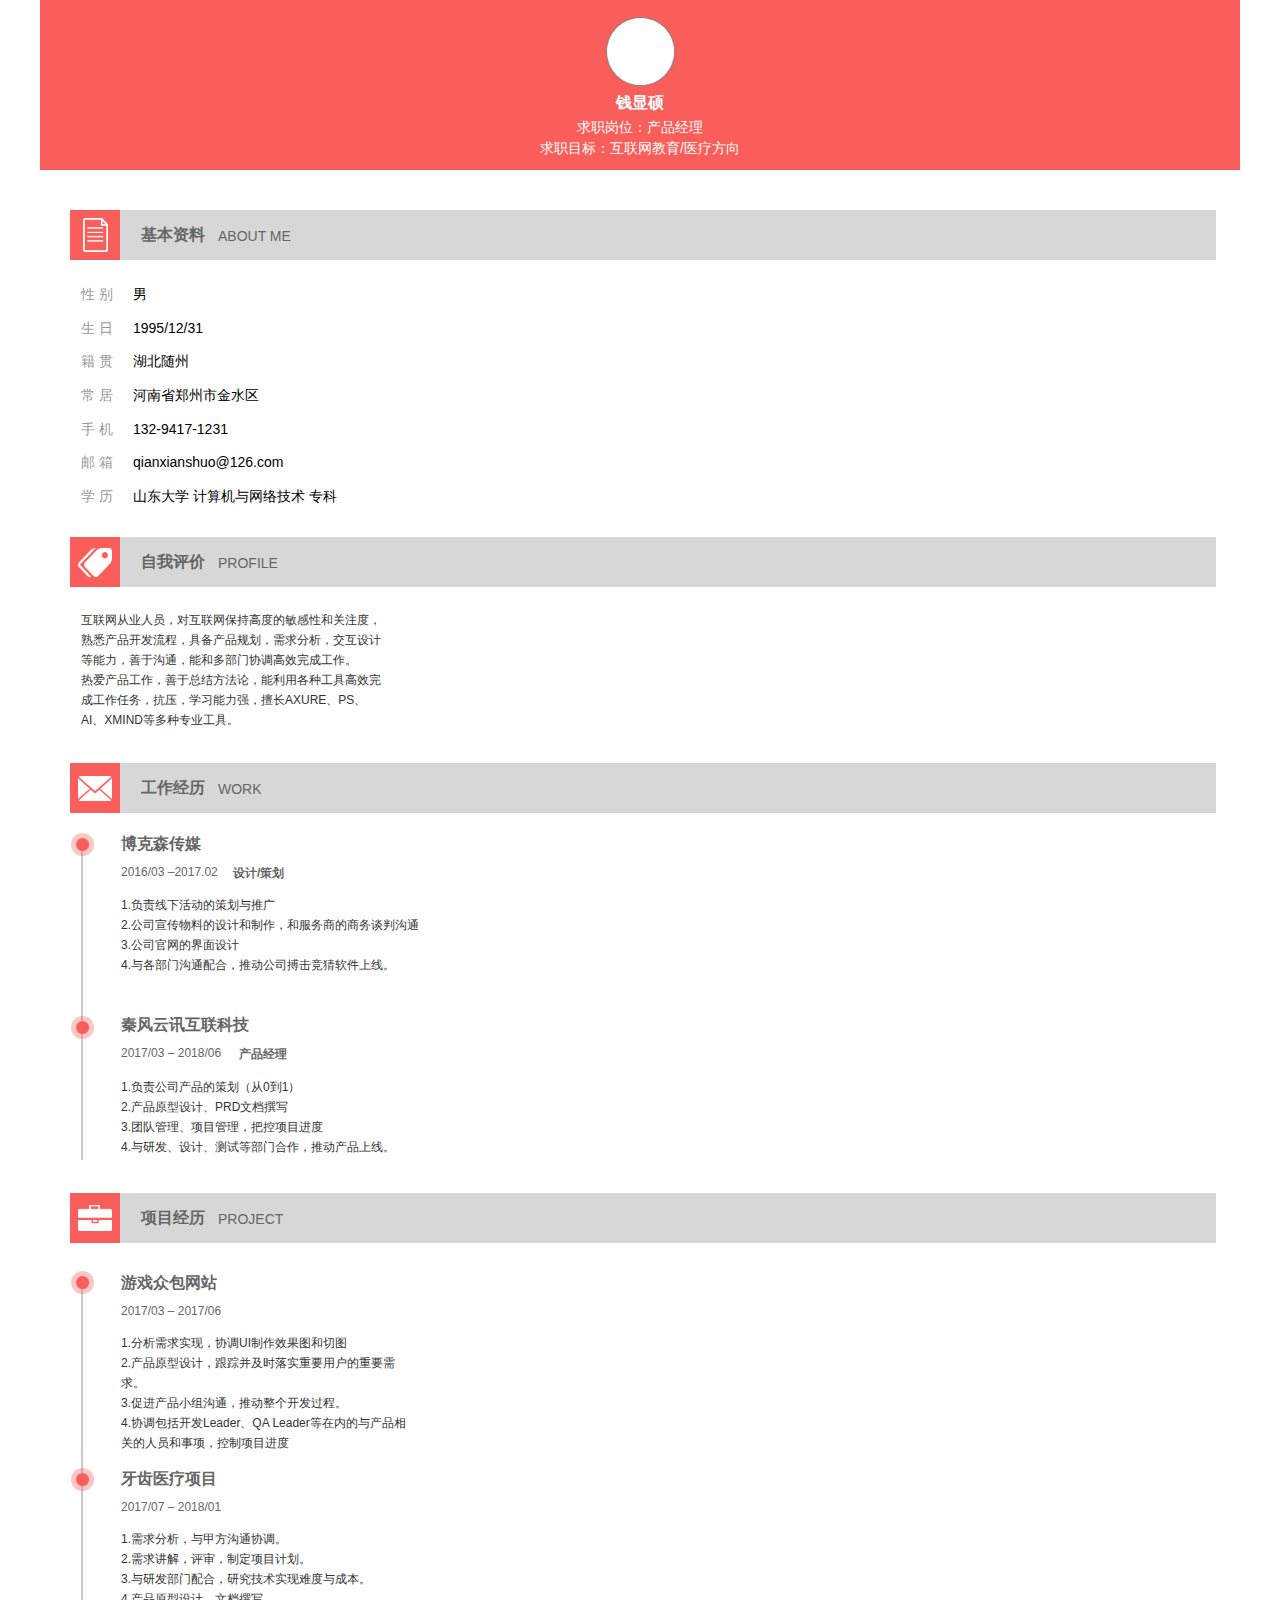
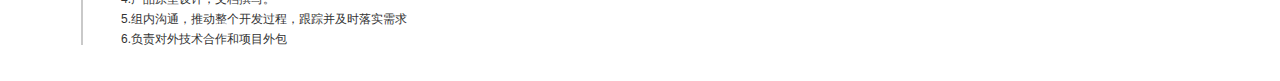
==== commit cdbec858: "10.11" ====
--- a/project.html
+++ b/project.html
@@ -185,7 +185,7 @@
       </div>
 
       <!-- Unnamed (组合) -->
-      <div id="u36" class="ax_default" data-width="123" data-height="16">
+      <div id="u36" class="ax_default" data-width="179" data-height="16">
 
         <!-- Unnamed (矩形) -->
         <div id="u37" class="ax_default label">
@@ -201,7 +201,7 @@
           <div id="u39_div" class=""></div>
           <!-- Unnamed () -->
           <div id="u40" class="text">
-            <p><span>武汉武昌区</span></p>
+            <p><span>河南省郑州市金水区</span></p>
           </div>
         </div>
       </div>
@@ -322,7 +322,7 @@
         <div id="u66_div" class=""></div>
         <!-- Unnamed () -->
         <div id="u67" class="text">
-          <p><span>两年互联网从业人员，对互联网保持高度的敏感性和关注度，熟悉产品开发流程，具备产品规划，需求分析，交互设计等能力，善于沟通，能和多部门协调高效完成工作。</span></p><p><span>热爱产品工作，善于总结方法论，能利用各种工具高效完成工作任务，抗压，学习能力强，擅长AXURE、PS、AI、XMIND等多种专业工具。</span></p>
+          <p><span>互联网从业人员，对互联网保持高度的敏感性和关注度，熟悉产品开发流程，具备产品规划，需求分析，交互设计等能力，善于沟通，能和多部门协调高效完成工作。</span></p><p><span>热爱产品工作，善于总结方法论，能利用各种工具高效完成工作任务，抗压，学习能力强，擅长AXURE、PS、AI、XMIND等多种专业工具。</span></p>
         </div>
       </div>
 
@@ -466,7 +466,7 @@
         <div id="u98_div" class=""></div>
         <!-- Unnamed () -->
         <div id="u99" class="text">
-          <p><span>2017/03 – 2018/01 </span></p>
+          <p><span>2017/03 – 2018/06 </span></p>
         </div>
       </div>
 
--- a/files/project/styles.css
+++ b/files/project/styles.css
@@ -623,7 +623,7 @@
   position:absolute;
   left:0px;
   top:0px;
-  width:71px;
+  width:127px;
   height:16px;
   background:inherit;
   background-color:rgba(255, 255, 255, 0);
@@ -639,7 +639,7 @@
   position:absolute;
   left:93px;
   top:387px;
-  width:71px;
+  width:127px;
   height:16px;
   color:#000000;
 }
@@ -648,7 +648,7 @@
   position:absolute;
   left:0px;
   top:0px;
-  width:71px;
+  width:127px;
   white-space:nowrap;
 }
 #u41 {
@@ -2591,7 +2591,7 @@
   position:absolute;
   left:0px;
   top:0px;
-  width:71px;
+  width:127px;
   height:16px;
   background:inherit;
   background-color:rgba(255, 255, 255, 0);
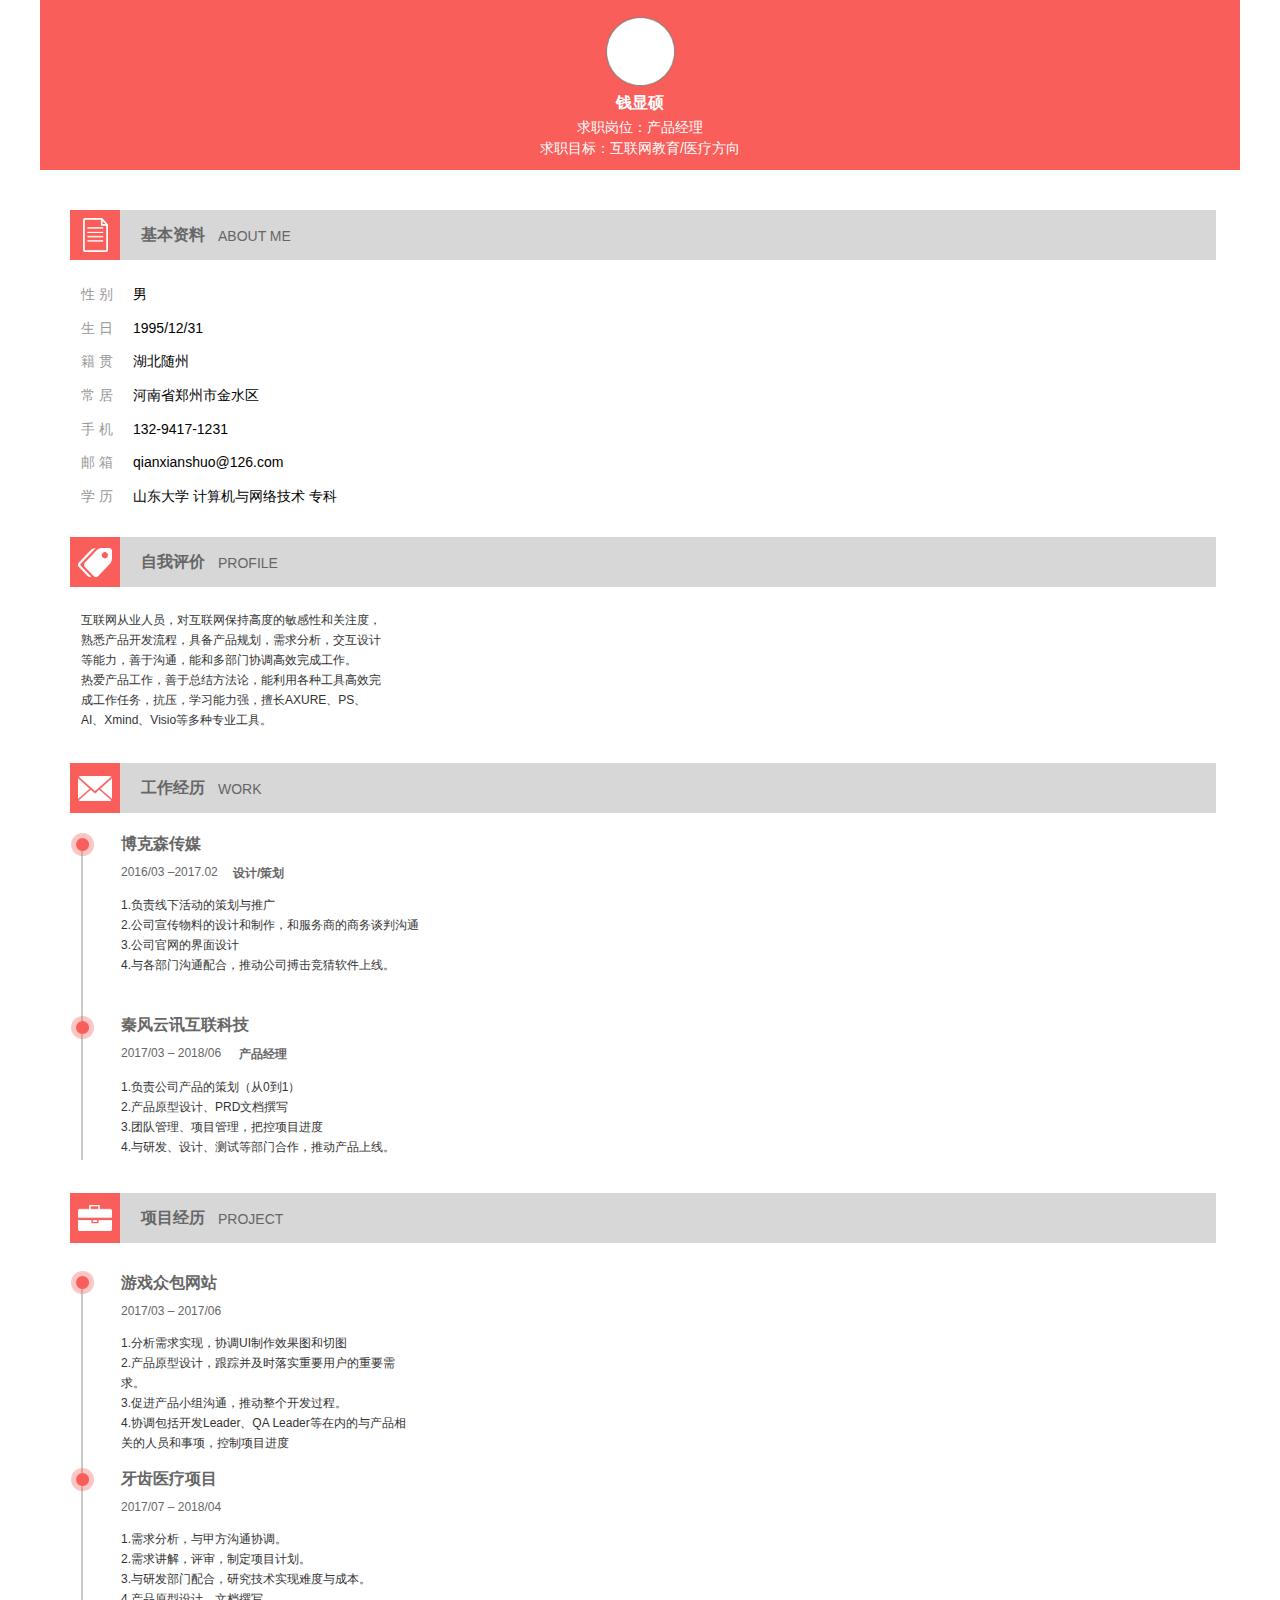
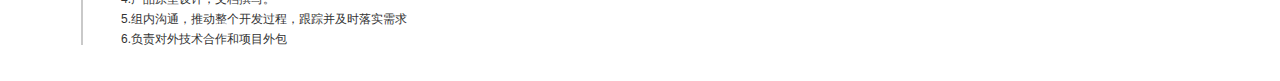
==== commit 53687afc: "10.11.se2" ====
--- a/project.html
+++ b/project.html
@@ -322,7 +322,7 @@
         <div id="u66_div" class=""></div>
         <!-- Unnamed () -->
         <div id="u67" class="text">
-          <p><span>互联网从业人员，对互联网保持高度的敏感性和关注度，熟悉产品开发流程，具备产品规划，需求分析，交互设计等能力，善于沟通，能和多部门协调高效完成工作。</span></p><p><span>热爱产品工作，善于总结方法论，能利用各种工具高效完成工作任务，抗压，学习能力强，擅长AXURE、PS、AI、XMIND等多种专业工具。</span></p>
+          <p><span>互联网从业人员，对互联网保持高度的敏感性和关注度，熟悉产品开发流程，具备产品规划，需求分析，交互设计等能力，善于沟通，能和多部门协调高效完成工作。</span></p><p><span>热爱产品工作，善于总结方法论，能利用各种工具高效完成工作任务，抗压，学习能力强，擅长AXURE、PS、AI、Xmind、Visio等多种专业工具。</span></p>
         </div>
       </div>
 
@@ -610,7 +610,7 @@
         <div id="u130_div" class=""></div>
         <!-- Unnamed () -->
         <div id="u131" class="text">
-          <p><span>2017/07 – 2018/01</span></p>
+          <p><span>2017/07 – 2018/04</span></p>
         </div>
       </div>
 
--- a/files/project/styles.css
+++ b/files/project/styles.css
@@ -2163,7 +2163,7 @@
   left:0px;
   top:0px;
   width:104px;
-  white-space:nowrap;
+  word-wrap:break-word;
 }
 #u132_div {
   border-width:0px;
